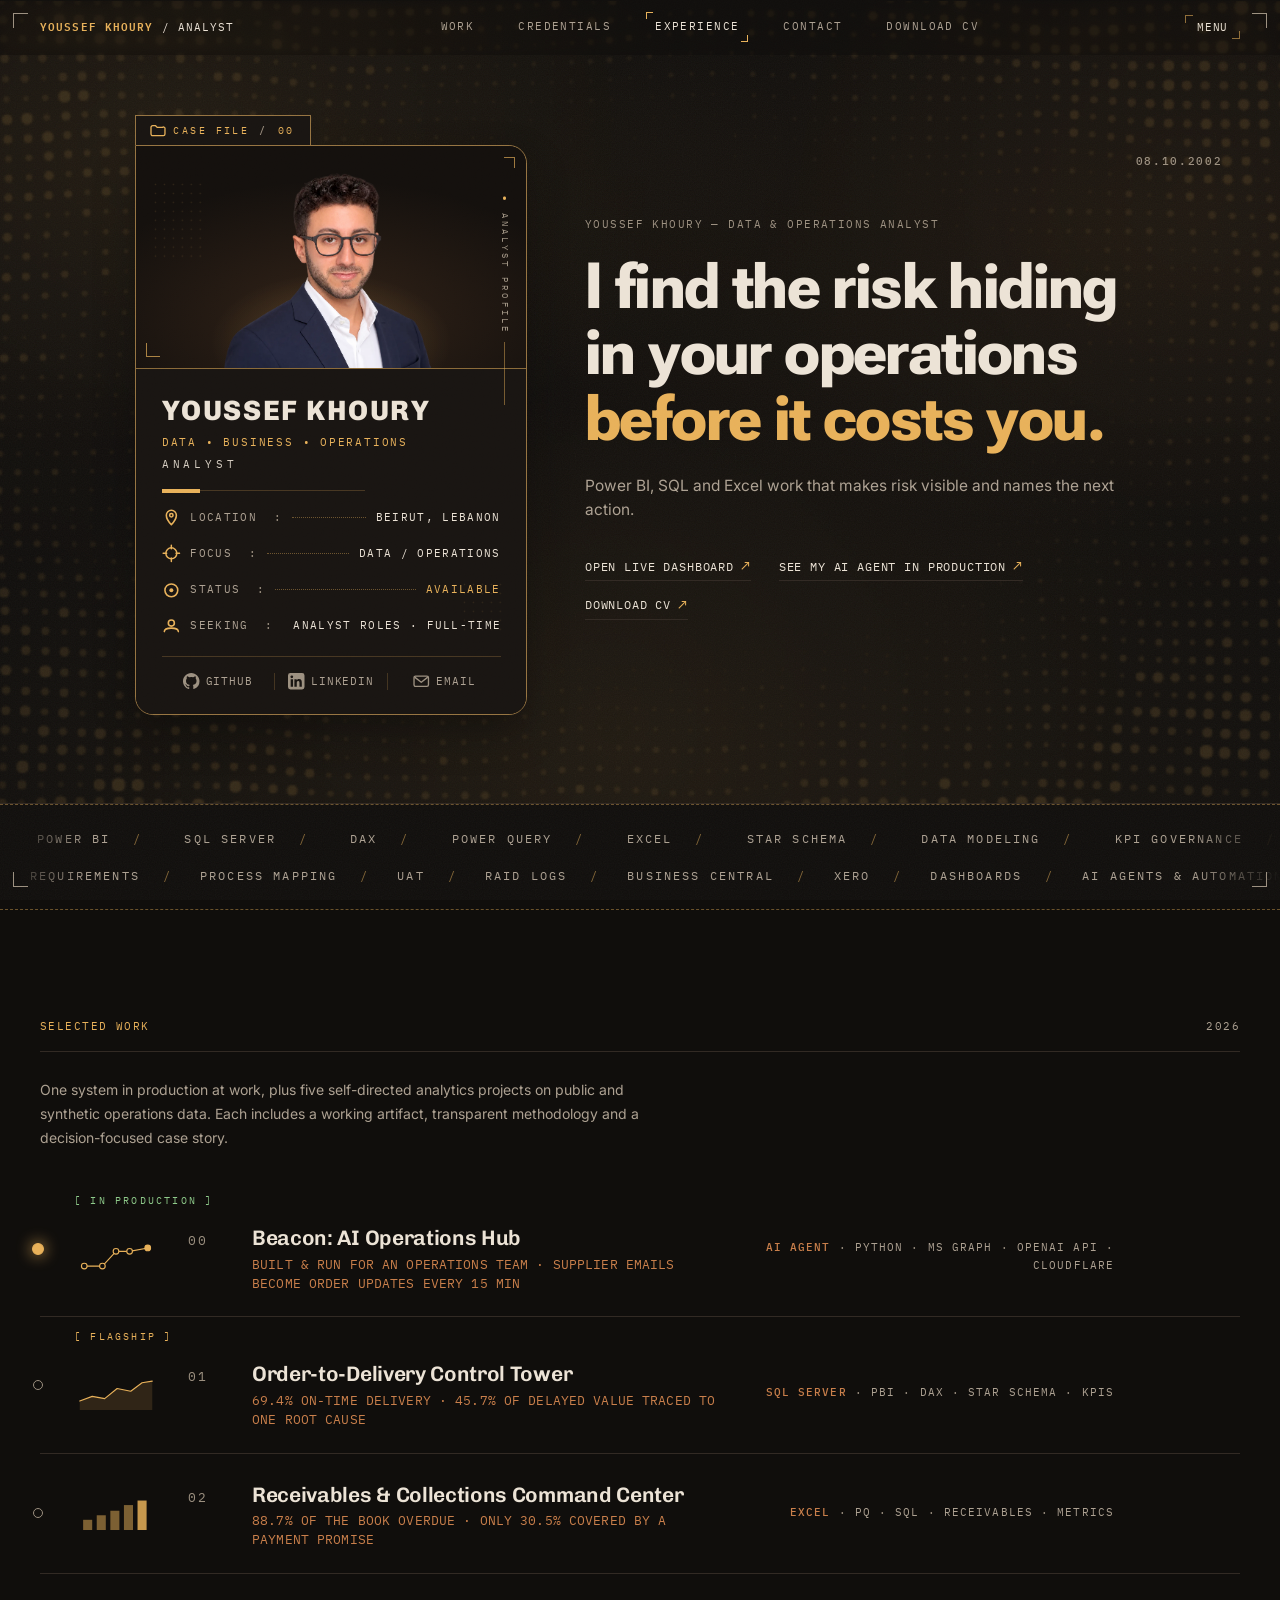
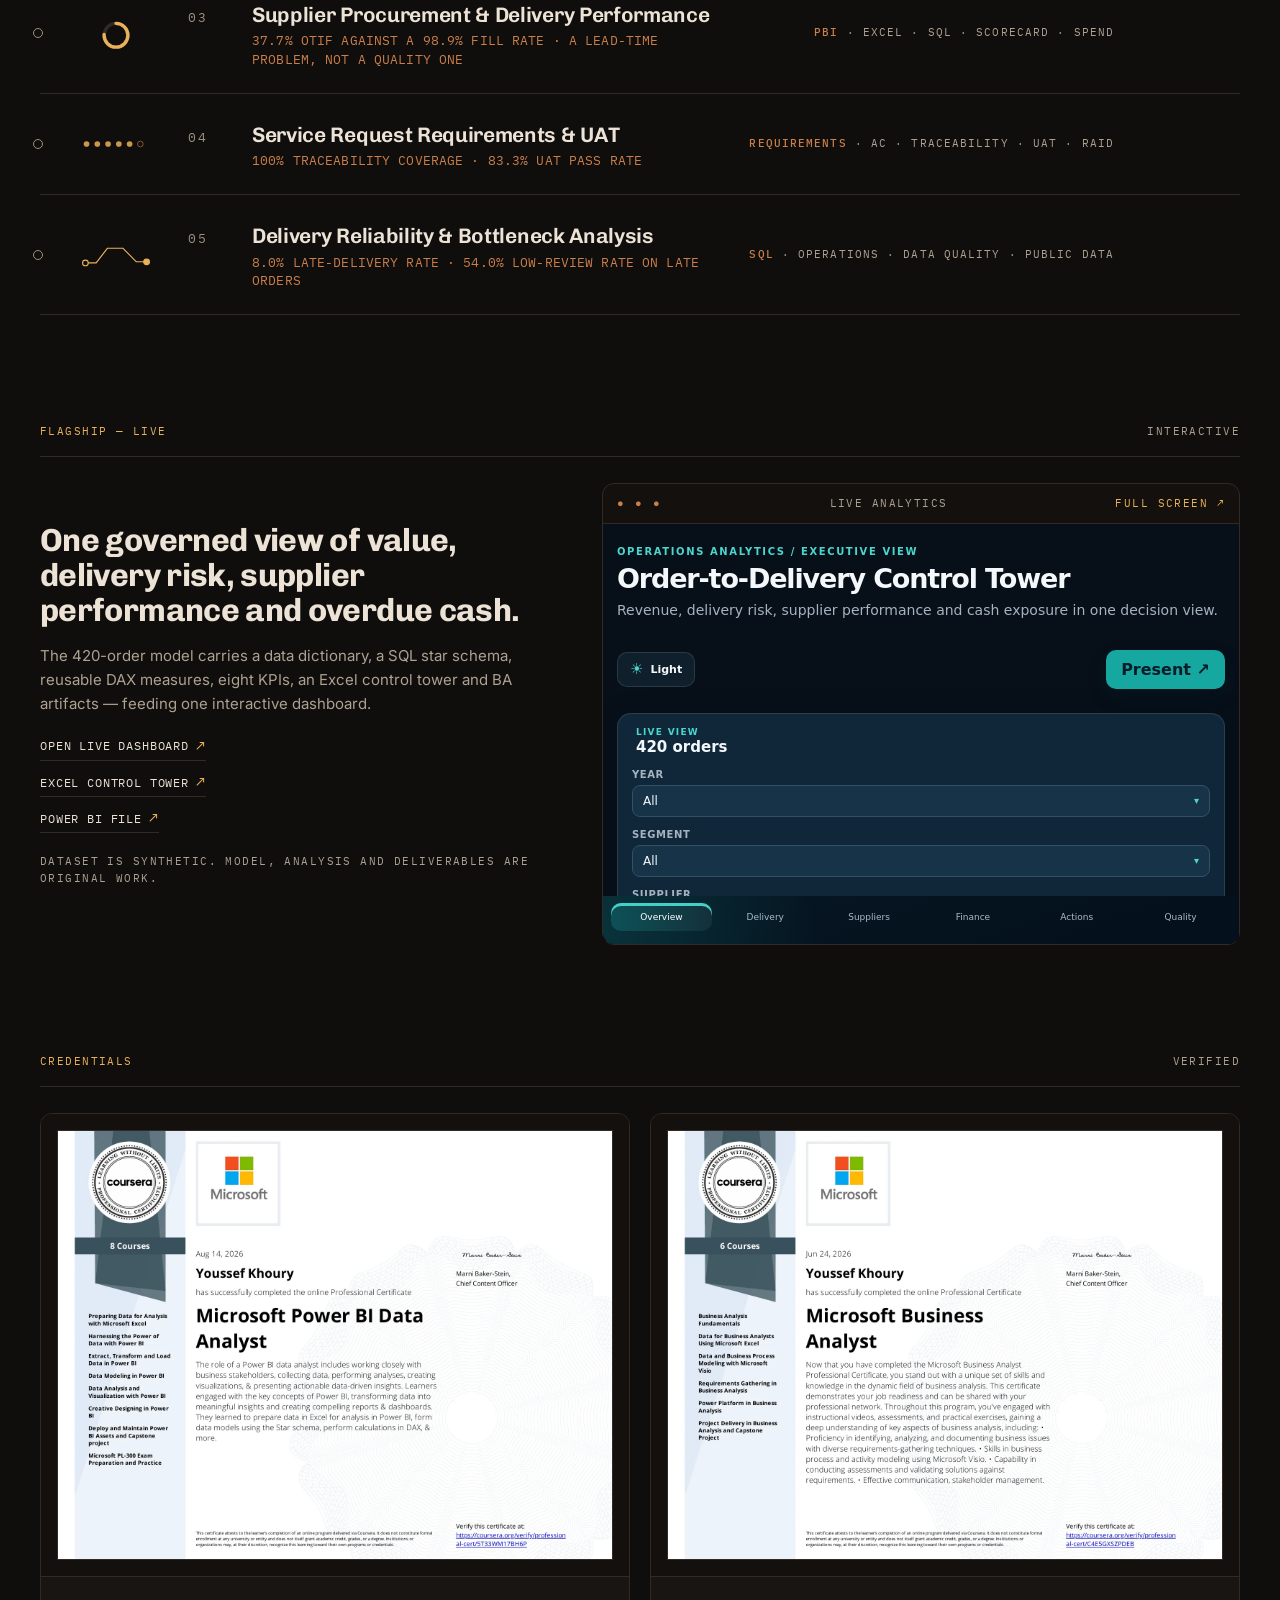
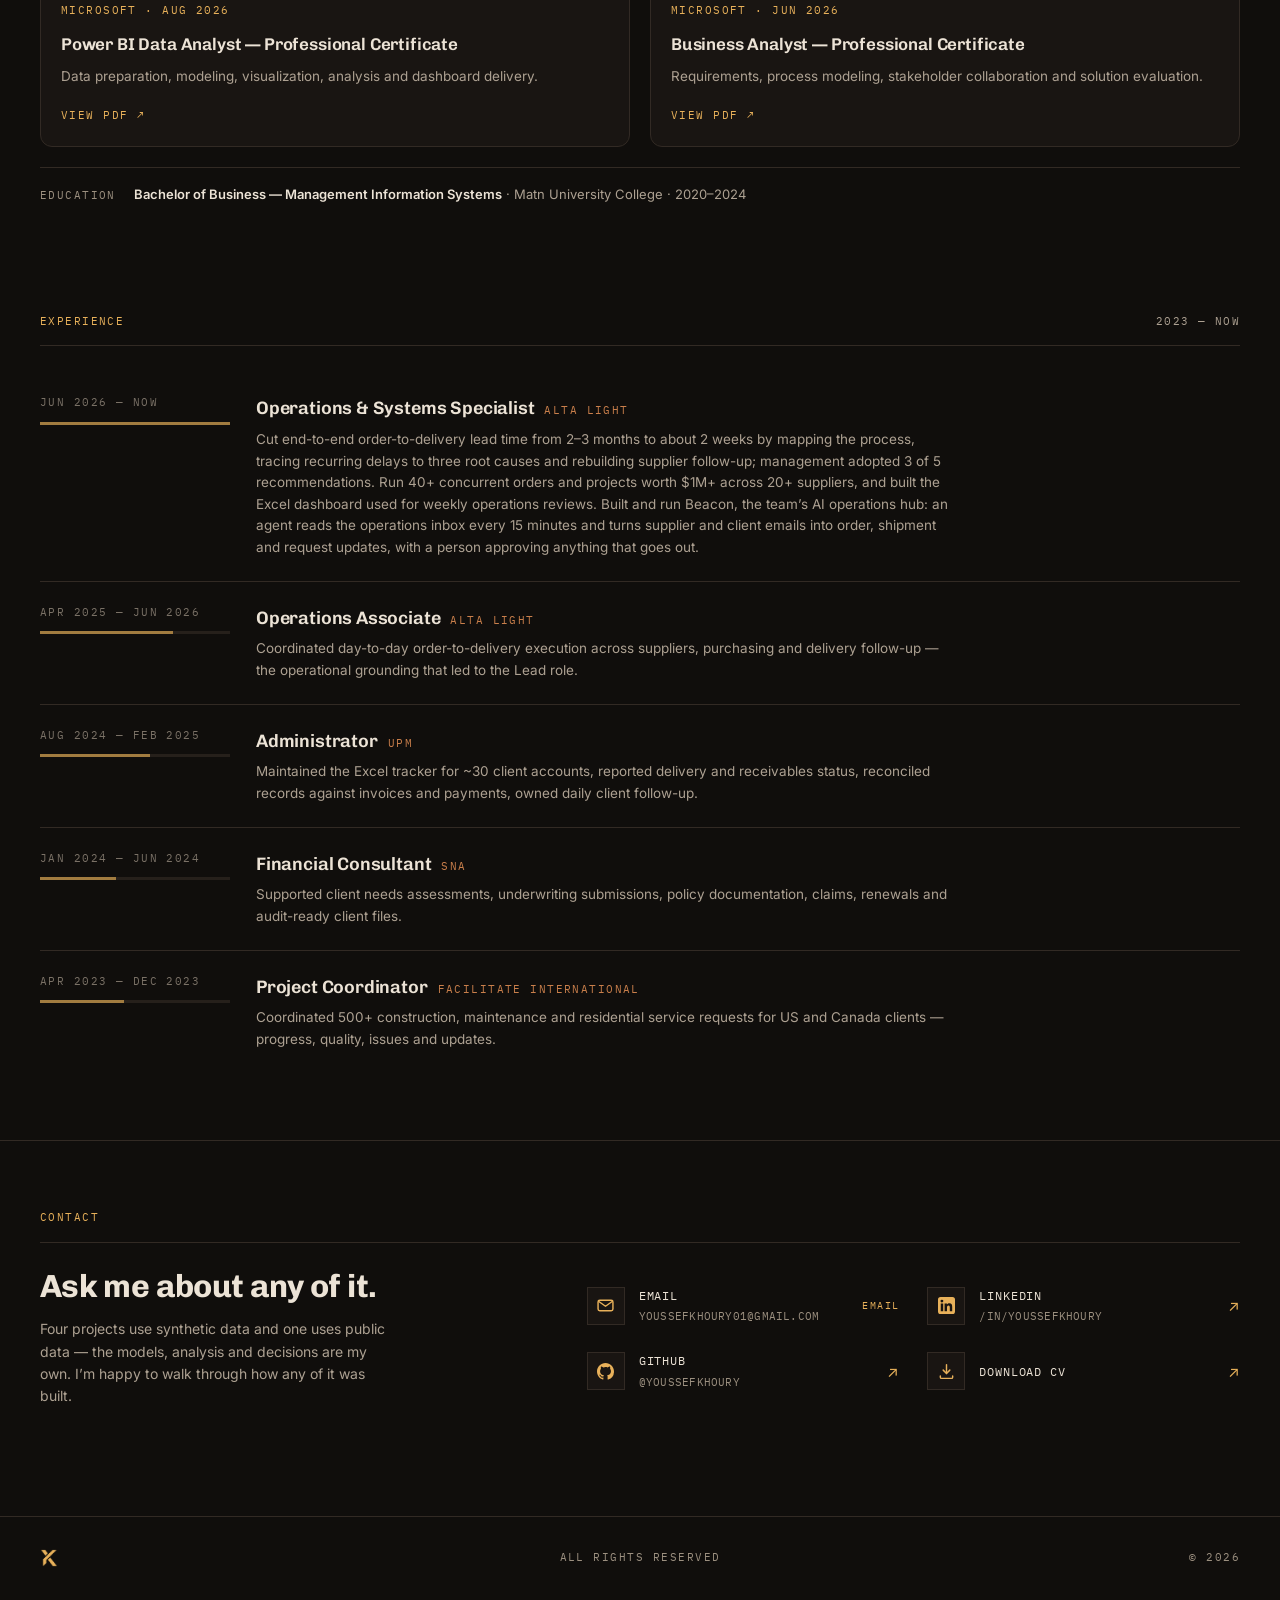
==== index.html @ 2f5b751f "Beacon: delivery sheets, stock, new guardrails and tested-on-real-mail result" ====
<!doctype html>
<html lang="en">
  <head>
    <meta charset="UTF-8" />
    <meta name="viewport" content="width=device-width, initial-scale=1.0" />
    <meta name="theme-color" content="#100E0C" />
    <meta name="author" content="Youssef Khoury" />
    <meta name="description" content="Youssef Khoury — Data, Business & Operations Analyst. I find the risk hiding in your operations before it costs you: Power BI, SQL and Excel work that makes risk visible and names the next action." />
    <meta property="og:title" content="Youssef Khoury — Data, Business & Operations Analyst" />
    <meta property="og:description" content="I find the risk hiding in your operations before it costs you — Power BI, SQL and Excel work that makes risk visible and names the next action." />
    <meta property="og:type" content="website" />
    <meta property="og:url" content="https://youssefkhoury.me/" />
    <meta property="og:image" content="https://youssefkhoury.me/assets/og-v2.png" />
    <meta name="twitter:card" content="summary_large_image" />
    <meta name="twitter:title" content="Youssef Khoury — Data, Business & Operations Analyst" />
    <meta name="twitter:description" content="I find the risk hiding in your operations before it costs you — Power BI, SQL and Excel work that makes risk visible." />
    <meta name="twitter:image" content="https://youssefkhoury.me/assets/og-v2.png" />
    <link rel="canonical" href="https://youssefkhoury.me/" />
    <link rel="icon" type="image/png" sizes="32x32" href="assets/favicon-32.png?v=3" />
    <link rel="apple-touch-icon" href="assets/apple-touch-icon.png?v=3" />
    <title>Youssef Khoury</title>
    <link rel="preconnect" href="https://fonts.googleapis.com" />
    <link rel="preconnect" href="https://fonts.gstatic.com" crossorigin />
    <link rel="stylesheet" href="https://fonts.googleapis.com/css2?family=Chivo:wght@400..900&family=IBM+Plex+Mono:wght@400;500;600&family=Inter:wght@400;500&family=Roboto+Flex:wdth,wght@60..150,100..900&display=swap" />
    <link rel="stylesheet" href="styles.css?v=20260924b1" />
    <script src="script.js?v=20260924v6" defer></script>
    <script defer src="https://cloud.umami.is/script.js" data-website-id="98d1a2bc-2c8e-4650-aa3e-07665e87773f"></script>
    <script type="application/ld+json">
      {"@context":"https://schema.org","@type":"Person","name":"Youssef Khoury","jobTitle":"Data, Business and Operations Analyst","email":"mailto:youssefkhoury01@gmail.com","alumniOf":{"@type":"CollegeOrUniversity","name":"Matn University College"},"sameAs":["https://github.com/YoussefKhoury","https://www.linkedin.com/in/youssefkhoury/"]}
    </script>
  </head>
  <body>
    <a class="skip-link" href="#work">Skip to content</a>
    <div class="scroll-progress" aria-hidden="true"></div>
    <div class="grain" aria-hidden="true"></div>
    <span class="frame tl" aria-hidden="true"></span><span class="frame tr" aria-hidden="true"></span>
    <span class="frame bl" aria-hidden="true"></span><span class="frame br" aria-hidden="true"></span>

    <header class="topbar" data-header>
      <div class="shell">
        <a class="id mono" href="#home"><b>Youssef Khoury</b> / Analyst</a>
        <nav class="mono topnav">
          <a href="#work">Work</a><a href="#credentials">Credentials</a><a href="#experience">Experience</a>
          <a href="#contact">Contact</a><a href="downloads/Youssef-Khoury-CV.pdf" download>Download CV</a>
        </nav>
        <button class="index-btn mono" type="button" aria-expanded="false" aria-controls="overlay">
          <span>Menu</span>
        </button>
      </div>
    </header>

    <nav class="secnav mono" aria-label="Jump to section" aria-hidden="true">
      <a href="#work">Work</a>
      <a href="#flagship">Flagship</a>
      <a href="#credentials">Credentials</a>
      <a href="#experience">Experience</a>
      <a href="#contact">Contact</a>
    </nav>

    <div class="overlay" id="overlay" role="dialog" aria-modal="true" aria-label="Site menu" aria-hidden="true">
      <div class="ov-inner">
        <nav class="ov-nav">
          <a href="#home"><i class="mono">00</i><span>Home</span></a>
          <a href="#work"><i class="mono">01</i><span>Selected work</span></a>
          <a href="#flagship"><i class="mono">02</i><span>Flagship</span></a>
          <a href="#credentials"><i class="mono">03</i><span>Credentials</span></a>
          <a href="#experience"><i class="mono">04</i><span>Experience</span></a>
          <a href="#contact"><i class="mono">05</i><span>Contact</span></a>
          <a href="downloads/Youssef-Khoury-CV.pdf" download><i class="mono">06</i><span>Download CV &#8599;</span></a>
        </nav>
        <div class="ov-side mono">
          <div><span>Location</span><b>Beirut, Lebanon</b></div>
          <div><span>Time zone</span><b>Asia/Beirut &#183; GMT+3</b></div>
          <div><span>Local time</span><b data-clock>--:--:--</b></div>
          <div><span>Status</span><b>Open to analyst roles &middot; Full-time</b></div>
          <div class="ov-social">
            <a href="https://github.com/YoussefKhoury" target="_blank" rel="noreferrer"><span class="ar">&#8599;</span>GitHub</a>
            <a href="https://www.linkedin.com/in/youssefkhoury/" target="_blank" rel="noreferrer"><span class="ar">&#8599;</span>LinkedIn</a>
            <a href="mailto:youssefkhoury01@gmail.com" data-copy-email><span class="ar">&#8599;</span>Email</a>
          </div>
          <p class="ov-stamp">V2.0 &#8212; 2026.08</p>
        </div>
      </div>
    </div>

    <main>
        <section class="hero" id="home">
          <canvas id="herofog" aria-hidden="true"></canvas>
          <span class="birthdate" aria-hidden="true">08.10.2002</span>
          <div class="shell hero-grid">
          <aside class="idcard reveal">
            <span class="dsr-frame" aria-hidden="true"></span>
            <span class="dsr-tab mono" aria-hidden="true">
              <svg viewBox="0 0 16 12" width="16" height="12" fill="none" stroke="currentColor" stroke-width="1.3" stroke-linejoin="round">
                <path d="M1 2.6A1.6 1.6 0 0 1 2.6 1h3l1.6 1.7h5.2A1.6 1.6 0 0 1 15 4.3v5.1A1.6 1.6 0 0 1 13.4 11H2.6A1.6 1.6 0 0 1 1 9.4z" />
              </svg>
              <span class="dsr-tab-copy">Case&nbsp;file&nbsp;<b>/</b>&nbsp;00</span>
            </span>
            <span class="dsr-side mono" aria-hidden="true">Analyst Profile</span>
            <div class="casecard">
              <span class="dsr-dots dsr-dots-a" aria-hidden="true"></span>
              <span class="dsr-dots dsr-dots-b" aria-hidden="true"></span>
              <span class="dsr-seam" aria-hidden="true"></span>

              <div class="dsr-photo">
                <img src="assets/youssef-khoury-portrait.webp" width="1240" height="1283"
                  alt="Youssef Khoury" fetchpriority="high" draggable="false" />
              </div>

              <div class="dsr-body">
                <p class="dsr-name">Youssef Khoury</p>
                <p class="dsr-role mono">Data &bull; Business &bull; Operations</p>
                <p class="dsr-role2 mono">Analyst</p>

                <span class="dsr-rule" aria-hidden="true"></span>

                <dl class="dsr-meta mono">
                  <div>
                    <span class="dsr-ic" aria-hidden="true">
                      <svg viewBox="0 0 16 16" fill="none" stroke="currentColor" stroke-width="1.35" stroke-linecap="round" stroke-linejoin="round"><path d="M8 14.2s4.3-4.25 4.3-8A4.3 4.3 0 1 0 3.7 6.2c0 3.75 4.3 8 4.3 8Z"/><circle cx="8" cy="6.2" r="1.45"/></svg>
                    </span>
                    <dt>Location</dt>
                    <span class="dsr-led" aria-hidden="true"></span>
                    <dd>Beirut, Lebanon</dd>
                  </div>
                  <div>
                    <span class="dsr-ic" aria-hidden="true">
                      <svg viewBox="0 0 16 16" fill="none" stroke="currentColor" stroke-width="1.25" stroke-linecap="round"><circle cx="8" cy="8" r="4.7"/><path d="M8 1v3M8 12v3M1 8h3M12 8h3"/></svg>
                    </span>
                    <dt>Focus</dt>
                    <span class="dsr-led" aria-hidden="true"></span>
                    <dd>Data / Operations</dd>
                  </div>
                  <div>
                    <span class="dsr-ic" aria-hidden="true">
                      <svg viewBox="0 0 16 16" fill="none" stroke="currentColor" stroke-width="1.35"><circle cx="8" cy="8" r="5.5"/><circle cx="8" cy="8" r="1.7" fill="currentColor" stroke="none"/></svg>
                    </span>
                    <dt>Status</dt>
                    <span class="dsr-led" aria-hidden="true"></span>
                    <dd class="ok">Available</dd>
                  </div>
                  <div>
                    <span class="dsr-ic" aria-hidden="true">
                      <svg viewBox="0 0 16 16" fill="none" stroke="currentColor" stroke-width="1.35" stroke-linecap="round" stroke-linejoin="round"><path d="M2 12.5c0-1.9 2.7-3 6-3s6 1.1 6 3"/><circle cx="8" cy="5.2" r="2.6"/></svg>
                    </span>
                    <dt>Seeking</dt>
                    <span class="dsr-led" aria-hidden="true"></span>
                    <dd>Analyst roles &middot; Full-time</dd>
                  </div>
                </dl>

                <div class="dsr-links mono">
                  <a href="https://github.com/YoussefKhoury" target="_blank" rel="noreferrer">
                    <svg viewBox="0 0 16 16" width="12" height="12" fill="currentColor" aria-hidden="true"><path d="M8 0C3.58 0 0 3.58 0 8c0 3.54 2.29 6.53 5.47 7.59.4.07.55-.17.55-.38 0-.19-.01-.82-.01-1.49-2.01.37-2.53-.49-2.69-.94-.09-.23-.48-.94-.82-1.13-.28-.15-.68-.53-.01-.54.63-.01 1.08.58 1.23.82.72 1.21 1.87.87 2.33.66.07-.52.28-.87.51-1.07-1.78-.2-3.64-.89-3.64-3.95 0-.87.31-1.59.82-2.15-.08-.2-.36-1.02.08-2.13 0 0 .67-.21 2.2.82a7.6 7.6 0 0 1 4 0c1.53-1.03 2.2-.82 2.2-.82.44 1.11.16 1.93.08 2.13.51.56.82 1.27.82 2.15 0 3.07-1.87 3.75-3.65 3.95.29.25.54.73.54 1.48 0 1.07-.01 1.93-.01 2.2 0 .21.15.46.55.38A8.01 8.01 0 0 0 16 8c0-4.42-3.58-8-8-8z" /></svg>
                    <span>GitHub</span>
                  </a>
                  <a href="https://www.linkedin.com/in/youssefkhoury/" target="_blank" rel="noreferrer">
                    <svg viewBox="0 0 16 16" width="12" height="12" fill="currentColor" aria-hidden="true"><path d="M13.6 0H2.4A2.4 2.4 0 0 0 0 2.4v11.2A2.4 2.4 0 0 0 2.4 16h11.2a2.4 2.4 0 0 0 2.4-2.4V2.4A2.4 2.4 0 0 0 13.6 0zM4.9 13.4H2.6V6h2.3zM3.7 5A1.34 1.34 0 1 1 3.7 2.32 1.34 1.34 0 0 1 3.7 5zm9.7 8.4h-2.3V9.8c0-.86-.02-1.97-1.2-1.97-1.2 0-1.39.94-1.39 1.91v3.66H6.2V6h2.21v1.01h.03c.31-.58 1.06-1.2 2.18-1.2 2.33 0 2.76 1.54 2.76 3.54z" /></svg>
                    <span>LinkedIn</span>
                  </a>
                  <a href="mailto:youssefkhoury01@gmail.com" data-copy-email>
                    <svg viewBox="0 0 16 16" width="12" height="12" fill="none" stroke="currentColor" stroke-width="1.3" stroke-linejoin="round" aria-hidden="true"><rect x="1" y="3" width="14" height="10" rx="1.5" /><path d="M1.6 4 8 9l6.4-5" /></svg>
                    <span>Email</span>
                  </a>
                </div>
              </div>
            </div>
          </aside>
          <div class="hero-copy">
            <span class="hero-avatar reveal">
              <img src="assets/youssef-khoury-portrait.webp" width="1240" height="1283"
                alt="Youssef Khoury" draggable="false" />
            </span>
            <p class="mono eyebrow reveal">Youssef Khoury &#8212; Data &amp; Operations Analyst</p>
            <h1 class="reveal">I find the risk hiding in your operations <em>before it costs you.</em></h1>
            <p class="lead reveal">
              Power BI, SQL and Excel work that makes risk visible and names the next action.
            </p>
            <div class="actions reveal">
              <a href="dashboard/"><span class="ar">&#8599;</span>Open live dashboard</a>
              <a href="beacon/"><span class="ar">&#8599;</span>See my AI agent in production</a>
              <a href="downloads/Youssef-Khoury-CV.pdf" download><span class="ar">&#8599;</span>Download CV</a>
            </div>
            <p class="stackline mono reveal">Power BI · SQL Server · Excel · Power Query · DAX · Business Central · Xero</p>
          </div>
        </div>
      </section>

      <section class="skillstrip" aria-label="Tools and methods I work with">
        <div class="marquee">
          <ul class="mq-track" aria-hidden="true">
            <li>Power BI</li><li>SQL Server</li><li>DAX</li><li>Power Query</li>
            <li>Excel</li><li>Star schema</li><li>Data modeling</li><li>KPI governance</li>
          </ul>
          <ul class="mq-track" aria-hidden="true">
            <li>Power BI</li><li>SQL Server</li><li>DAX</li><li>Power Query</li>
            <li>Excel</li><li>Star schema</li><li>Data modeling</li><li>KPI governance</li>
          </ul>
        </div>
        <div class="marquee rev">
          <ul class="mq-track" aria-hidden="true">
            <li>Requirements</li><li>Process mapping</li><li>UAT</li><li>RAID logs</li>
            <li>Business Central</li><li>Xero</li><li>Dashboards</li><li>AI agents &amp; automation</li>
          </ul>
          <ul class="mq-track" aria-hidden="true">
            <li>Requirements</li><li>Process mapping</li><li>UAT</li><li>RAID logs</li>
            <li>Business Central</li><li>Xero</li><li>Dashboards</li><li>AI agents &amp; automation</li>
          </ul>
        </div>
        <p class="sr-only">Power BI, SQL Server, DAX, Power Query, Excel, star schema and data modeling, KPI governance, requirements, process mapping, UAT, RAID logs, Business Central, Xero, dashboards, and AI agents and automation.</p>
      </section>

      <section class="section" id="work">
        <div class="shell">
          <div class="work-rail" aria-hidden="true"><span></span></div>
          <div class="sec-head mono reveal"><h2 class="sk">Selected work</h2><span>2026</span></div>
          <p class="work-intro reveal">One system in production at work, plus five self-directed analytics projects on public
            and synthetic operations data. Each includes a working artifact, transparent methodology and a decision-focused case story.</p>

          <div class="cases">
          <div class="case-item live reveal">
            <button class="row" type="button" aria-expanded="false" aria-controls="case-00">
              <span class="node" aria-hidden="true"></span>
              <span class="spark route" aria-hidden="true">
                <svg viewBox="0 0 128 60"><polyline points="8,46 40,46 64,20 88,20 120,14"></polyline><circle cx="8" cy="46" r="5"></circle><circle cx="40" cy="46" r="5"></circle><circle cx="64" cy="20" r="5"></circle><circle cx="88" cy="20" r="5"></circle><circle class="destination" cx="120" cy="14" r="5"></circle></svg>
              </span>
              <span class="row-body">
                <span class="idx mono">00</span>
                <h3>Beacon: AI Operations Hub</h3>
                <span class="row-stat mono">Built &amp; run for an operations team &middot; supplier emails become order updates every 15 min</span>
                <span class="tags mono"><b class="t">AI agent</b><span class="t">Python</span><span class="t">MS Graph</span><span class="t">OpenAI API</span><span class="t">Cloudflare</span></span>
              </span>
              <span class="go" aria-hidden="true"><b>Open</b><span class="chev">+</span></span>
            </button>
            <div class="case" id="case-00" role="region" aria-label="Beacon AI operations hub — case detail">
              <div class="case-inner">
                <p class="case-dek">An AI mail agent, a team web app and a 400k+ code price search, running on real operations mail since September 2026.</p>
                <p class="outcome"><span class="mono">Output</span> order status, requests and follow-ups on one board, with a person approving anything that leaves the company.</p>
                <div class="case-tabs mono" role="tablist" aria-label="Beacon — case sections">
                  <button type="button" role="tab" id="c0t1" aria-controls="c0p1" aria-selected="true" class="ct-tab on">Situation</button>
                  <button type="button" role="tab" id="c0t2" aria-controls="c0p2" aria-selected="false" tabindex="-1" class="ct-tab">Built</button>
                  <button type="button" role="tab" id="c0t3" aria-controls="c0p3" aria-selected="false" tabindex="-1" class="ct-tab">Guardrails</button>
                </div>
                <div class="ct-panels">
                  <div class="ct-panel on" role="tabpanel" id="c0p1" aria-labelledby="c0t1">40+ live orders and 20+ suppliers, with status buried in email threads, prices in dozens of spreadsheets and follow-ups in people's heads.</div>
                  <div class="ct-panel" role="tabpanel" id="c0p2" aria-labelledby="c0t2">A Python agent reads the operations inbox every 15 minutes, a language model turns each email into structured updates, and a cloud API applies them to one team hub: requests, projects, a shipments board, stock, delivery sheets, price lookup and draft Xero invoices.</div>
                  <div class="ct-panel" role="tabpanel" id="c0p3" aria-labelledby="c0t3">It can't send email, never guesses prices or dates, and fills exact codes only. A second AI check must agree before an order update is saved, every change can be undone in one click, and anything that could reach a client waits for review.</div>
                </div>
                <p class="case-links mono">
                  <a href="beacon/"><span class="ar">&#8599;</span>Case study + interactive demo</a>
                </p>
              </div>
            </div>
          </div>
          <div class="case-item flagship reveal">
            <button class="row" type="button" aria-expanded="false" aria-controls="case-01">
              <span class="node" aria-hidden="true"></span>
              <span class="spark" aria-hidden="true">
                <svg viewBox="0 0 128 60"><polygon points="0,60 0,44 22,36 44,40 66,22 90,27 110,12 128,9 128,60"></polygon><polyline points="0,44 22,36 44,40 66,22 90,27 110,12 128,9"></polyline></svg>
              </span>
              <span class="row-body">
                <span class="idx mono">01</span>
                <h3>Order-to-Delivery Control Tower</h3>
                <span class="row-stat mono">69.4% on-time delivery &middot; 45.7% of delayed value traced to one root cause</span>
                <span class="tags mono"><b class="t">SQL Server</b><span class="t">PBI</span><span class="t">DAX</span><span class="t">Star schema</span><span class="t">KPIs</span></span>
              </span>
              <span class="go" aria-hidden="true"><b>Open</b><span class="chev">+</span></span>
            </button>
            <div class="case" id="case-01" role="region" aria-label="Order-to-Delivery Control Tower — case detail">
              <div class="case-inner">
                <p class="case-dek">420-order model, data dictionary, star schema, 8 governed KPIs and a live interactive dashboard.</p>
                <p class="outcome"><span class="mono">Output</span> delivery-risk, supplier and overdue-cash exposure in one weekly view — every figure traceable to source.</p>
                <div class="case-tabs mono" role="tablist" aria-label="Order-to-Delivery Control Tower — case sections">
                  <button type="button" role="tab" id="c1t1" aria-controls="c1p1" aria-selected="true" class="ct-tab on">Situation</button>
                  <button type="button" role="tab" id="c1t2" aria-controls="c1p2" aria-selected="false" tabindex="-1" class="ct-tab">Built</button>
                  <button type="button" role="tab" id="c1t3" aria-controls="c1p3" aria-selected="false" tabindex="-1" class="ct-tab">Showed</button>
                </div>
                <div class="ct-panels">
                  <div class="ct-panel on" role="tabpanel" id="c1p1" aria-labelledby="c1t1">420 orders across projects, suppliers, delivery milestones, invoices and payments — with no single view of where delivery or cash was at risk.</div>
                  <div class="ct-panel" role="tabpanel" id="c1p2" aria-labelledby="c1t2">A star schema and data dictionary, 8 governed KPIs, an Excel control tower, a Power BI report, and an interactive web dashboard with a transparent Urgent / High / Watch action queue.</div>
                  <div class="ct-panel" role="tabpanel" id="c1p3" aria-labelledby="c1t3">On-time delivery of 69.4%. Supplier lead time drove 45.7% of delayed order value ($1.24m) — the largest single root cause. $1.29m of receivables were overdue. 25 delayed orders had no recorded blocker, surfaced as a data-quality exception rather than a guess.</div>
                </div>
                <p class="case-links mono">
                  <a href="downloads/Order-to-Delivery-Control-Tower-Case-Study.pdf" target="_blank" rel="noreferrer"><span class="ar">&#8599;</span>Case study PDF</a>
                  <a href="downloads/Order-to-Delivery-Control-Tower.xlsx"><span class="ar">&#8599;</span>Excel workbook</a>
                  <a href="https://youssefkhoury.me/dashboard/" target="_blank" rel="noreferrer"><span class="ar">&#8599;</span>Live dashboard</a>
                </p>
              </div>
            </div>
          </div>

          <div class="case-item reveal">
            <button class="row" type="button" aria-expanded="false" aria-controls="case-02">
              <span class="node" aria-hidden="true"></span>
              <span class="spark bars" aria-hidden="true">
                <svg viewBox="0 0 128 60"><rect x="6" y="42" width="16" height="18"></rect><rect x="30" y="34" width="16" height="26"></rect><rect x="54" y="26" width="16" height="34"></rect><rect x="78" y="16" width="16" height="44"></rect><rect x="102" y="8" width="16" height="52"></rect></svg>
              </span>
              <span class="row-body">
                <span class="idx mono">02</span>
                <h3>Receivables &amp; Collections Command Center</h3>
                <span class="row-stat mono">88.7% of the book overdue &middot; only 30.5% covered by a payment promise</span>
                <span class="tags mono"><b class="t">Excel</b><span class="t">PQ</span><span class="t">SQL</span><span class="t">Receivables</span><span class="t">Metrics</span></span>
              </span>
              <span class="go" aria-hidden="true"><b>Open</b><span class="chev">+</span></span>
            </button>
            <div class="case" id="case-02" role="region" aria-label="Receivables &amp; Collections Command Center — case detail">
              <div class="case-inner">
                <p class="case-dek">360 invoices turned into aging, a DSO proxy, promise coverage and a cash-priority queue.</p>
                <p class="outcome"><span class="mono">Output</span> a ranked list of which invoices to chase first, by expected cash and customer risk.</p>
                <div class="case-tabs mono" role="tablist" aria-label="Receivables &amp; Collections Command Center — case sections">
                  <button type="button" role="tab" id="c2t1" aria-controls="c2p1" aria-selected="true" class="ct-tab on">Situation</button>
                  <button type="button" role="tab" id="c2t2" aria-controls="c2p2" aria-selected="false" tabindex="-1" class="ct-tab">Built</button>
                  <button type="button" role="tab" id="c2t3" aria-controls="c2p3" aria-selected="false" tabindex="-1" class="ct-tab">Showed</button>
                </div>
                <div class="ct-panels">
                  <div class="ct-panel on" role="tabpanel" id="c2p1" aria-labelledby="c2t1">360 invoices across 48 customers, with collections chasing by invoice age rather than by recoverable cash.</div>
                  <div class="ct-panel" role="tabpanel" id="c2p2" aria-labelledby="c2t2">A formula-driven Excel command center — aging, overdue exposure, a DSO proxy, promise coverage and a cash-priority queue — plus a customer risk summary, a governed metric dictionary and reusable SQL.</div>
                  <div class="ct-panel" role="tabpanel" id="c2p3" aria-labelledby="c2t3">88.7% of the $949k receivables book was already overdue, and $322k of that sat in the 90+ day bucket. Against a 55.7-day DSO proxy, open payment promises covered only 30.5% of overdue exposure — most of the cash at risk had no committed date behind it. Disputes, broken promises and aging risk are scored separately so the queue chases expected cash, not invoice age.</div>
                </div>
                <p class="case-links mono">
                  <a href="downloads/Youssef-Khoury-Receivables-Collections-Case-Study.pdf" target="_blank" rel="noreferrer"><span class="ar">&#8599;</span>Case study PDF</a>
                  <a href="downloads/Youssef-Khoury-Receivables-Collections-Command-Center.xlsx"><span class="ar">&#8599;</span>Excel workbook</a>
                </p>
              </div>
            </div>
          </div>

          <div class="case-item reveal">
            <button class="row" type="button" aria-expanded="false" aria-controls="case-03">
              <span class="node" aria-hidden="true"></span>
              <span class="spark gauge" aria-hidden="true">
                <svg viewBox="0 0 128 60"><circle class="track" cx="64" cy="34" r="21"></circle><circle class="val" cx="64" cy="34" r="21" pathLength="100"></circle></svg>
              </span>
              <span class="row-body">
                <span class="idx mono">03</span>
                <h3>Supplier Procurement &amp; Delivery Performance</h3>
                <span class="row-stat mono">37.7% OTIF against a 98.9% fill rate &middot; a lead-time problem, not a quality one</span>
                <span class="tags mono"><b class="t">PBI</b><span class="t">Excel</span><span class="t">SQL</span><span class="t">Scorecard</span><span class="t">Spend</span></span>
              </span>
              <span class="go" aria-hidden="true"><b>Open</b><span class="chev">+</span></span>
            </button>
            <div class="case" id="case-03" role="region" aria-label="Supplier Procurement &amp; Delivery Performance — case detail">
              <div class="case-inner">
                <p class="case-dek">300 purchase orders scored for spend, OTIF, fill rate, price variance, defects and supplier risk.</p>
                <p class="outcome"><span class="mono">Output</span> every supplier sorted into a risk tier, with the drivers behind each score.</p>
                <div class="case-tabs mono" role="tablist" aria-label="Supplier Procurement &amp; Delivery Performance — case sections">
                  <button type="button" role="tab" id="c3t1" aria-controls="c3p1" aria-selected="true" class="ct-tab on">Situation</button>
                  <button type="button" role="tab" id="c3t2" aria-controls="c3p2" aria-selected="false" tabindex="-1" class="ct-tab">Built</button>
                  <button type="button" role="tab" id="c3t3" aria-controls="c3p3" aria-selected="false" tabindex="-1" class="ct-tab">Showed</button>
                </div>
                <div class="ct-panels">
                  <div class="ct-panel on" role="tabpanel" id="c3p1" aria-labelledby="c3t1">300 purchase orders across 20 suppliers, with supplier reviews argued from anecdotes rather than evidence.</div>
                  <div class="ct-panel" role="tabpanel" id="c3p2" aria-labelledby="c3t2">A scorecard rating spend, OTIF, fill rate, delay, price variance and defects. Price, delivery and quality stay separate before combining into a transparent risk score. Plus a category-spend view and reusable SQL.</div>
                  <div class="ct-panel" role="tabpanel" id="c3p3" aria-labelledby="c3t3">OTIF ran at 37.7% while fill rate held at 98.9% and defects at 0.64% — suppliers were shipping the right goods, an average of 4.0 days late. Four suppliers carrying $1.94m of the $9.61m spend scored 0% OTIF. Naming that as a lead-time problem, not a quality one, points corrective action at schedules instead of blanket pressure.</div>
                </div>
                <p class="case-links mono">
                  <a href="downloads/Youssef-Khoury-Supplier-Procurement-Case-Study.pdf" target="_blank" rel="noreferrer"><span class="ar">&#8599;</span>Case study PDF</a>
                  <a href="downloads/Youssef-Khoury-Supplier-Procurement-Performance.xlsx"><span class="ar">&#8599;</span>Excel workbook</a>
                </p>
              </div>
            </div>
          </div>

          <div class="case-item reveal">
            <button class="row" type="button" aria-expanded="false" aria-controls="case-04">
              <span class="node" aria-hidden="true"></span>
              <span class="spark dots" aria-hidden="true">
                <svg viewBox="0 0 128 60"><circle cx="12" cy="30" r="5"></circle><circle cx="31" cy="30" r="5"></circle><circle cx="50" cy="30" r="5"></circle><circle cx="69" cy="30" r="5"></circle><circle cx="88" cy="30" r="5"></circle><circle class="hollow" cx="107" cy="30" r="5"></circle></svg>
              </span>
              <span class="row-body">
                <span class="idx mono">04</span>
                <h3>Service Request Requirements &amp; UAT</h3>
                <span class="row-stat mono">100% traceability coverage &middot; 83.3% UAT pass rate</span>
                <span class="tags mono"><b class="t">Requirements</b><span class="t">AC</span><span class="t">Traceability</span><span class="t">UAT</span><span class="t">RAID</span></span>
              </span>
              <span class="go" aria-hidden="true"><b>Open</b><span class="chev">+</span></span>
            </button>
            <div class="case" id="case-04" role="region" aria-label="Service Request Requirements &amp; UAT — case detail">
              <div class="case-inner">
                <p class="case-dek">24 requirements with acceptance criteria, traceability, 30 UAT cases and readiness reporting.</p>
                <p class="outcome"><span class="mono">Output</span> every requirement traced to a test, and a go-live call that keeps failures and open items visible.</p>
                <div class="case-tabs mono" role="tablist" aria-label="Service Request Requirements &amp; UAT — case sections">
                  <button type="button" role="tab" id="c4t1" aria-controls="c4p1" aria-selected="true" class="ct-tab on">Situation</button>
                  <button type="button" role="tab" id="c4t2" aria-controls="c4p2" aria-selected="false" tabindex="-1" class="ct-tab">Built</button>
                  <button type="button" role="tab" id="c4t3" aria-controls="c4p3" aria-selected="false" tabindex="-1" class="ct-tab">Showed</button>
                </div>
                <div class="ct-panels">
                  <div class="ct-panel on" role="tabpanel" id="c4p1" aria-labelledby="c4t1">Service requests arriving with inconsistent fields, unclear ownership and unreliable SLA handling.</div>
                  <div class="ct-panel" role="tabpanel" id="c4p2" aria-labelledby="c4t2">24 requirements with testable acceptance criteria, a requirements traceability matrix, 30 UAT cases with pass / fail / blocked evidence, a RAID log and a go-live readiness summary — all linked in one Excel workbook.</div>
                  <div class="ct-panel" role="tabpanel" id="c4p3" aria-labelledby="c4t3">120 service requests analysed into 24 requirements, 20 of them approved at the readiness review. Traceability coverage reached 100% — every requirement tied to a test case — with an 83.3% UAT pass rate (25 pass, 3 fail, 2 blocked) and 8 open high-priority items carried into the go-live decision rather than quietly closed.</div>
                </div>
                <p class="case-links mono">
                  <a href="downloads/Youssef-Khoury-Service-Request-UAT-Case-Study.pdf" target="_blank" rel="noreferrer"><span class="ar">&#8599;</span>Case study PDF</a>
                  <a href="downloads/Youssef-Khoury-Service-Request-Requirements-UAT.xlsx"><span class="ar">&#8599;</span>Excel workbook</a>
                </p>
              </div>
            </div>
          </div>

          <div class="case-item reveal">
            <button class="row" type="button" aria-expanded="false" aria-controls="case-05">
              <span class="node" aria-hidden="true"></span>
              <span class="spark route" aria-hidden="true">
                <svg viewBox="0 0 128 60"><polyline points="10,44 29,44 49,18 76,18 100,42 118,42"></polyline><circle class="origin" cx="10" cy="44" r="5"></circle><circle class="destination" cx="118" cy="42" r="5"></circle></svg>
              </span>
              <span class="row-body">
                <span class="idx mono">05</span>
                <h3>Delivery Reliability &amp; Bottleneck Analysis</h3>
                <span class="row-stat mono">8.0% late-delivery rate &middot; 54.0% low-review rate on late orders</span>
                <span class="tags mono"><b class="t">SQL</b><span class="t">Operations</span><span class="t">Data quality</span><span class="t">Public data</span></span>
              </span>
              <span class="go" aria-hidden="true"><b>Open</b><span class="chev">+</span></span>
            </button>
            <div class="case" id="case-05" role="region" aria-label="Delivery Reliability and Bottleneck Analysis case detail">
              <div class="case-inner">
                <p class="case-dek">94,480 marketplace orders analyzed across seller handoff, route, region, product category and customer-review outcomes.</p>
                <p class="outcome"><span class="mono">Output</span> an interactive dashboard that separates early-warning signals from unresolved causes and turns the evidence into three operational actions.</p>
                <div class="case-tabs mono" role="tablist" aria-label="Delivery Reliability and Bottleneck Analysis case sections">
                  <button type="button" role="tab" id="c5t1" aria-controls="c5p1" aria-selected="true" class="ct-tab on">Situation</button>
                  <button type="button" role="tab" id="c5t2" aria-controls="c5p2" aria-selected="false" tabindex="-1" class="ct-tab">Built</button>
                  <button type="button" role="tab" id="c5t3" aria-controls="c5p3" aria-selected="false" tabindex="-1" class="ct-tab">Showed</button>
                </div>
                <div class="ct-panels">
                  <div class="ct-panel on" role="tabpanel" id="c5p1" aria-labelledby="c5t1">108,449 public e-commerce item records with delivery outcomes, but no decision-ready view of which sellers, routes, regions or categories concentrated late-order risk.</div>
                  <div class="ct-panel" role="tabpanel" id="c5p2" aria-labelledby="c5t2">An order-level analytical model that prevents multi-item double counting, isolates single-seller orders for fair attribution, ranks excess late-order volume against the network baseline and preserves explicit data-quality checks.</div>
                  <div class="ct-panel" role="tabpanel" id="c5p3" aria-labelledby="c5t3">7,543 orders arrived late. Handoff after seven days flagged a 22.8% late rate versus 5.0% within two days, but did not explain the monthly spikes; March 2018 reached 21.1% late with a 2.4-day median handoff. Low reviews reached 54.0% for late orders versus 9.1% on time.</div>
                </div>
                <p class="case-links mono">
                  <a href="delivery-reliability/" target="_blank" rel="noreferrer"><span class="ar">&#8599;</span>Interactive dashboard</a>
                  <a href="https://github.com/YoussefKhoury/Youssef-Khoury-Portfolio/tree/main/projects/05-delivery-reliability-bottleneck-analysis" target="_blank" rel="noreferrer"><span class="ar">&#8599;</span>Method and data</a>
                  <a href="https://www.kaggle.com/datasets/olistbr/brazilian-ecommerce" target="_blank" rel="noreferrer"><span class="ar">&#8599;</span>Public dataset</a>
                </p>
              </div>
            </div>
          </div>
          </div>
        </div>
      </section>

      <div class="dossier open" id="dossier">
        <h2 class="dossier-label mono">Dossier index</h2>
        <div class="dossier-body" id="dossier-body">

      <section class="section flagship collapsible" id="flagship">
        <div class="shell">
          <div class="sec-head mono reveal"><span data-file="01">Flagship — live</span><span>Interactive</span></div>
          <ul class="sec-metrics mono" aria-hidden="true">
            <li style="--i:0"><span>420 orders</span></li>
            <li style="--i:1"><span>$9.33M value</span></li>
            <li style="--i:2"><span>69.4% on time</span></li>
            <li style="--i:3"><span>8 KPIs</span></li>
          </ul>
          <div class="sec-body" data-log="flagship.live">
          <div class="flag-grid">
            <div class="flag-copy reveal">
              <h2>One governed view of value, delivery risk, supplier performance and overdue cash.</h2>
              <p>The 420-order model carries a data dictionary, a SQL star schema, reusable DAX
                measures, eight KPIs, an Excel control tower and BA artifacts — feeding one
                interactive dashboard.</p>
              <div class="actions">
                <a href="dashboard/" target="_blank" rel="noreferrer"><span class="ar">&#8599;</span>Open live dashboard</a>
                <a href="downloads/Order-to-Delivery-Control-Tower.xlsx" download><span class="ar">&#8599;</span>Excel control tower</a>
                <a href="downloads/Order-to-Delivery-Control-Tower.pbix" download><span class="ar">&#8599;</span>Power BI file</a>
              </div>
              <p class="fineprint mono">Dataset is synthetic. Model, analysis and deliverables are original work.</p>
            </div>
            <div class="dashboard-window reveal is-gated">
              <div class="window-bar mono"><span>&#9679; &#9679; &#9679;</span><span>LIVE ANALYTICS</span><a href="dashboard/" target="_blank" rel="noreferrer">Full screen &#8599;</a></div>
              <div class="dash-stage">
                <div class="dash-skeleton" aria-hidden="true">
                  <div class="sk-kpis"><span></span><span></span><span></span><span></span></div>
                  <div class="sk-chart"></div>
                  <div class="sk-split"><span></span><span></span></div>
                </div>
                <iframe data-src="dashboard/?theme=dark&v=7" title="Interactive Order-to-Delivery Control Tower dashboard" loading="lazy" referrerpolicy="strict-origin-when-cross-origin" allowfullscreen></iframe>
              </div>
            </div>
          </div>
          </div>
        </div>
      </section>

      <section class="section collapsible" id="credentials">
        <div class="shell">
          <div class="sec-head mono reveal"><h2 class="sk" data-file="02">Credentials</h2><span>Verified</span></div>
          <ul class="sec-metrics mono" aria-hidden="true">
            <li style="--i:0"><span>MIS</span></li>
            <li style="--i:1"><span>SQL</span></li>
            <li style="--i:2"><span>Power BI</span></li>
            <li style="--i:3"><span>Power Query</span></li>
          </ul>
          <div class="sec-body" data-log="credentials.verified">
          <div class="cred-grid">
            <a class="cert reveal" href="downloads/Youssef-Khoury-Microsoft-Power-BI-Data-Analyst-Certificate.pdf" target="_blank" rel="noreferrer">
              <div class="cert-img"><img src="assets/certificate-power-bi.webp" width="1540" height="1190" alt="Microsoft Power BI Data Analyst Professional Certificate" loading="lazy" decoding="async" /></div>
              <div class="cert-copy">
                <span class="mono">Microsoft · Aug 2026</span>
                <h3>Power BI Data Analyst — Professional Certificate</h3>
                <p>Data preparation, modeling, visualization, analysis and dashboard delivery.</p>
                <span class="go mono">View PDF &#8599;</span>
              </div>
            </a>
            <a class="cert reveal" href="downloads/Youssef-Khoury-Microsoft-Business-Analyst-Certificate.pdf" target="_blank" rel="noreferrer">
              <div class="cert-img"><img src="assets/certificate-business-analysis.webp" width="1540" height="1190" alt="Microsoft Business Analyst Professional Certificate" loading="lazy" decoding="async" /></div>
              <div class="cert-copy">
                <span class="mono">Microsoft · Jun 2026</span>
                <h3>Business Analyst — Professional Certificate</h3>
                <p>Requirements, process modeling, stakeholder collaboration and solution evaluation.</p>
                <span class="go mono">View PDF &#8599;</span>
              </div>
            </a>
          </div>
          <div class="edu mono reveal"><span>Education</span><p><b>Bachelor of Business — Management Information Systems</b> · Matn University College · 2020&ndash;2024</p></div>
          </div>
        </div>
      </section>

      <section class="section collapsible" id="experience">
        <div class="shell">
          <div class="sec-head mono reveal"><h2 class="sk" data-file="03">Experience</h2><span>2023 &mdash; Now</span></div>

          <div class="sec-body" data-log="experience.log">
          <div class="xrow reveal">
            <div class="xr-when"><time class="mono">Jun 2026 — Now</time><span class="bar" style="--fill:100%"></span></div>
            <div class="xr-body">
              <h3>Operations &amp; Systems Specialist <span class="co mono">Alta Light</span></h3>
              <p>Cut end-to-end order-to-delivery lead time from 2&ndash;3 months to about 2 weeks by mapping
                the process, tracing recurring delays to three root causes and rebuilding supplier
                follow-up; management adopted 3 of 5 recommendations. Run 40+ concurrent orders and
                projects worth $1M+ across 20+ suppliers, and built the Excel dashboard used for weekly
                operations reviews. Built and run <a href="beacon/">Beacon</a>, the team&rsquo;s AI operations
                hub: an agent reads the operations inbox every 15 minutes and turns supplier and client emails
                into order, shipment and request updates, with a person approving anything that goes out.</p>
            </div>
          </div>

          <div class="xrow reveal">
            <div class="xr-when"><time class="mono">Apr 2025 — Jun 2026</time><span class="bar" style="--fill:70%"></span></div>
            <div class="xr-body">
              <h3>Operations Associate <span class="co mono">Alta Light</span></h3>
              <p>Coordinated day-to-day order-to-delivery execution across suppliers, purchasing and
                delivery follow-up — the operational grounding that led to the Lead role.</p>
            </div>
          </div>

          <div class="xrow reveal">
            <div class="xr-when"><time class="mono">Aug 2024 — Feb 2025</time><span class="bar" style="--fill:58%"></span></div>
            <div class="xr-body">
              <h3>Administrator <span class="co mono">UPM</span></h3>
              <p>Maintained the Excel tracker for ~30 client accounts, reported delivery and receivables
                status, reconciled records against invoices and payments, owned daily client follow-up.</p>
            </div>
          </div>

          <div class="xrow reveal">
            <div class="xr-when"><time class="mono">Jan 2024 — Jun 2024</time><span class="bar" style="--fill:40%"></span></div>
            <div class="xr-body">
              <h3>Financial Consultant <span class="co mono">SNA</span></h3>
              <p>Supported client needs assessments, underwriting submissions, policy documentation,
                claims, renewals and audit-ready client files.</p>
            </div>
          </div>

          <div class="xrow reveal">
            <div class="xr-when"><time class="mono">Apr 2023 — Dec 2023</time><span class="bar" style="--fill:44%"></span></div>
            <div class="xr-body">
              <h3>Project Coordinator <span class="co mono">Facilitate International</span></h3>
              <p>Coordinated 500+ construction, maintenance and residential service requests for US and
                Canada clients — progress, quality, issues and updates.</p>
            </div>
          </div>
          </div>
        </div>
      </section>

        </div>
        <button class="drawer-front mono" type="button" aria-controls="dossier-body" disabled>
          <span>Case file&nbsp;<b>/</b>&nbsp;03 files</span>
          <span class="df-shut"><span class="ar">&#8593;</span>File all back</span>
        </button>
      </div>

      <div class="section-divider" aria-hidden="true"></div>

      <section class="section contact" id="contact">
        <div class="shell reveal">
          <div class="sec-head mono reveal"><span>Contact</span></div>
          <div class="contact-clean">
            <div class="contact-head">
              <h2 class="type-heading"><span class="type-out">Ask me about any of it.</span><span class="type-cursor" aria-hidden="true"></span></h2>
              <p class="contact-sub">Four projects use synthetic data and one uses public data &#8212; the models, analysis and decisions are my own. I&rsquo;m happy to walk through how any of it was built.</p>
            </div>

            <div class="channels contact-reveal">
              <a class="ch" href="mailto:youssefkhoury01@gmail.com" data-copy-email aria-label="Email Youssef">
                <span class="ch-ic" aria-hidden="true">
                  <svg viewBox="0 0 16 16" fill="none" stroke="currentColor" stroke-width="1.35" stroke-linecap="round" stroke-linejoin="round">
                    <rect x="1" y="3" width="14" height="10" rx="1.6" />
                    <path d="m1.7 4.2 6.3 4.5 6.3-4.5" />
                  </svg>
                </span>
                <span class="ch-body">
                  <span class="ch-k mono">Email</span>
                  <span class="ch-v mono">youssefkhoury01@gmail.com</span>
                </span>
                <span class="ch-go mono" aria-hidden="true">Email</span>
              </a>

              <a class="ch" href="https://www.linkedin.com/in/youssefkhoury/" target="_blank" rel="noreferrer" aria-label="LinkedIn profile">
                <span class="ch-ic" aria-hidden="true">
                  <svg viewBox="0 0 16 16" fill="currentColor">
                    <path d="M13.6 0H2.4A2.4 2.4 0 0 0 0 2.4v11.2A2.4 2.4 0 0 0 2.4 16h11.2a2.4 2.4 0 0 0 2.4-2.4V2.4A2.4 2.4 0 0 0 13.6 0zM4.9 13.4H2.6V6.2h2.3v7.2zM3.7 5.2a1.34 1.34 0 1 1 0-2.68 1.34 1.34 0 0 1 0 2.68zm9.7 8.2h-2.3V9.9c0-.87-.02-2-1.22-2-1.22 0-1.4.95-1.4 1.93v3.57H6.2V6.2h2.2v.98h.03c.31-.58 1.06-1.2 2.18-1.2 2.33 0 2.76 1.53 2.76 3.53v3.89z" />
                  </svg>
                </span>
                <span class="ch-body">
                  <span class="ch-k mono">LinkedIn</span>
                  <span class="ch-v mono">/in/youssefkhoury</span>
                </span>
                <span class="ch-go" aria-hidden="true">&#8599;</span>
              </a>

              <a class="ch" href="https://github.com/YoussefKhoury" target="_blank" rel="noreferrer" aria-label="GitHub profile">
                <span class="ch-ic" aria-hidden="true">
                  <svg viewBox="0 0 16 16" fill="currentColor">
                    <path d="M8 0C3.58 0 0 3.58 0 8c0 3.54 2.29 6.53 5.47 7.59.4.07.55-.17.55-.38 0-.19-.01-.82-.01-1.49-2.01.37-2.53-.49-2.69-.94-.09-.23-.48-.94-.82-1.13-.28-.15-.68-.52-.01-.53.63-.01 1.08.58 1.23.82.72 1.21 1.87.87 2.33.66.07-.52.28-.87.51-1.07-1.78-.2-3.64-.89-3.64-3.95 0-.87.31-1.59.82-2.15-.08-.2-.36-1.02.08-2.12 0 0 .67-.21 2.2.82a7.42 7.42 0 0 1 2-.27c.68 0 1.36.09 2 .27 1.53-1.04 2.2-.82 2.2-.82.44 1.1.16 1.92.08 2.12.51.56.82 1.27.82 2.15 0 3.07-1.87 3.75-3.65 3.95.29.25.54.73.54 1.48 0 1.07-.01 1.93-.01 2.2 0 .21.15.46.55.38A8.01 8.01 0 0 0 16 8c0-4.42-3.58-8-8-8z" />
                  </svg>
                </span>
                <span class="ch-body">
                  <span class="ch-k mono">GitHub</span>
                  <span class="ch-v mono">@YoussefKhoury</span>
                </span>
                <span class="ch-go" aria-hidden="true">&#8599;</span>
              </a>

              <a class="ch" href="downloads/Youssef-Khoury-CV.pdf" download aria-label="Download CV">
                <span class="ch-ic" aria-hidden="true">
                  <svg viewBox="0 0 16 16" fill="none" stroke="currentColor" stroke-width="1.35" stroke-linecap="round" stroke-linejoin="round">
                    <path d="M8 1.6v8.2" />
                    <path d="M4.9 6.7 8 9.8l3.1-3.1" />
                    <path d="M2.2 12.2v1.1a1.2 1.2 0 0 0 1.2 1.2h9.2a1.2 1.2 0 0 0 1.2-1.2v-1.1" />
                  </svg>
                </span>
                <span class="ch-body">
                  <span class="ch-k mono">Download CV</span>
                </span>
                <span class="ch-go" aria-hidden="true">&#8599;</span>
              </a>
            </div>
          </div>
        </div>
      </section>
    </main>

    <footer>
      <div class="shell foot-inner">
        <span class="fmark" aria-hidden="true"></span>
        <span class="foot-rights mono">All rights reserved</span>
        <span class="foot-year mono">&copy; 2026</span>
      </div>
      <button class="to-top mono" type="button" aria-label="Back to top">
        <span aria-hidden="true">&#8593;</span><span class="tt-label">Top</span>
      </button>
    </footer>

    <div class="toast mono" role="status" aria-live="polite">Email copied</div>
  </body>
</html>
---- styles.css ----
/* ============================================================
   Youssef Khoury — Analyst portfolio v2
   Single dark theme: warm charcoal + amber, terminal chrome
   ============================================================ */

:root {
  --bg: #100E0C;
  --surface: #191512;
  --surface-2: #14100D;
  --line: #322A24;
  --ink: #ECE3D6;
  --muted: #ADA192;
  --faint: #9C9080;
  --accent: #E8B15A;
  --accent-2: #C97F4B;

  --mono: "IBM Plex Mono", ui-monospace, SFMono-Regular, Menlo, monospace;
  --display: "Chivo", "Inter", system-ui, sans-serif;
  --body: "Inter", system-ui, -apple-system, "Segoe UI", sans-serif;

  --shell: min(100% - 48px, 1200px);
  --ease: cubic-bezier(.22, .61, .36, 1);
}

* { box-sizing: border-box; }

/* no scrollbar-gutter: on overlay-scrollbar browsers (Chrome/Brave/Edge on
   Win11, all of macOS) "stable both-edges" reserves phantom gutters on BOTH
   sides that never get painted — that was the black strip clipping the hero
   fog at the far left/right. Overlay scrollbars don't shift layout, so the
   gutter bought nothing. */
html { scroll-behavior: smooth; overflow-x: clip; }

/* desktop scrollbar — Chromium browsers such as Brave */
@media (min-width: 900px) {
  html { scrollbar-color: var(--accent) var(--surface-2); scrollbar-width: thin; }
  html::-webkit-scrollbar { width: 12px; }
  html::-webkit-scrollbar-track { background: var(--surface-2); border-left: 1px solid var(--line); }
  html::-webkit-scrollbar-thumb {
    background: var(--accent); border: 3px solid var(--surface-2);
    border-radius: 999px;
  }
  html::-webkit-scrollbar-thumb:hover { background: #F4C56D; }
}

body {
  margin: 0;
  max-width: 100%;
  background: var(--bg);
  color: var(--ink);
  font-family: var(--body);
  font-size: 15px;
  line-height: 1.6;
  -webkit-font-smoothing: antialiased;
  overflow-x: clip;
}

@media (prefers-reduced-motion: no-preference) {
  body { animation: page-enter .32s ease-out both; }
}
@keyframes page-enter {
  from { opacity: 0; }
  to { opacity: 1; }
}

img { max-width: 100%; display: block; }
a { color: inherit; text-decoration: none; }

.sr-only {
  position: absolute; width: 1px; height: 1px; padding: 0; margin: -1px;
  overflow: hidden; clip: rect(0 0 0 0); white-space: nowrap; border: 0;
}
.skip-link {
  position: fixed; z-index: 999; top: 10px; left: 10px; padding: 9px 14px;
  background: var(--accent); color: #1a1204; border-radius: 6px;
  font-family: var(--mono); font-size: 12px; transform: translateY(-160%);
}
.skip-link:focus { transform: none; }

:focus-visible { outline: 2px solid var(--accent); outline-offset: 3px; }

.shell { width: var(--shell); margin-inline: auto; }

.mono {
  font-family: var(--mono);
  font-size: 11px;
  letter-spacing: 0.13em;
  text-transform: uppercase;
}

/* ---------- decorative layers ---------- */
.grain {
  position: fixed; inset: 0; z-index: 200; pointer-events: none;
  opacity: 0.05; mix-blend-mode: overlay;
  background-image: url("data:image/svg+xml,%3Csvg xmlns='http://www.w3.org/2000/svg' width='160' height='160'%3E%3Cfilter id='n'%3E%3CfeTurbulence type='fractalNoise' baseFrequency='0.85' numOctaves='2' stitchTiles='stitch'/%3E%3C/filter%3E%3Crect width='100%25' height='100%25' filter='url(%23n)'/%3E%3C/svg%3E");
}
.frame {
  position: fixed; z-index: 150; width: 15px; height: 15px;
  border: 1px solid var(--faint); pointer-events: none;
}
.frame.tl { top: 13px; left: 13px; border-right: 0; border-bottom: 0; }
.frame.tr { top: 13px; right: 13px; border-left: 0; border-bottom: 0; }
.frame.bl { bottom: 13px; left: 13px; border-right: 0; border-top: 0; }
.frame.br { bottom: 13px; right: 13px; border-left: 0; border-top: 0; }

.scroll-progress {
  position: fixed; top: 0; left: 0; z-index: 130;
  width: 0; height: 2px; background: var(--accent);
  box-shadow: 0 0 8px color-mix(in srgb, var(--accent) 60%, transparent);
  will-change: width;
}

/* ---------- top bar ---------- */
.topbar {
  position: sticky; top: 0; z-index: 100;
  /* mostly see-through at rest so the hero fog drifts behind the nav */
  background: color-mix(in srgb, var(--bg) 55%, transparent);
  backdrop-filter: blur(6px);
  border-bottom: 1px solid transparent;
  transition: border-color .25s ease, background .25s ease;
}
/* once past the hero, go opaque again for legibility over real content */
.topbar.scrolled {
  border-color: var(--line);
  background: var(--bg);
}
.topbar .shell { display: flex; align-items: center; justify-content: space-between; height: 54px; }
.topbar .id { color: var(--ink); font-size: 11px; letter-spacing: 0.1em; }
.topbar .id b { color: var(--accent); font-weight: 600; }
.topbar .topnav { position: relative; display: flex; gap: 26px; }
.topbar .topnav a {
  position: relative; color: var(--muted); padding: 6px 9px;
  transition: color .2s ease;
}
.topbar .topnav a:hover, .topbar .topnav a.active { color: var(--ink); }
/* corner brackets — only on the hovered / active link */
.topbar .topnav a::before, .topbar .topnav a::after {
  content: ""; position: absolute; width: 6px; height: 6px;
  border: 1px solid var(--accent); opacity: 0; transition: opacity .2s ease;
}
.topbar .topnav a::before { top: 0; left: 0; border-right: 0; border-bottom: 0; }
.topbar .topnav a::after { bottom: 0; right: 0; border-left: 0; border-top: 0; }
.topbar .topnav a:hover::before, .topbar .topnav a:hover::after,
.topbar .topnav a.active::before, .topbar .topnav a.active::after { opacity: 1; }

.index-btn {
  position: relative;
  display: inline-flex; align-items: center; padding: 5px 12px;
  background: transparent; border: 0; border-radius: 0;
  color: var(--ink); font-size: 11px; letter-spacing: 0.06em;
  cursor: pointer; transition: color .2s ease;
}
/* corner brackets instead of a box: top-left + bottom-right */
.index-btn::before, .index-btn::after {
  content: ""; position: absolute; width: 7px; height: 7px;
  border: 1px solid color-mix(in srgb, var(--accent) 58%, transparent);
  transition: border-color .2s ease;
}
.index-btn::before { top: 0; left: 0; border-right: 0; border-bottom: 0; }
.index-btn::after { bottom: 0; right: 0; border-left: 0; border-top: 0; }
.index-btn:hover,
.index-btn[aria-expanded="true"] { color: var(--accent); }
.index-btn:hover::before, .index-btn:hover::after,
.index-btn[aria-expanded="true"]::before,
.index-btn[aria-expanded="true"]::after { border-color: var(--accent); }

/* ---------- mobile section strip (shown only < 720px, after the hero) ---------- */
.secnav { display: none; }

/* ---------- full-screen index overlay (game-menu style) ---------- */
.overlay {
  position: fixed; inset: 0; z-index: 300;
  background: var(--bg);
  backdrop-filter: none;
  opacity: 0; visibility: hidden;
  overflow-y: auto; -webkit-overflow-scrolling: touch; overscroll-behavior: contain;
  transform: translateY(-10px); transform-origin: top center;
  transition: opacity .34s var(--ease), transform .34s var(--ease), visibility .34s;
  scrollbar-width: thin;
  scrollbar-color: var(--accent-2) var(--surface-2);
}
.overlay::-webkit-scrollbar { width: 10px; }
.overlay::-webkit-scrollbar-track { background: var(--surface-2); }
.overlay::-webkit-scrollbar-thumb { background: var(--accent-2); border: 2px solid var(--surface-2); }
.overlay::-webkit-scrollbar-thumb:hover { background: var(--accent); }
.overlay.open { opacity: 1; visibility: visible; transform: translateY(0); }
html.menu-open .topbar {
  /* sticky stops tracking the viewport once the scroll container is locked with
     overflow:hidden (mobile Safari/Chrome), so Close scrolls away with the page.
     Pin it instead and backfill the 55px it leaves in flow, so nothing shifts. */
  position: fixed; top: 0; left: 0; right: 0;
  z-index: 400;
  background: color-mix(in srgb, var(--bg) 92%, transparent);
  border-color: var(--line);
}
html.menu-open body { padding-top: 55px; }
/* one exit at a time: the menu owns the screen, back-to-top waits */
html.menu-open .to-top { opacity: 0; transform: translateY(14px); pointer-events: none; }
/* lock the page scrollbar while the menu is open — one scroll area, not two.
   scrollbar-gutter: stable both-edges keeps the gutter reserved, so nothing reflows */
html.menu-open { overflow-x: clip; overflow-y: scroll; }
html.menu-open body { overflow: hidden; }
.ov-inner {
  width: var(--shell); margin-inline: auto; min-height: 100%;
  display: grid; grid-template-columns: 1fr 300px; gap: 48px; align-content: center;
  padding-block: 80px;
}

.ov-nav { display: flex; flex-direction: column; }
.ov-nav a, .ov-side { font-family: var(--body); }
.ov-nav a {
  position: relative;
  display: flex; align-items: baseline; gap: 18px;
  padding: 14px 12px; border-bottom: 1px solid var(--line);
  font-family: var(--display); font-weight: 600; font-size: clamp(26px, 4.4vw, 44px);
  letter-spacing: -0.02em; color: var(--ink);
  opacity: 0; transform: translateX(-14px);
  transition: opacity .3s var(--ease), transform .3s var(--ease), color .2s ease, background .25s ease;
}
.ov-nav a i { font-size: 13px; font-style: normal; color: var(--faint); font-weight: 400; }
.ov-nav a:hover, .ov-nav a:focus-visible {
  color: var(--accent); transform: translateX(8px);
  background: linear-gradient(90deg, color-mix(in srgb, var(--accent) 7%, transparent), transparent 76%);
  transition-delay: 0s;
}
/* corner-lock: brackets snap inward onto the hovered / focused entry */
.ov-nav a::before, .ov-nav a::after {
  content: ""; position: absolute; width: 16px; height: 16px;
  border: 1.5px solid var(--accent); opacity: 0; pointer-events: none;
  transition: opacity .2s ease, transform .28s var(--ease);
}
.ov-nav a::before { top: 8px; left: 0; border-right: 0; border-bottom: 0; transform: translate(-10px, -10px); }
.ov-nav a::after { bottom: 8px; right: 0; border-left: 0; border-top: 0; transform: translate(10px, 10px); }
.ov-nav a:hover::before, .ov-nav a:hover::after,
.ov-nav a:focus-visible::before, .ov-nav a:focus-visible::after { opacity: 1; transform: translate(0, 0); }
.overlay.open .ov-nav a { opacity: 1; transform: none; }
.overlay.open .ov-nav a:nth-child(1) { transition-delay: .08s; }
.overlay.open .ov-nav a:nth-child(2) { transition-delay: .12s; }
.overlay.open .ov-nav a:nth-child(3) { transition-delay: .16s; }
.overlay.open .ov-nav a:nth-child(4) { transition-delay: .20s; }
.overlay.open .ov-nav a:nth-child(5) { transition-delay: .24s; }
.overlay.open .ov-nav a:nth-child(6) { transition-delay: .28s; }
.overlay.open .ov-nav a:nth-child(7) { transition-delay: .32s; }
.overlay.open .ov-nav a:hover,
.overlay.open .ov-nav a:focus-visible { transition-delay: 0s; }

.ov-side { display: flex; flex-direction: column; gap: 16px; align-self: center; color: var(--muted); opacity: 0; transition: opacity .4s ease .3s; }
.overlay.open .ov-side { opacity: 1; }
.ov-side > div { display: flex; flex-direction: column; gap: 4px; }
.ov-side span { font-size: 11px; letter-spacing: 0.16em; color: var(--faint); }
.ov-side b { font-size: 12px; font-weight: 500; color: var(--ink); font-variant-numeric: tabular-nums; }
.ov-social { flex-direction: column !important; gap: 6px !important; margin-top: 6px; }
.ov-social a { display: flex; gap: 8px; font-size: 12px; letter-spacing: 0.06em; color: var(--muted); }
.ov-social a .ar { color: var(--accent); }
.ov-social a:hover { color: var(--ink); }
.ov-stamp { font-size: 11px; letter-spacing: 0.14em; color: var(--faint); margin: 8px 0 0; }

/* ---------- reveal (only hidden once JS confirms it can un-hide them) ---------- */
.js .reveal { opacity: 0; transform: translateY(20px); transition: opacity 1s var(--ease), transform 1s var(--ease); }
.js .reveal.visible { opacity: 1; transform: none; }

/* section-aware scroll reveal: headings wipe in as you reach them */

/* small amber section labels type-wipe left to right */
.js .sec-head.reveal .sk,
.js .sec-head.reveal > span:first-child {
  clip-path: inset(0 105% 0 -2px);
  transition: clip-path 1.1s var(--ease);
}
.js .sec-head.reveal.visible .sk,
.js .sec-head.reveal.visible > span:first-child { clip-path: inset(0 -2px 0 -2px); }
.js .sec-head.reveal > span:last-child { opacity: 0; transition: opacity .75s ease .48s; }
.js .sec-head.reveal.visible > span:last-child { opacity: 1; }

/* large display headings clip-wipe + rise */
.js .flag-copy.reveal h2 {
  clip-path: inset(0 100% 0 0); transform: translateY(14px);
  transition: clip-path 1.2s var(--ease), transform 1.2s var(--ease);
}
.js .flag-copy.reveal.visible h2 { clip-path: inset(0 0 0 0); transform: none; }

/* cascade the two credential cards instead of popping together */
.js .cred-grid .cert.reveal:nth-child(2) { transition-delay: .12s; }

/* ---------- hero ---------- */
/* pull the hero up under the sticky topbar so the drifting fog fills the
   top strip behind the nav; hero-grid padding compensates so nothing shifts */
.hero { position: relative; overflow: hidden; border-bottom: 1px solid var(--line); margin-top: -54px; }
@media (max-width: 700px) {
  .hero { min-height: calc(100svh - 190px); }
}
.hero canvas { position: absolute; inset: 0; width: 100%; height: 100%; display: block; pointer-events: none; }
/* atmospheric drifting fog — rendered low-res and softened so it reads as
   haze, not pixels; denser toward the hero's outer edges (see script.js) */
/* no CSS filter here: it forces a full-layer GPU pass every animation frame,
   which is what dropped desktop scroll below 60fps. The 2x buffer upscale
   already softens the dots. */
/* the canvas bleeds ~8% past every hero edge (clipped by .hero's
   overflow:hidden) so the drifting grid never exposes a black strip when the
   wave shoves the outer dots inward — the vignette is still measured against
   the visible box (fVW/fVH in script.js) so the visible edges stay full-bright */
.hero #herofog { opacity: .52; inset: auto; left: -8%; top: -8%; width: 116%; height: 116%; }
/* a faint fixed amber wash so the hero never reads as flat black */
.hero::before {
  content: ""; position: absolute; inset: 0; z-index: 0; pointer-events: none;
  background:
    radial-gradient(80% 60% at 15% 20%, rgba(232, 177, 90, .06), transparent 60%),
    radial-gradient(80% 60% at 85% 30%, rgba(224, 150, 70, .05), transparent 60%),
    radial-gradient(90% 70% at 50% 95%, rgba(232, 177, 90, .05), transparent 65%);
}
.hero-grid {
  position: relative; z-index: 1;
  display: grid; grid-template-columns: auto 1fr; gap: clamp(34px, 4.5vw, 60px); align-items: center;
  padding-top: calc(54px + clamp(40px, 6vw, 66px)); padding-bottom: clamp(52px, 9vw, 88px);
}
@media (min-width: 1200px) {
  .hero-grid {
    grid-template-columns: auto minmax(0, 560px);
    justify-content: center;
  }
}
/* the case-file card is desktop-only, so on a phone the portrait comes back
   here as a small medallion above the eyebrow */
.hero-avatar { display: none; }

.eyebrow { color: var(--faint); margin: 0 0 20px; }
h1 {
  font-family: "Roboto Flex", var(--display); font-weight: 700;
  font-size: clamp(34px, 5.6vw, 64px); line-height: 1.03; letter-spacing: -0.025em;
  text-wrap: balance; margin: 0 0 22px; max-width: 17ch;
}
h1 em { font-style: normal; color: var(--accent); }
/* pressure-type: per-letter spans that bulge toward the cursor (desktop, motion-safe) */
.hero-copy h1 { cursor: default; user-select: none; -webkit-user-select: none; }
h1 .tp-word { display: inline-block; white-space: nowrap; }
h1 .tp-ch {
  display: inline-block; will-change: font-variation-settings;
  font-variation-settings: "wght" 700, "wdth" 100;
}

/* birthdate stamp, upper-right of the hero — same pressure-type morph as the headline */
.birthdate {
  position: absolute; z-index: 2; top: 19%; right: clamp(14px, 4.5vw, 60px);
  font-family: var(--mono); font-weight: 500;
  font-size: 10.5px; letter-spacing: 0.16em; color: var(--faint);
  pointer-events: none; user-select: none; -webkit-user-select: none;
}
.birthdate .tp-word { display: inline-block; white-space: nowrap; }
.birthdate .tp-ch { display: inline-block; }
@media (max-width: 900px) { .birthdate { display: none; } }

.lead { color: var(--muted); max-width: 56ch; margin: 0 0 32px; font-size: 15.5px; }

.actions { display: flex; flex-wrap: wrap; gap: 14px 28px; }
.actions a, .actions button {
  font-family: var(--mono); font-size: 12px; letter-spacing: 0.07em; text-transform: uppercase;
  color: var(--ink); background: none; border: 0; border-bottom: 1px solid var(--line);
  padding: 0 0 4px; cursor: pointer; transition: border-color .2s ease;
}
.actions a:hover, .actions button:hover { border-color: var(--accent); }
.actions .ar { color: var(--accent); display: inline-block; }

/* larger arrow glyph; alignment (the hover-slide lives after the component rules below).
   line-height 1 clips the ↗ head on some faces, so give the glyph its own room. */
.idlinks a .ar, .ov-social a .ar, .actions .ar, .case-links a .ar {
  font-size: 15px; line-height: 1.25; align-self: center; overflow: visible;
}
.idlinks a, .ov-social a { align-items: center; }
.actions a, .actions button { display: inline-flex; align-items: center; gap: 7px; }
/* arrow trails the label, so every link's text starts at the same left edge */
.idlinks a .ar, .ov-social a .ar, .actions a .ar, .actions button .ar, .case-links a .ar {
  order: 9; margin: 0;
}

.stackline { display: none; }
.hero-copy .actions { margin-top: 34px; }

/* ---------- hero case-file card ----------
   one proportional system: every dimension below is in `em`, and the single
   font-size knob on .idcard scales the whole card as one unit. */
.idcard {
  position: relative;
  /* the two knobs that set the card's proportions: a bigger type scale keeps
     the copy legible, a shorter photo keeps the card the height of the text
     column beside it */
  --photo-h: 23em;
  --seam: calc(var(--photo-h) - 3.2em);
  width: 35em;
  margin-inline: auto;
  margin-top: 24px;
  font-size: clamp(8px, 0.36vw + 6.6px, 11.6px);
}
.casecard {
  position: relative; width: 100%; overflow: hidden;
  background: linear-gradient(180deg, var(--surface), var(--surface-2));
  border: 1px solid color-mix(in srgb, var(--accent) 55%, var(--line));
  border-radius: 0 1.6em 1.6em 1.6em;   /* square top-left so the tab's edges continue the card's as one line */
  box-shadow: 0 1.6em 3.6em rgba(0, 0, 0, .3);
}

/* one L-bracket only: a registration mark mirroring the photo's top-right
   corner mark (.dsr-photo::after) across the diagonal — same 1em inset, opposite
   (bottom-left) corner, opening up-right so the two read as a facing pair */
.dsr-frame { position: absolute; inset: 0; pointer-events: none; z-index: 6; }
.dsr-frame::before {
  content: ""; position: absolute; width: 1.15em; height: 1.15em;
  border: 0 solid var(--accent); opacity: .7;
  left: 1em; top: calc(var(--seam) - 2.15em);
  border-left-width: 1px; border-bottom-width: 1px;
}

/* folder tab — sealed flush onto the card's top edge: the tab's bottom sits
   exactly on the card's top border (no overlap, no gap), so the two borders
   meet in one clean line instead of a stray corner past the seam */
.dsr-tab {
  position: absolute; top: -2.95em; left: 0; z-index: 5;
  display: flex; align-items: center; gap: 0.7em;
  height: 2.95em; padding: 0 1.5em 0 1.35em;
  background: var(--surface);
  border: 1px solid color-mix(in srgb, var(--accent) 55%, var(--line));
  border-bottom: 0;
  border-radius: 0;                     /* square top: the file reads as sealed */
  font-size: 0.92em; letter-spacing: 0.24em; text-transform: uppercase;
  color: var(--accent); white-space: nowrap;
}
.dsr-tab b { color: var(--faint); font-weight: 500; margin: 0 0.15em; }
.dsr-tab svg { flex: none; width: 1.55em; height: 1.3em; color: var(--accent); }

/* vertical caption up the right edge */
.dsr-side {
  position: absolute; top: 5.5em; right: 1.7em; z-index: 4;
  writing-mode: vertical-rl; text-orientation: mixed;
  display: flex; align-items: center; gap: 0.9em;
  font-size: 0.8em; letter-spacing: 0.34em; text-transform: uppercase; color: var(--faint);
}
.dsr-side::before { content: "\2022"; color: var(--accent); font-size: 1.6em; line-height: 1; }
.dsr-side::after {
  content: ""; width: 1px; height: 7em;
  background: color-mix(in srgb, var(--accent) 45%, transparent);
}

/* understated gold dot texture */
.dsr-dots {
  position: absolute; z-index: 3; pointer-events: none;
  background-image: radial-gradient(color-mix(in srgb, var(--accent) 40%, transparent) 0.6px, transparent 1.1px);
  background-size: 0.8em 0.8em;
}
.dsr-dots-a { top: 3em; left: 1.3em; width: 4.6em; height: 7em; opacity: .32; }
.dsr-dots-b { right: 1.9em; bottom: 7em; width: 4em; height: 5em; opacity: .28; }

/* portrait — fills the frame, warm glow behind the subject */
.dsr-photo {
  position: relative; height: var(--photo-h); overflow: hidden;
  border-radius: 0 1.5em 0 0; background: var(--surface-2);
}
.dsr-photo::before {
  content: ""; position: absolute; inset: 0; z-index: 0;
  background:
    radial-gradient(44% 38% at 50% 76%, color-mix(in srgb, var(--accent) 26%, transparent), transparent 70%),
    radial-gradient(82% 66% at 50% 66%, color-mix(in srgb, var(--accent-2) 16%, transparent), transparent 80%);
}
.dsr-photo img {
  /* anchored to the bottom, so shrinking the width is what opens headroom at
     the top — at 65% the hair was clipped flush against the card's border */
  position: absolute; z-index: 1; bottom: 0; left: 50%;
  width: 58%; height: auto; transform: translateX(-50%);
  object-fit: contain; object-position: 50% 100%;
  filter: contrast(1.03) saturate(1.02);
  pointer-events: none; user-select: none; -webkit-user-drag: none;
}
.dsr-photo::after {
  content: ""; position: absolute; z-index: 2; right: 1em; top: 1em;
  width: 0.9em; height: 0.9em;
  border-right: 1px solid var(--accent); border-top: 1px solid var(--accent); opacity: .65;
}

/* level seam across the panel's top edge */
.dsr-seam {
  position: absolute; z-index: 4; left: 0; top: var(--seam); width: 100%; height: 0;
  border-top: 1.5px solid color-mix(in srgb, var(--accent) 55%, transparent);
  pointer-events: none;
}

/* information panel — flat top edge picks up the seam */
.dsr-body {
  position: relative; z-index: 2;
  margin-top: -3.2em; padding: 2.6em 2.3em 2.1em;
  clip-path: polygon(0 0, 100% 0, 100% 100%, 0 100%);
  background: var(--surface);
}
.dsr-name {
  font-family: var(--display); font-weight: 800; font-size: 2.5em; line-height: 1;
  letter-spacing: 0.055em; text-transform: uppercase; color: var(--ink);
  margin: 0; max-width: none; white-space: nowrap;
}
.dsr-role  { color: var(--accent); font-size: 1em; letter-spacing: 0.16em; text-transform: uppercase; margin: 0.8em 0 0; }
.dsr-role2 { color: var(--ink); font-size: 1em; letter-spacing: 0.34em; text-transform: uppercase; margin: 0.32em 0 0; opacity: .9; }

.dsr-rule {
  display: block; position: relative; width: 60%; height: 1px; margin: 1.5em 0 1.5em;
  background: color-mix(in srgb, var(--accent) 22%, transparent);
}
.dsr-rule::before {
  content: ""; position: absolute; left: 0; top: -1.5px; width: 3.4em; height: 4px; background: var(--accent);
}

/* metadata — icon · label · leader · value */
.dsr-meta { display: grid; gap: 1.6em; margin: 0.2em 0 0; }
.dsr-meta > div {
  display: flex; align-items: center; gap: 0.9em;
  font-size: 1em; letter-spacing: 0.12em; text-transform: uppercase;
}
.dsr-ic { flex: none; display: inline-flex; align-items: center; justify-content: center; width: 1.7em; height: 1.7em; color: var(--accent); line-height: 1; }
.dsr-ic svg { display: block; width: 100%; height: 100%; }
.dsr-meta dt { flex: none; color: var(--muted); margin: 0; }
.dsr-meta dt::after { content: "\00a0\00a0:"; color: var(--faint); }
.dsr-led { flex: 1; height: 0; border-bottom: 1px dotted color-mix(in srgb, var(--accent) 40%, transparent); }
.dsr-meta dd { flex: none; color: var(--ink); margin: 0; }
.dsr-meta dd.ok { color: var(--accent); }

/* footer links — icon · label · arrow, evenly split */
.dsr-links {
  display: flex; align-items: stretch; margin: 1.9em 0 0; padding: 1.4em 0 0;
  border-top: 1px solid color-mix(in srgb, var(--accent) 22%, transparent);
}
.dsr-links a {
  flex: 1; display: inline-flex; align-items: center; justify-content: center; gap: 0.55em;
  font-size: 1em; letter-spacing: 0.08em; text-transform: uppercase; color: var(--muted);
  transition: color .2s ease;
}
.dsr-links a + a { border-left: 1px solid color-mix(in srgb, var(--accent) 20%, transparent); }
.dsr-links a:hover { color: var(--ink); }
.dsr-links svg { flex: none; width: 1.5em; height: 1.5em; color: var(--faint); transition: color .2s ease; }
.dsr-links a:hover svg { color: var(--accent); }

/* ---------- skills marquee ---------- */
.skillstrip {
  border-block: 1px dashed color-mix(in srgb, var(--accent) 42%, transparent);
  padding: 20px 0;
  display: grid; gap: 10px;
  overflow: hidden;
}
.marquee {
  display: flex; overflow: hidden;
  -webkit-mask-image: linear-gradient(90deg, transparent, #000 7%, #000 93%, transparent);
          mask-image: linear-gradient(90deg, transparent, #000 7%, #000 93%, transparent);
}
.mq-track {
  flex: 0 0 auto; min-width: 100%;
  display: flex; justify-content: space-around; align-items: center;
  margin: 0; padding: 0; list-style: none;
  animation: mq-scroll 44s linear infinite;
}
.marquee.rev .mq-track { animation-direction: reverse; animation-duration: 54s; }
.marquee:hover .mq-track { animation-play-state: paused; }
.mq-track li {
  position: relative; white-space: nowrap; padding: 4px 30px;
  font-family: var(--mono); font-size: 12px; letter-spacing: 0.18em;
  text-transform: uppercase; color: var(--muted);
  transition: color .25s ease;
}
.mq-track li::after {
  content: "/"; position: absolute; right: -2px;
  color: color-mix(in srgb, var(--accent) 55%, transparent);
}
.marquee:hover .mq-track li:hover { color: var(--accent); }
@keyframes mq-scroll { to { transform: translateX(-100%); } }

/* ---------- sections ---------- */
.section { padding-block: clamp(66px, 10vw, 108px); }
/* consecutive sections stack two large paddings — tighten the seam both sides */
.section + .section { padding-top: clamp(34px, 5vw, 54px); }
.section:has(+ .section) { padding-bottom: clamp(34px, 5vw, 54px); }
/* the dossier wraps flagship/credentials/experience, so the two rules above
   can't see across it and that one seam kept both full paddings — halve it too */
.section:has(+ .dossier) { padding-bottom: clamp(34px, 5vw, 54px); }
.dossier-body > .section:first-child { padding-top: clamp(34px, 5vw, 54px); }
.sec-head {
  position: relative;
  display: flex; justify-content: space-between; align-items: baseline;
  color: var(--muted); padding-bottom: 16px; margin-bottom: 26px;
}
.sec-head::after {
  content: ""; position: absolute; left: 0; bottom: 0; width: 100%; height: 1px;
  background: var(--line); transform: scaleX(1); transform-origin: left;
  transition: transform .6s var(--ease);
}
/* draw the divider in with the reveal, but only when JS can also un-hide it */
.js .sec-head.reveal:not(.visible)::after { transform: scaleX(0); }
.sec-head span:first-child { color: var(--accent); }
/* phone-only chrome: the metric row and the drawer front */
.sec-metrics { display: none; }
.drawer-front { display: none; }
.dossier-label { display: none; }
/* section label doubles as the a11y/SEO heading — keep it visually a label */
.sec-head h2.sk {
  font: inherit; margin: 0; color: var(--accent); font-weight: 400;
  letter-spacing: inherit; text-transform: inherit;
}

h2 {
  font-family: var(--display); font-weight: 700;
  font-size: clamp(23px, 3.1vw, 32px); line-height: 1.1; letter-spacing: -0.02em;
  text-wrap: balance; margin: 0 0 16px; max-width: 26ch;
}

/* ---------- work rows ---------- */
#work { --case-rise: 52px; --case-tilt: 7deg; }
#work .shell { position: relative; }

/* scroll rail down the left of the list; fill tracks progress through the section */
.work-rail {
  position: absolute; left: -2px; top: 128px; bottom: 56px; width: 2px;
  background: none; pointer-events: none;
}
.work-rail span {
  position: absolute; left: 0; top: 0; width: 2px; height: var(--rail, 0%);
  background: var(--accent);
  box-shadow: 0 0 12px color-mix(in srgb, var(--accent) 55%, transparent);
  transition: height .12s linear;
}

.work-intro {
  color: var(--muted); font-size: 14px; line-height: 1.7;
  max-width: 70ch; margin: 2px 0 32px;
}

.case-item { position: relative; max-width: 1080px; border-bottom: 1px solid var(--line); }

/* scroll-scrubbed entrance: each case tilts up out of depth and settles as it
   scrolls into view. Native scroll-timeline only — GPU-composited, no JS. Browsers
   without it (Firefox / older Safari) keep the IntersectionObserver .reveal fade. */
@supports (animation-timeline: view()) {
  @media (prefers-reduced-motion: no-preference) {
    .js #work .shell { perspective: 1200px; }
    .js #work .case-item.reveal { opacity: 1; transform: none; transition: none; }
    .js #work .case-item {
      transform-origin: 50% 100%;
      animation: caseScrub linear both;
      animation-timeline: view();
      animation-range: entry 4% cover 22%;
    }
  }
}
@keyframes caseScrub {
  from { opacity: 0; transform: translateY(var(--case-rise)) rotateX(var(--case-tilt)) scale(.985); }
  to   { opacity: 1; transform: none; }
}

/* flagship case — marked only by the label, not a permanent highlight */
.case-item.flagship::before {
  content: "[ flagship ]";
  position: absolute; top: 18px; left: 54px; z-index: 2;
  font-family: var(--mono); font-size: 10px; letter-spacing: 0.22em;
  text-transform: uppercase; color: var(--accent);
}
.case-item.flagship .row { padding-top: 60px; }
.case-item.live::before {
  content: "[ in production ]";
  position: absolute; top: 18px; left: 54px; z-index: 2;
  font-family: var(--mono); font-size: 10px; letter-spacing: 0.22em;
  text-transform: uppercase; color: #8FCB8B;
}
.case-item.live .row { padding-top: 60px; }
.result {
  margin: 0 0 20px; font-size: 12px; line-height: 1.6;
  letter-spacing: 0.02em; color: var(--muted); max-width: 74ch;
}
.result b { color: var(--accent); font-weight: 600; }

.row {
  position: relative; width: 100%;
  display: grid; grid-template-columns: 168px 1fr 178px; column-gap: 40px; align-items: center;
  padding: 46px 6px 46px 54px;
  font: inherit; color: inherit; text-align: left;
  background: none; border: 0; cursor: pointer; -webkit-appearance: none; appearance: none;
  transition: background .3s var(--ease);
}
/* hover: a faded amber wash, no frame — fades out to the right */
.row:hover {
  background: linear-gradient(90deg,
    color-mix(in srgb, var(--accent) 7%, transparent),
    color-mix(in srgb, var(--accent) 2%, transparent) 60%,
    transparent);
}

/* expandable case detail */
.js .case { overflow: hidden; height: 0; transition: height .38s var(--ease); }
.case-inner { padding: 0 6px 44px 262px; }
.js .case-inner { opacity: 0; transition: opacity .3s ease; }
.js .case.open > .case-inner { opacity: 1; }
/* case detail: one section at a time behind bracket tabs — the panel used to
   stack Situation / Built / Showed as three paragraphs, which nobody read */
.case-tabs { display: none; }
.js .case-tabs {
  display: flex; flex-wrap: wrap; gap: 26px;
  margin: 0 0 20px; padding-bottom: 12px; border-bottom: 1px solid var(--line);
}
.ct-tab {
  position: relative; padding: 0; background: none; border: 0; cursor: pointer;
  font: inherit; font-size: 11px; letter-spacing: 0.16em; text-transform: uppercase;
  color: var(--faint); transition: color .22s ease;
}
.ct-tab::before,
.ct-tab::after { content: ""; opacity: 0; transition: opacity .22s ease; }
.ct-tab::before { content: "[ "; }
.ct-tab::after { content: " ]"; }
.ct-tab:hover { color: var(--ink); }
.ct-tab.on { color: var(--accent); }
.ct-tab.on::before, .ct-tab.on::after { opacity: 1; }
/* the seam under the active tab */
.ct-tab.on { box-shadow: 0 13px 0 -12px var(--accent); }

.ct-panels { margin: 0 0 22px; max-width: 74ch; }
.ct-panel { margin: 0; color: var(--muted); font-size: 14px; line-height: 1.7; }
/* stack every panel in one grid cell so the container is sized by the tallest
   one — switching tabs then never reflows the case height */
.js .ct-panel { display: none; }
.js .ct-panel.on { display: block; }
/* no-JS: panels stack and read as plain paragraphs */
.ct-panel + .ct-panel { margin-top: 14px; }
.js .ct-panel + .ct-panel { margin-top: 0; }
.case-links { display: flex; flex-wrap: wrap; gap: 22px; font-size: 12px; }
.case-links a { color: var(--accent); display: inline-flex; align-items: center; gap: 7px; border-bottom: 1px solid transparent; padding-bottom: 2px; }
.row .chev {
  display: inline-block; width: 1em; text-align: center;
  font-size: 16px; line-height: 1; color: var(--accent);
  transition: transform .3s var(--ease);
}
.row[aria-expanded="true"] .chev { transform: rotate(45deg); }
.row[aria-expanded="true"] .go { opacity: 1; transform: none; }
.row[aria-expanded="true"] h3 { color: var(--accent); }

/* node on the rail — lights amber when this row is the one you're reading */
.row .node {
  position: absolute; left: -7px; top: 50%; width: 10px; height: 10px; margin-top: -5px;
  border-radius: 50%; background: var(--bg); border: 1.5px solid var(--faint); pointer-events: none;
  transition: border-color .3s ease, background .3s ease, box-shadow .3s ease, transform .3s var(--ease);
}
.row.rail-lit .node {
  border-color: var(--accent); background: var(--accent);
  box-shadow: 0 0 12px var(--accent); transform: scale(1.2);
}
.row.is-active .idx { color: var(--accent); }

.row .idx { color: var(--faint); display: block; margin-bottom: 14px; font-size: 13px; transition: color .3s ease; }
.row h3 {
  font-family: var(--display); font-weight: 600;
  font-size: clamp(20px, 2.6vw, 27px); letter-spacing: -0.015em; margin: 0 0 14px;
  transition: color .2s ease;
}
.row:hover h3 { color: var(--accent); }
/* the headline result, visible before the accordion opens — a recruiter
   scanning collapsed rows should still see the number that matters */
.row .row-stat {
  display: block; font-size: 12.5px; letter-spacing: 0.01em; line-height: 1.5;
  color: var(--accent-2); margin-bottom: 12px; max-width: 60ch;
}
.row .tags {
  font-size: 11px; letter-spacing: 0.1em; color: var(--muted); display: block; margin-bottom: 12px;
}
.row .tags b { color: var(--accent-2); font-weight: 500; }
/* separators live on the tag, not in the markup, so hiding a tag on a phone
   takes its dot with it */
.row .tags .t + .t::before { content: " · "; color: var(--faint); }
.case-dek {
  color: var(--muted); font-size: 13.5px; line-height: 1.65; margin: 0 0 16px; max-width: 74ch;
}
.case-inner .outcome {
  color: var(--ink); font-size: 13px; line-height: 1.6; margin: 0 0 22px; max-width: 74ch;
  padding-left: 12px; border-left: 2px solid var(--accent);
}
.case-inner .outcome .mono {
  color: var(--accent); font-size: 10px; letter-spacing: 0.16em; margin-right: 8px;
}

/* per-row staggered entrance */
.js .row.reveal h3 { opacity: 0; transform: translateY(18px); transition: opacity .5s var(--ease), transform .5s var(--ease); }
.js .row.reveal.visible h3 { opacity: 1; transform: none; }
.js .row.reveal .idx,
.js .row.reveal .tags,
.js .row.reveal .tags {
  opacity: 0; transform: translateY(8px);
  transition: opacity .45s var(--ease), transform .45s var(--ease);
}
.js .row.reveal .tags { transition-delay: .08s; }
.js .row.reveal.visible .idx,
.js .row.reveal.visible .tags { opacity: 1; transform: none; }

.row .go {
  justify-self: start; align-self: center;
  display: inline-flex; align-items: center; gap: 8px; white-space: nowrap;
  min-height: 28px; padding-left: 14px; border-left: 1px solid var(--line);
  color: var(--accent); font-size: 14px;
  opacity: 0; transform: translateX(-6px);
  transition: opacity .24s ease, transform .28s var(--ease);
}
.row:hover .go, .row:focus-visible .go { opacity: 1; transform: none; }
.row .go b {
  font-family: var(--mono); font-size: 11px; font-weight: 500;
  letter-spacing: 0.12em; text-transform: uppercase;
}
.row .go .ar { display: inline-block; }

.spark {
  display: block; width: 156px; height: 82px; color: var(--accent);
  transform-origin: left center;
  transition: transform .3s var(--ease), color .25s ease;
}
.row:hover .spark { transform: scale(1.05); color: #f3c274; }
.spark svg { width: 100%; height: 100%; overflow: visible; }
.spark polygon { fill: color-mix(in srgb, var(--accent) 15%, transparent); }
.spark polyline {
  fill: none; stroke: currentColor; stroke-width: 2; stroke-linejoin: round; stroke-linecap: round;
  stroke-dasharray: 320; stroke-dashoffset: 320; transition: stroke-dashoffset 1.1s var(--ease) .1s;
}
.reveal.visible .spark polyline { stroke-dashoffset: 0; }
.spark.route circle { fill: var(--bg); stroke: currentColor; stroke-width: 2; }
.spark.route circle.destination { fill: currentColor; }
.spark.bars rect {
  fill: currentColor; opacity: .5; transform-origin: bottom; transform: scaleY(0);
  transition: transform .5s var(--ease); transition-delay: .1s;
}
.spark.bars rect:nth-child(2) { transition-delay: .16s; }
.spark.bars rect:nth-child(3) { transition-delay: .22s; }
.spark.bars rect:nth-child(4) { transition-delay: .28s; }
.spark.bars rect:nth-child(5) { transition-delay: .34s; opacity: .85; }
.reveal.visible .spark.bars rect { transform: scaleY(1); }
.spark.gauge svg { overflow: visible; }
.spark.gauge circle { fill: none; stroke-width: 6; stroke-linecap: round; transform: rotate(-90deg); transform-origin: 64px 34px; }
.spark.gauge circle.track { stroke: var(--line); }
.spark.gauge circle.val {
  stroke: currentColor; stroke-dasharray: 76 100; stroke-dashoffset: 100;
  transition: stroke-dashoffset .9s var(--ease) .15s;
}
.reveal.visible .spark.gauge circle.val { stroke-dashoffset: 0; }
.spark.dots circle { fill: currentColor; opacity: .85; }
.spark.dots circle.hollow { fill: none; stroke: currentColor; stroke-width: 1.6; opacity: .5; }

/* desktop: Selected work as a 2×2 grid (01 02 / 03 04). Cards are set apart
   by whitespace, not rules. Each case opens inside its own cell so the detail
   appears right where it was clicked. Mobile keeps the single stack. */
@media (min-width: 900px) {
  .cases .case-item { max-width: none; }
  .cases .row {
    grid-template-columns: 92px minmax(0, 1fr) 94px;
    column-gap: 22px; align-items: center;
    padding: 24px 10px 24px 34px;
  }
  .cases .case-item.flagship .row { padding-top: 40px; }
  .cases .case-item.flagship::before { left: 34px; top: 12px; }
  .cases .case-item.live .row { padding-top: 40px; }
  .cases .case-item.live::before { left: 34px; top: 12px; }
  .cases .spark { width: 84px; height: 34px; }
  .cases .row-body {
    display: grid; align-items: baseline;
    grid-template-columns: 40px minmax(0, 1fr) minmax(0, 40%);
    column-gap: 24px;
  }
  .cases .row .idx { grid-column: 1; grid-row: 1 / span 2; margin: 0; }
  .cases .row h3 { grid-column: 2; grid-row: 1; margin: 0; font-size: clamp(17px, 1.65vw, 21px); }
  .cases .row .row-stat { grid-column: 2; grid-row: 2; margin: 0; }
  .cases .row .tags { grid-column: 3; grid-row: 1 / span 2; align-self: center; margin: 0; justify-self: end; text-align: right; }
  .cases .case-inner { padding: 2px 10px 34px 224px; }
  .cases .case dl > div { grid-template-columns: 116px 1fr; gap: 16px; }
}

/* ---------- flagship ---------- */
.flag-grid { display: grid; grid-template-columns: .9fr 1.1fr; gap: 40px; align-items: start; margin-top: 8px; }

@media (min-width: 721px) {
  /* Align the flagship narrative with the live panel content without shrinking the panel. */
  .flag-copy { padding-top: 40px; }
}

.flag-copy p { color: var(--muted); }
.flag-copy .actions { margin-top: 20px; flex-direction: column; align-items: flex-start; gap: 12px; }
.fineprint { color: var(--faint); font-size: 11px; margin-top: 20px; line-height: 1.6; }

.dashboard-window {
  border: 1px solid var(--line); border-radius: 12px; overflow: hidden;
  background: var(--surface-2); min-height: 460px; display: flex; flex-direction: column;
}
.window-bar {
  display: flex; align-items: center; justify-content: space-between; gap: 12px;
  padding: 11px 14px; border-bottom: 1px solid var(--line); color: var(--muted); font-size: 11px;
}
.window-bar span:first-child { color: var(--accent-2); letter-spacing: .2em; }
.window-bar a { color: var(--accent); }

.dash-stage { position: relative; flex: 1; display: flex; min-height: 420px; }
.dash-stage iframe {
  flex: 1; width: 100%; border: 0; background: var(--surface-2);
  opacity: 1; transition: opacity .4s ease, filter .4s ease;
}
.is-gated .dash-stage iframe { opacity: 0; }

/* blurred skeleton teaser shown until the visitor opts in */
.dash-skeleton {
  position: absolute; inset: 0; z-index: 1; padding: 26px;
  display: flex; flex-direction: column; gap: 18px;
  background: var(--surface-2);
  filter: blur(7px); opacity: .9;
  transition: opacity .35s ease;
}
.dash-skeleton > * , .dash-skeleton span { border-radius: 8px; background: linear-gradient(120deg, var(--surface), var(--line) 60%, var(--surface)); }
.dash-skeleton .sk-kpis { display: grid; grid-template-columns: repeat(4, 1fr); gap: 14px; background: none; }
.dash-skeleton .sk-kpis span { height: 74px; }
.dash-skeleton .sk-kpis span:nth-child(2) { background: linear-gradient(120deg, color-mix(in srgb, var(--accent) 22%, var(--surface)), var(--line)); }
.dash-skeleton .sk-chart { flex: 1; min-height: 150px; }
.dash-skeleton .sk-split { display: grid; grid-template-columns: 1.4fr 1fr; gap: 14px; background: none; }
.dash-skeleton .sk-split span { height: 96px; }
.dashboard-window:not(.is-gated) .dash-skeleton { opacity: 0; pointer-events: none; }

/* the opt-in gate */
.dash-gate {
  position: absolute; inset: 0; z-index: 2;
  display: flex; flex-direction: column; align-items: center; justify-content: center; gap: 12px;
  background: color-mix(in srgb, var(--bg) 45%, transparent);
  border: 0; cursor: pointer; color: var(--ink);
  font-family: var(--mono); text-transform: uppercase;
  transition: opacity .3s ease;
}
.dash-gate .play {
  width: 60px; height: 60px; border-radius: 50%;
  border: 1.5px solid var(--accent); color: var(--accent);
  display: grid; place-items: center;
  transition: transform .25s var(--ease), background .25s ease;
}
.dash-gate:hover .play, .dash-gate:focus-visible .play {
  transform: scale(1.08); background: color-mix(in srgb, var(--accent) 14%, transparent);
}
.dash-gate .gate-label { font-size: 12px; letter-spacing: 0.16em; }
.dashboard-window:not(.is-gated) .dash-gate { opacity: 0; pointer-events: none; visibility: hidden; }

/* ---------- credentials ---------- */
.cred-grid { display: grid; grid-template-columns: 1fr 1fr; gap: 20px; margin-top: 10px; }
.cert {
  display: flex; flex-direction: column; border: 1px solid var(--line); border-radius: 12px;
  overflow: hidden; background: var(--surface); transition: border-color .25s ease, transform .25s ease;
}
.cert:hover { border-color: color-mix(in srgb, var(--accent) 45%, var(--line)); transform: translateY(-3px); }
.cert-img { padding: 16px; background: var(--surface-2); border-bottom: 1px solid var(--line); }
.cert-img img { display: block; width: 100%; height: auto; border: 1px solid var(--line); }
.cert-copy { padding: 20px; }
.cert-copy > span { color: var(--accent); font-size: 11px; letter-spacing: .13em; }
.cert-copy h3 {
  font-family: var(--display); font-weight: 600; font-size: 17px; letter-spacing: -0.01em;
  margin: 10px 0 8px;
}
.cert-copy p { color: var(--muted); font-size: 13.5px; margin: 0 0 14px; }
.cert-copy .go { color: var(--accent); font-size: 11px; }
.edu {
  display: flex; gap: 18px; align-items: baseline; margin-top: 20px;
  padding: 16px 0 0; border-top: 1px solid var(--line); color: var(--muted); font-size: 11px;
}
.edu span { color: var(--faint); flex-shrink: 0; }
.edu p { margin: 0; text-transform: none; letter-spacing: 0; font-size: 13px; font-family: var(--body); }
.edu p b { color: var(--ink); font-weight: 600; }

/* ---------- experience ---------- */
.xrow {
  --row-delay: 0ms;
  position: relative;
  display: grid; grid-template-columns: 190px 1fr; gap: 26px;
  padding: 22px 0; border-bottom: 1px solid var(--line);
  transition: background .25s ease, transform .3s var(--ease);
}
.js .xrow.reveal {
  opacity: 0;
  transform: translateY(20px);
  transition: opacity .72s var(--ease) var(--row-delay), transform .72s var(--ease) var(--row-delay), background .28s var(--ease);
}
.js .xrow.reveal.visible { opacity: 1; transform: none; }
.js .xrow.reveal:nth-child(2) { --row-delay: 90ms; }
.js .xrow.reveal:nth-child(3) { --row-delay: 180ms; }
.js .xrow.reveal:nth-child(4) { --row-delay: 270ms; }
.js .xrow.reveal:nth-child(5) { --row-delay: 360ms; }
.xrow:hover,
.xrow:focus-within {
  background: linear-gradient(90deg, color-mix(in srgb, var(--accent) 3%, transparent), transparent 76%);
  border-bottom-color: color-mix(in srgb, var(--accent) 12%, var(--line));
}
.js .xrow.reveal.visible:hover,
.js .xrow.reveal.visible:focus-within { transform: translateX(8px); }
.xr-when { opacity: .68; transition: opacity .3s var(--ease); }
.xrow:hover .xr-when, .xrow:focus-within .xr-when { opacity: 1; }
.xrow:hover .xr-body h3, .xrow:focus-within .xr-body h3 { color: var(--accent); }
/* the last row's rule has nothing under it but the section's own edge */
.xrow:last-child { border-bottom: 0; }
.xr-when time { display: block; color: var(--muted); font-size: 11px; margin-bottom: 10px; }
.xr-when .bar { display: block; height: 3px; background: var(--line); position: relative; }
.xr-when .bar::after {
  content: ""; position: absolute; inset: 0 auto 0 0; width: var(--fill, 0%);
  background: var(--accent); transition: width .9s var(--ease) .1s;
}
.reveal .xr-when .bar::after { width: 0; }
.reveal.visible .xr-when .bar::after { width: var(--fill, 0%); }
.xr-body h3 {
  font-family: var(--display); font-weight: 600; font-size: 18px; letter-spacing: -0.01em;
  margin: 0 0 6px; display: flex; flex-wrap: wrap; gap: 10px; align-items: baseline;
}
.xr-body h3 .co { color: var(--accent-2); font-size: 11px; font-weight: 400; }
.xr-body p { color: var(--muted); font-size: 13.5px; margin: 0; max-width: 58ch; }

@media (min-width: 721px) {
  .xr-body p { max-width: 78ch; }
}

/* ---------- experience -> contact divider ---------- */
.section-divider { border-top: 1px solid var(--line); }

/* ---------- contact ---------- */
#contact { padding-top: clamp(52px, 6vw, 68px); padding-bottom: clamp(52px, 7vw, 78px); }
#experience { padding-bottom: clamp(52px, 6vw, 68px); }
@media (min-width: 721px) {
  #contact { padding-bottom: clamp(82px, 9vw, 108px); }
}
/* closing block: headline left, the four routes out as borderless rows beside it */
.contact-clean {
  display: grid; grid-template-columns: minmax(260px, 0.85fr) minmax(420px, 1.15fr);
  gap: clamp(28px, 5vw, 64px); align-items: center; margin-top: 24px;
}
.contact-clean h2 { margin: 0; }
.contact-head { display: flex; flex-direction: column; gap: 14px; }
.contact-sub { margin: 0; color: var(--muted); font-size: 14px; max-width: 40ch; }

/* no borders here — the icon chip is the only frame, so the rows stay quiet */
.channels { display: grid; grid-template-columns: 1fr 1fr; gap: 18px 28px; }
.ch {
  display: flex; align-items: center; gap: 14px; width: 100%;
  padding: 4px 0; text-align: left; cursor: pointer;
  border: 0; background: none;
}
.ch-ic {
  flex: none; display: grid; place-items: center; width: 38px; height: 38px;
  color: var(--accent); border: 1px solid var(--line); background: var(--surface);
  transition: border-color .22s ease, background-color .22s ease;
}
.ch:hover .ch-ic { border-color: color-mix(in srgb, var(--accent) 55%, var(--line)); background: var(--surface-2); }
.ch-ic svg { width: 17px; height: 17px; display: block; }
.ch-body { display: flex; flex-direction: column; justify-content: center; gap: 3px; min-width: 0; }
.ch-k { color: var(--ink); font-size: 12px; letter-spacing: 0.07em; text-transform: uppercase; transition: color .22s ease; }
.ch:hover .ch-k { color: var(--accent); }
/* the handle is the proof the route is real — never let it wrap the row open */
.ch-v { color: var(--faint); font-size: 11px; letter-spacing: 0.02em; overflow: hidden; text-overflow: ellipsis; white-space: nowrap; }
.ch-go {
  margin-left: auto; flex: none; color: var(--accent); font-size: 15px; line-height: 1;
  transition: transform .28s var(--ease);
}
.ch-go.mono { font-size: 10px; letter-spacing: 0.14em; text-transform: uppercase; }
.ch:hover .ch-go:not(.mono) { transform: translate(2px, -2px); }

/* heading types itself out, then the CTAs/socials fade up after */
.type-cursor {
  display: inline-block; width: 0.55em; height: 1em; margin-left: 4px; vertical-align: -0.12em;
  background: var(--accent); animation: blink 1.1s steps(1, end) infinite;
}
@keyframes blink { 0%, 50% { opacity: 1; } 50.01%, 100% { opacity: 0; } }
/* rows land one after another once the heading has finished typing */
.js .contact-reveal .ch {
  opacity: 0; transform: translateY(10px);
  transition: opacity .45s ease, transform .45s var(--ease);
}
.js .contact-reveal.visible .ch { opacity: 1; transform: none; }
.js .contact-reveal.visible .ch:nth-child(2) { transition-delay: .08s; }
.js .contact-reveal.visible .ch:nth-child(3) { transition-delay: .16s; }
.js .contact-reveal.visible .ch:nth-child(4) { transition-delay: .24s; }
@media (prefers-reduced-motion: reduce) {
  .type-cursor { animation: none; }
  .js .contact-reveal .ch { transition: none; }
}

@media (max-width: 980px) {
  .contact-clean { grid-template-columns: 1fr; gap: 26px; align-items: start; }
}

/* on a phone the rows are dead weight: keep the four logos only, in one row
   under a centred heading, each a 56px tap target */
/* phone: three logo chips as the secondary row, CV promoted to a full-width
   amber slab so the block has one obvious action instead of four equal ones */
@media (max-width: 700px) {
  .contact.section { padding-block: clamp(80px, 16vw, 120px); }
  .contact-clean { text-align: center; gap: 28px; }
  .contact-head h2 { width: 100%; max-width: none; }
  .type-heading { position: relative; }
  .type-heading .type-cursor { position: absolute; margin-left: 4px; }
  .contact-sub { margin-inline: auto; font-size: 13px; }
  /* grid, not flex-wrap: lets the CV row size to its own text instead of
     stretching the full width, so its rule sits only under the label */
  .channels { display: grid; grid-template-columns: repeat(3, 54px); justify-content: center; gap: 14px; }
  .ch { width: 54px; height: 54px; padding: 0; display: grid; place-items: center; gap: 0; }
  .ch-body, .ch-go { display: none; }
  .ch-ic { width: 100%; height: 100%; border: 1px solid var(--line); background: var(--surface); }
  .ch-ic svg { width: 21px; height: 21px; }

  .channels .ch:last-child {
    grid-column: 1 / -1; justify-self: center; width: fit-content; height: auto; margin-top: 10px;
    display: flex; flex-direction: row; align-items: center; justify-content: center; gap: 9px;
    padding: 0 0 9px; background: none; color: var(--accent);
    border-bottom: 1px solid color-mix(in srgb, var(--accent) 45%, transparent);
  }
  .channels .ch:last-child .ch-ic { width: auto; height: auto; border: 0; background: none; color: inherit; }
  .channels .ch:last-child .ch-ic svg { width: 15px; height: 15px; }
  .channels .ch:last-child .ch-body { display: flex; }
  .channels .ch:last-child .ch-k { color: inherit; font-size: 12px; letter-spacing: 0.12em; }

}

/* ---------- footer ---------- */
footer { position: relative; border-top: 1px solid var(--line); padding: 32px 0 40px; }
.foot-inner {
  display: grid; grid-template-columns: 1fr auto 1fr; align-items: center; gap: 16px;
}
.foot-inner .fmark {
  width: 18px; height: 18px; justify-self: start;
  background: var(--accent);
  -webkit-mask: url("assets/logo-x.png") center / contain no-repeat;
  mask: url("assets/logo-x.png") center / contain no-repeat;
}
.foot-rights {
  justify-self: center; color: var(--faint);
  font-size: 10.5px; letter-spacing: 0.14em; text-transform: uppercase;
}
.foot-year {
  justify-self: end; color: var(--faint);
  font-size: 10.5px; letter-spacing: 0.14em;
}
@media (max-width: 720px) {
  footer { padding: 40px 0 40px; }
  .to-top { position: static; margin: 0 auto 24px; display: flex; width: max-content; }
  footer .foot-inner { margin-top: 0; }
}

/* arrow stays put; the label slides right on hover (defined late so it wins source order) */
.idlinks a, .ov-social a, .actions a, .actions button, .case-links a {
  transition: transform .28s var(--ease), color .2s ease, border-color .2s ease;
}
.idlinks a .ar, .ov-social a .ar, .actions .ar, .case-links a .ar { transition: transform .28s var(--ease); }
.idlinks a:hover, .ov-social a:hover,
.actions a:hover, .actions button:hover, .case-links a:hover { transform: translateX(5px); color: var(--accent); }
.case-links a:hover { border-color: var(--accent); }
.idlinks a:hover .ar, .ov-social a:hover .ar,
.actions a:hover .ar, .actions button:hover .ar, .case-links a:hover .ar { transform: translateX(4px); }

/* The ↗ marks a link. Buttons are not links, so they stay bare. */
.actions button .ar { display: none; }

.stamp {
  display: flex; align-items: center; gap: 9px;
  color: var(--faint); font-size: 11px; letter-spacing: 0.12em;
}
.stamp .fmark {
  width: 16px; height: 16px;
  background: var(--accent); opacity: 1;
  -webkit-mask: url("assets/logo-x.png") center / contain no-repeat;
  mask: url("assets/logo-x.png") center / contain no-repeat;
}

/* ---------- toast ---------- */
.toast {
  position: fixed; left: 50%; bottom: calc(26px + env(safe-area-inset-bottom, 0px));
  z-index: 500;
  transform: translate(-50%, calc(100% + 40px));
  opacity: 0; visibility: hidden;
  max-width: min(90vw, 420px); text-align: center;
  padding: 11px 18px; background: var(--accent); color: #1a1204; border-radius: 8px;
  font-size: 11px; letter-spacing: 0.1em; word-break: break-all;
  transition: transform .3s var(--ease), opacity .3s ease, visibility .3s;
}
.toast.show { transform: translate(-50%, 0); opacity: 1; visibility: visible; }

/* ---------- back-to-top ---------- */
.to-top {
  position: absolute; right: 24px; top: -20px; bottom: auto; z-index: 300;
  display: inline-flex; align-items: center; gap: 8px;
  padding: 9px 13px; background: color-mix(in srgb, var(--surface) 92%, transparent);
  border: 1px solid var(--line); border-radius: 999px; color: var(--muted);
  font-size: 11px; letter-spacing: 0.14em; text-transform: uppercase; cursor: pointer;
  backdrop-filter: blur(8px);
  opacity: 0; transform: translateY(14px); pointer-events: none;
  transition: opacity .3s var(--ease), transform .3s var(--ease), color .2s ease, border-color .2s ease;
}
.to-top.show { opacity: 1; transform: none; pointer-events: auto; }
.to-top:hover { color: var(--accent); border-color: var(--accent); }
.to-top span:first-child { color: var(--accent); font-size: 13px; line-height: 1; }

/* ============================================================
   Responsive
   ============================================================ */
@media (max-width: 960px) {
  .topbar .topnav { display: none; }
  .ov-inner { grid-template-columns: 1fr; gap: 22px; align-content: start; padding: 74px 0 26px; }
  .ov-nav a { padding: 9px 12px; }
  /* readout left, social links right, so the whole menu fits one screen
     instead of pushing the links below the fold */
  .ov-side {
    align-self: start;
    display: grid; grid-template-columns: 1fr auto;
    column-gap: 20px; row-gap: 12px; align-items: start;
  }
  .ov-side > div:not(.ov-social) { grid-column: 1; }
  .ov-social { grid-column: 2; grid-row: 1 / span 4; margin-top: 0; justify-self: end; }
  .ov-social a { justify-content: flex-end; }
  .ov-stamp { grid-column: 1 / -1; }
}

@media (max-width: 900px) {
  .hero-grid { grid-template-columns: 1fr; gap: 30px; padding-top: calc(54px + 22px); }
  /* case-file card is a desktop-only element */
  .idcard { display: none; }
  /* the name already sits in the topbar on mobile; drop the eyebrow repeat */
  .hero-copy .eyebrow { display: none; }
  .hero-avatar {
    display: block; position: relative; overflow: hidden;
    width: min(190px, 52vw); height: min(190px, 52vw); margin: 0 0 26px;
    border-radius: 50%;
    border: 1px solid color-mix(in srgb, var(--accent) 55%, var(--line));
    background:
      radial-gradient(60% 55% at 50% 62%, color-mix(in srgb, var(--accent) 26%, transparent), transparent 72%),
      var(--surface-2);
    box-shadow: 0 8px 20px rgba(0, 0, 0, .38);
  }
  /* the source is a head-to-waist cut-out: the face sits in its top third, the
     torso fills the rest. Zoom is independent of the circle's size (percent
     scales both axes together), so widening the circle alone would still crop
     tight on the face — pull the zoom back to 130% to bring more of the
     jacket and shoulders into frame with it. */
  .hero-avatar img {
    position: absolute; left: 50%; top: 1%;
    width: 130%; max-width: none; height: auto; transform: translateX(-50%);
    filter: contrast(1.03) saturate(1.02);
    pointer-events: none; user-select: none; -webkit-user-drag: none;
  }
  h1 { max-width: 20ch; }
  .flag-grid { grid-template-columns: 1fr; }
  .flag-copy .actions { flex-direction: row; flex-wrap: wrap; }
  .cred-grid { grid-template-columns: 1fr; }
}

@media (max-width: 720px) {
  :root { --shell: calc(100% - 28px); --dossier-breath: 92px; }
  /* Keep phone typography stable across browsers and leave anchor targets clear
     of the fixed navigation strip. */
  html { -webkit-text-size-adjust: 100%; scroll-padding-top: 98px; }
  #contact { padding-top: var(--dossier-breath); }

  /* finger-sized case tabs: padding grows the tap area, the matching negative
     margin keeps the row where it was and lands the active seam on the rule */
  .ct-tab { padding: 11px 0; margin: -11px 0; }
  .case-inner .outcome .mono { font-size: 11px; }

  /* let the heading use the full centred width and breathe a little smaller */
  h1 { font-size: clamp(27px, 8vw, 34px); max-width: none; }

  /* thumb targets: these are all 11–12px text links, so pad them out to a
     comfortable tap height without letting the padding change the layout */
  .idlinks a, .ov-social a, .case-links a, .actions a, .actions button {
    padding-block: 11px;
  }
  .idlinks { gap: 0; margin-top: 0; }
  .ov-social { gap: 0 !important; }
  .case-links { gap: 0 22px; }
  .actions { gap: 0 24px; }
  .topbar .id { padding-block: 12px; }

  /* A phone browser's bottom toolbar sits over the bottom of the layout
     viewport, so a toast anchored there is painted underneath it and never
     seen. Drop it in from the top instead, clear of the 54px topbar. */
  .toast {
    top: calc(64px + env(safe-area-inset-top, 0px)); bottom: auto;
    transform: translate(-50%, calc(-100% - 80px));
  }
  .toast.show { transform: translate(-50%, 0); }
  /* the phone hero is small enough that the dots sit right on the headline —
     keep the brighter wash for desktop only */
  .hero #herofog { opacity: .34; }
  .window-bar { align-items: center; }
  .window-bar a { display: flex; align-items: center; padding-left: 14px; min-height: 42px; }

  /* --- section strip: slides in under the header once past the hero --- */
  .secnav {
    display: flex; gap: 6px;
    position: sticky; top: 54px; z-index: 90;
    margin: 0; padding: 8px 14px;
    overflow-x: auto; scrollbar-width: none;
    background: var(--bg);
    border-bottom: 1px solid var(--line);
    transform: translateY(-115%); opacity: 0;
    transition: transform .32s var(--ease), opacity .32s var(--ease);
  }
  .secnav::-webkit-scrollbar { display: none; }
  .secnav.show { transform: none; opacity: 1; }
  .secnav a {
    flex: 0 0 auto; min-height: 44px; display: inline-flex; align-items: center; padding: 10px 13px;
    border: 1px solid var(--line); border-radius: 999px;
    font-size: 12px; color: var(--muted); white-space: nowrap;
    transition: color .2s ease, background .2s ease, border-color .2s ease;
  }
  .secnav a.active {
    color: #1a1204; background: var(--accent); border-color: var(--accent);
  }
  main section[id] { scroll-margin-top: 98px; }

  /* === the drawer: three folders whose files pull open === */
  .dossier {
    /* no bottom padding: the next section's own padding-top already matches the
       --tab-band headroom above the stack, so the drawer sits evenly spaced */
    padding: 0;
    /* scroll anchoring stays ON here: with it suppressed the browser had to
       anchor to #contact below the drawer, so opening a folder while another
       was open above scrolled the viewport down by the new folder's height.
       Letting nodes inside the drawer anchor keeps the tapped head put.
       "File all back" adds .filing for the length of the fold: while the
       stack is shrinking, anchoring would instead chase the viewport down. */
    /* same charcoal as the rest of the site; amber only on the accents */
    --kraft-hi: #121010; --kraft-lo: #0a0908;
    /* the first folder's tab needs its own height above a short gap under the
       label — a full section's breath here read as the section having ended */
    --folder-tab-h: 25px;
    --dossier-start-band: calc(36px + var(--folder-tab-h));
    /* clear space an index tab (~25px) drops into, plus room to breathe */
    --tab-band: 44px;
  }
  .dossier-label {
    display: block; width: calc(100% - 28px); max-width: none; margin: 0 auto; padding: 42px 0 20px;
    border-bottom: 1px solid var(--line);
    color: var(--accent); font: 600 10px/1 var(--mono);
    letter-spacing: 0.22em; text-align: left; text-transform: uppercase;
  }
  .dossier.filing { overflow-anchor: none; }
  .dossier + .section { padding-top: 34px; }
  .dossier + .section-divider { display: none; }
  /* the drawer hangs off the box above it, so that box drops its bottom padding */
  .section:has(+ .dossier) { padding-bottom: 0; }

  /* headroom for the first folder's index tab, so it clears the box above */
  .js .dossier-body { display: block; height: auto; padding-top: var(--dossier-start-band); }

  /* closed, the folders butt into one stack — adjacent 1px borders overlap into a
     single shared rule and each index tab rides on the front above it */
  .dossier-body > .section.collapsible {
    position: relative; margin: -1px 0 0; padding: 0;
  }
  .dossier-body > .section.collapsible:first-child { margin-top: 0; }
  /* a drawn-out file ends its card, so the folder below drops by one tab band
     rather than landing its tab on the open file */
  .dossier-body > .section.collapsible.open + .section.collapsible { margin-top: var(--tab-band); }
  /* #experience carries an id-level padding-bottom off the base sheet — null it
     here so the last folder butts flush against the drawer front */
  .dossier-body > #experience.section.collapsible { padding-bottom: 0; }

  /* .sec-head is the folder front — the whole bar is the tap target */
  .section.collapsible .sec-head {
    position: relative; display: flex; align-items: center; gap: 10px;
    margin: 0; padding: 10px 13px 9px; min-height: 38px;
    cursor: pointer; user-select: none; -webkit-tap-highlight-color: transparent;
    background: linear-gradient(180deg, var(--kraft-hi), var(--kraft-lo));
    border: 1px solid var(--line); border-radius: 0;
    box-shadow: inset 0 1px 0 rgba(255, 255, 255, .04);
    transition: border-color .35s var(--ease), background .35s var(--ease), box-shadow .4s var(--ease);
  }
  /* a front rounds its top only where a card starts: at the head of the stack, or
     under the gap an open file above it opened up */
  .dossier-body > .section.collapsible:first-child .sec-head,
  .dossier-body > .section.collapsible.open + .section.collapsible .sec-head {
    border-radius: 8px 8px 0 0;
  }
  .section.collapsible .sec-head::after { display: none; }
  /* the index tab riding above the front, one step further left each time */
  .section.collapsible .sec-head > :first-child {
    position: absolute; bottom: 100%; margin-bottom: -1px;
    display: inline-flex; align-items: center; gap: 7px; white-space: nowrap;
    padding: 4px 9px 5px;
    background: linear-gradient(180deg, #131010, #0a0808);
    border: 1px solid var(--line); border-bottom: 0; border-radius: 7px 7px 0 0;
    font-size: 10px; letter-spacing: 0.14em; text-transform: uppercase; color: var(--ink);
    transition: color .3s var(--ease), border-color .3s var(--ease);
  }
  .dossier-body > .section.collapsible:nth-child(1) .sec-head > :first-child { left: auto; right: 2%; }
  .dossier-body > .section.collapsible:nth-child(2) .sec-head > :first-child { left: 27%; }
  .dossier-body > .section.collapsible:nth-child(3) .sec-head > :first-child { left: 2%; }
  .section.collapsible .sec-head > :first-child::before {
    content: attr(data-file) "\00a0\00a0"; color: var(--accent);
  }
  /* no caption text on the front — just an open/close chevron */
  .section.collapsible .sec-head > :last-child {
    display: inline-flex; align-items: center; margin-left: auto;
    font-size: 0; letter-spacing: 0; color: var(--faint);
  }
  .section.collapsible .sec-head > :last-child::after {
    content: "\25B8"; font-size: 17px; color: var(--muted);
    display: inline-block; transition: transform .4s var(--ease), color .3s var(--ease);
  }
  .section.collapsible.open .sec-head {
    border-color: color-mix(in srgb, var(--accent) 30%, var(--line));
    background: linear-gradient(180deg, #16120c, #0c0a07);
    box-shadow: inset 0 1px 0 rgba(255, 255, 255, .05);
  }
  .section.collapsible.open .sec-head > :first-child {
    color: var(--ink); border-color: color-mix(in srgb, var(--accent) 30%, var(--line));
  }
  .section.collapsible.open .sec-head > :last-child::after {
    transform: rotate(90deg); color: var(--accent);
  }
  /* one-time hint that the fronts open: the top folder lifts and settles */
  .section.collapsible .sec-head.peek { animation: folderPeek 1s var(--ease); }
  @keyframes folderPeek {
    0%, 100% { transform: none; }
    30%, 55% { transform: translateY(-9px); }
  }

  /* the file inside the folder: hidden at rest, drawn out when pressed */
  .section.collapsible .sec-metrics {
    display: grid; grid-template-columns: repeat(4, 1fr);
    gap: 1px; padding: 1px; margin: -1px 0 0;
    list-style: none; cursor: pointer;
    background: var(--line);
    border: 1px solid color-mix(in srgb, var(--accent) 30%, var(--line));
    border-radius: 0; overflow: hidden;
  }
  .js .section.collapsible:not(.open) .sec-metrics { display: none; }
  .section.collapsible .sec-metrics li {
    position: relative; overflow: hidden;
    display: flex; align-items: center; justify-content: center;
    min-height: 44px; padding: 10px 4px; text-align: center;
    background: var(--file, #050403);
    font: 500 11px/1.25 var(--mono); letter-spacing: 0.04em; color: var(--ink);
    text-transform: uppercase;
  }
  /* classified-doc redaction bar: covers the cell until the file opens, then
     wipes off left-to-right (staggered) in step with the body expanding */
  .section.collapsible .sec-metrics li::before {
    content: ""; position: absolute; inset: 0; z-index: 1;
    background: #000;
    transform-origin: right;
    transition: transform .42s var(--ease) calc(var(--i, 0) * 70ms);
  }
  .section.collapsible.open .sec-metrics li::before { transform: scaleX(0); }

  /* padding rides the same curve as height: the box is border-box, so padding
     appearing all at once made the file pop open before it slid open */
  .js .section.collapsible .sec-body {
    position: relative; overflow: hidden; margin: 0;
    transition: height .38s var(--ease), padding .38s var(--ease);
  }
  .js .section.collapsible.open .sec-body {
    padding: 16px 13px 18px;
    background: #050403;
    border: 1px solid color-mix(in srgb, var(--accent) 30%, var(--line)); border-top: 0;
    border-radius: 0 0 8px 8px;
    box-shadow: 0 26px 46px -22px rgba(0, 0, 0, .92);
    animation: fileDraw .5s var(--ease);
  }
  /* experience has no metric strip to cap the file: it takes its own top edge and
     pulls up 1px so that edge sits on the folder front's border, not beside it */
  .js #experience.section.collapsible.open .sec-body {
    margin-top: -1px;
    border-top: 1px solid color-mix(in srgb, var(--accent) 30%, var(--line));
    border-radius: 0 0 8px 8px;
  }
  /* an amber light sweeps down the file as it draws open */
  .js .section.collapsible.open .sec-body::after {
    content: ""; position: absolute; left: 0; right: 0; top: 0; height: 42%;
    pointer-events: none;
    background: linear-gradient(180deg, color-mix(in srgb, var(--accent) 20%, transparent), transparent);
    animation: fileScan .62s var(--ease) forwards;
  }
  @keyframes fileDraw {
    from { opacity: .25; transform: translateY(-8px); }
    to   { opacity: 1; transform: translateY(0); }
  }
  @keyframes fileScan {
    0%   { transform: translateY(-100%); opacity: 0; }
    35%  { opacity: 1; }
    100% { transform: translateY(320%); opacity: 0; }
  }
  /* resting collapsed state is CSS-only, so a resize back to desktop always reveals */
  .js .section.collapsible:not(.open) .sec-body { height: 0; padding: 0; }

  /* the drawer front, butting directly under the last folder to close the stack.
     With files drawn out it becomes the control that files them all back in. */
  .drawer-front {
    position: relative; width: calc(100% - 28px); margin: 0 auto; height: 44px;
    display: flex; align-items: center; justify-content: center; gap: 12px;
    appearance: none; -webkit-appearance: none; cursor: pointer;
    -webkit-tap-highlight-color: transparent;
    background: linear-gradient(180deg,
      color-mix(in srgb, var(--accent) 92%, #fff),
      var(--accent));
    border: 1px solid color-mix(in srgb, var(--accent) 70%, #000); border-top: 0;
    border-radius: 0 0 8px 8px;
    box-shadow: 0 16px 26px -20px rgba(0, 0, 0, .7);
    font: 600 10.5px/1 var(--mono); letter-spacing: 0.22em; text-transform: uppercase;
    color: #0b0906;
  }
  .drawer-front b { color: #0b0906; font-weight: 700; }
  .drawer-front:disabled { cursor: default; }
  /* once a folder is open the bar's whole job is to file it back, so it swaps
     the "Case file / 03 files" label out for a single centred prompt */
  .df-shut { display: none; color: #0b0906; font-weight: 700; align-items: center; }
  .dossier:has(.section.collapsible.open) .drawer-front > span:first-child { display: none; }
  .dossier:has(.section.collapsible.open) .df-shut { display: inline-flex; }
  .df-shut .ar { color: #0b0906; margin-right: 5px; }
  /* the front knocks shut once the last file has slid back in */
  .drawer-front.shutting { animation: drawerShut .46s var(--ease); }
  @keyframes drawerShut {
    0%   { transform: translateY(0); }
    40%  { transform: translateY(5px); box-shadow: 0 -12px 20px -16px rgba(0, 0, 0, .9); }
    100% { transform: translateY(0); }
  }
  /* the closed stack is short, so landing on its top shows the whole drawer */
  .dossier { scroll-margin-top: 78px; }
  /* the last file drawn out ends the stack, so the front becomes its own bar */
  #dossier-body:has(> .section.collapsible:last-child.open) + .drawer-front {
    margin-top: var(--tab-band); border-radius: 8px;
  }

  /* contents fade up once the cells have finished filling */
  .js .section.collapsible .sec-body > * {
    opacity: 0; transform: translateY(14px);
    transition: opacity .3s var(--ease), transform .3s var(--ease);
  }
  .js .section.collapsible.open .sec-body > * { opacity: 1; transform: none; transition-delay: .24s; }
  .js .section.collapsible.open .sec-body > :nth-child(2) { transition-delay: .29s; }
  .js .section.collapsible.open .sec-body > :nth-child(3) { transition-delay: .34s; }
  .js .section.collapsible.open .sec-body > :nth-child(4) { transition-delay: .39s; }
  .js .section.collapsible.open .sec-body > :nth-child(5) { transition-delay: .44s; }

  /* --- fewer words on a phone: keep collapsed rows to title + tags --- */
  .hero-copy .stackline { display: none; }
  .flag-copy .fineprint { display: none; }
  /* Experience is behind a folder the visitor chose to open, so the roles read
     in full — a 3-line clamp was cutting them mid-sentence. */

  /* keep the live preview, just shorter — it only mounts once Flagship is opened */
  .dashboard-window { min-height: 0; }
  .dash-stage { min-height: 300px; }
  .dash-skeleton .sk-kpis { grid-template-columns: repeat(2, 1fr); }
  .dash-gate .play { width: 48px; height: 48px; }
  .dash-gate .play svg { width: 18px; height: 18px; }
  /* a blur filter inside the height-animating, overflow-hidden section body makes
     iOS Safari composite a layer it then fails to repaint (content renders half
     painted). Fake the softness with opacity instead — no filter, no layer. */
  .dash-skeleton { filter: none; opacity: .5; }

  /* calmer hero: centred, drop the 3-beat method list */
  .hero-copy { text-align: center; }
  .hero-copy .actions { justify-content: center; }
  .hero-copy .lead { margin-inline: auto; }
  .hero-avatar { margin-inline: auto; }

  .case-item { max-width: none; }
  #work .cases .case-item:last-child { border-bottom-color: transparent; }
  #work { --case-rise: 26px; --case-tilt: 0deg; }
  #work .sec-head { margin-bottom: 6px; }
  /* the index sits top-left and the +/× top-right on one line, with the title
     and a trimmed tag strip beneath — three lines a row instead of four */
  .row {
    max-width: none; grid-template-columns: 1fr auto; gap: 4px 14px;
    align-items: start; padding: 18px 2px 18px 22px;
    scroll-margin-top: 96px;
  }
  .row .row-body { grid-column: 1; }
  .row .go {
    grid-column: 2; grid-row: 1; align-self: start;
    opacity: 1; transform: none; margin-top: 0;
  }
  /* the glyph alone carries the affordance — the words cost a whole line */
  .row .go b { display: none; }
  .row .go .chev { font-size: 20px; }
  .row .idx { display: inline-block; margin: 0 0 4px; }
  .row h3 { margin: 0; }
  .row .tags { margin-top: 2px; line-height: 1.8; }
  /* three skills is what a phone can show without wrapping to a block of text */
  .row .tags .t:nth-child(n+4) { display: none; }
  .case-item.flagship::before { left: 22px; top: 2px; }
  .case-item.flagship .row { padding-top: 26px; }
  .case-item.live::before { left: 22px; top: 2px; }
  .case-item.live .row { padding-top: 26px; }
  .case-inner { padding-left: 22px; padding-right: 2px; }
  .case dl > div { grid-template-columns: 1fr; gap: 4px; }

  /* the rail stays — it is the section's spine and the only scroll feedback
     on a phone — but slimmed and moved inside the shell. The sparks go: they
     are decoration, and they cost real height. */
  .work-rail { left: 3px; width: 1px; }
  .work-rail span { width: 1px; }
  .row .node { left: 0; width: 7px; height: 7px; margin-top: -3.5px; border-width: 1px; }
  .row.rail-lit .node { box-shadow: 0 0 8px var(--accent); }
  .row .spark { display: none; }

  /* the final folder and its amber front read as one object when closed */
  .dossier-body > .section.collapsible:last-child:not(.open) .sec-head { border-bottom-color: transparent; }

  /* the fixed corner frames crowd content on small screens */
  .frame { display: none; }

  .xrow { grid-template-columns: 1fr; gap: 10px; }
  .xr-when { display: flex; align-items: center; gap: 12px; }
  .xr-when time { margin: 0; }
  .xr-when .bar { flex: 1; }

  .skillstrip { padding: 15px 0; gap: 8px; }
  .mq-track li { padding: 3px 17px; letter-spacing: 0.12em; font-size: 11px; }

}

@media (prefers-reduced-motion: reduce) {
  html { scroll-behavior: auto; }
  .js .reveal { opacity: 1; transform: none; transition: none; }
  .js .sec-head.reveal .sk, .js .sec-head.reveal > span,
  .js .flag-copy.reveal h2, .js .contact .shell.reveal h2 {
    clip-path: none; transform: none; opacity: 1; transition: none;
  }
  .secnav { transition: none; }
  .to-top { transition: opacity .15s ease; transform: none; }
  .mq-track { animation: none; flex-wrap: wrap; min-width: 0; justify-content: center; row-gap: 2px; }
  .marquee { -webkit-mask-image: none; mask-image: none; }
  .marquee > .mq-track:nth-child(2) { display: none; }
  .mq-track li:last-child::after { content: none; }
  .section.collapsible .sec-head,
  .section.collapsible .sec-head > :first-child,
  .section.collapsible .sec-head > :last-child::after { transition: none; }
  .section.collapsible .sec-body { transition: none; animation: none; }
  .section.collapsible .sec-body::after { animation: none; display: none; }
  .section.collapsible .sec-body > * { opacity: 1; transform: none; transition: none; }
  .section.collapsible .sec-metrics li { animation: none; }
  .drawer-front.shutting { animation: none; }
  .section.collapsible .sec-metrics li span { opacity: 1; transition: none; }
  .section.collapsible .sec-metrics li::before { transition: none; transform: scaleX(0); }
  .section.collapsible .sec-head > :last-child::after { transition: none; }
  .section.collapsible .sec-head:hover > :last-child::after { letter-spacing: 0.14em; }
  .section.collapsible .sec-head::after { animation: none; }
  .spark polyline, .spark.gauge circle.val { stroke-dashoffset: 0; transition: none; }
  .spark.bars rect { transform: scaleY(1); transition: none; }
  .xr-when .bar::after { transition: none; }
  .js .xrow.reveal, .js .xrow.reveal.visible { opacity: 1; transform: none; transition: none; }
  .js .xrow.reveal.visible:hover, .js .xrow.reveal.visible:focus-within { transform: none; }
  .ov-nav a::before, .ov-nav a::after { transition: opacity .15s ease; transform: none; }
  .row:hover { transition: none; }
  .row:hover .spark { transform: none; }
  .row .go { transition: opacity .15s ease; transform: none; }
  .sec-head::after { transition: none; transform: scaleX(1); }
  .js .row.reveal h3, .js .row.reveal .idx, .js .row.reveal .tags,
  .js .row.reveal .tags { opacity: 1; transform: none; transition: none; }
  .work-rail span, .row .node { transition: none; }
  .case, .case-inner, .row .chev { transition: none; }
  .js .ct-panel { transition: none; transform: none; }
  .ct-tab, .ct-tab::before, .ct-tab::after { transition: none; }
  .idlinks a:hover, .ov-social a:hover,
  .actions a:hover, .actions button:hover,
  .idlinks a:hover .ar, .ov-social a:hover .ar,
  .actions a:hover .ar, .actions button:hover .ar { transform: none; }
  html.booting .frame,
  html.booting .dsr-photo > img,
  html.booting .hero-copy > *,
  html.booting .idcard .dsr-body { animation: none !important; }
  .scroll-progress { box-shadow: none; }
  .overlay { transition: opacity .12s ease, visibility .12s; transform: none; }
  .overlay.open { transform: none; }
  .overlay .ov-nav a { transition: color .2s ease; }
  .overlay.open .ov-nav a { opacity: 1; transform: none; transition-delay: 0s; }
  .overlay .ov-side { transition: none; }
}
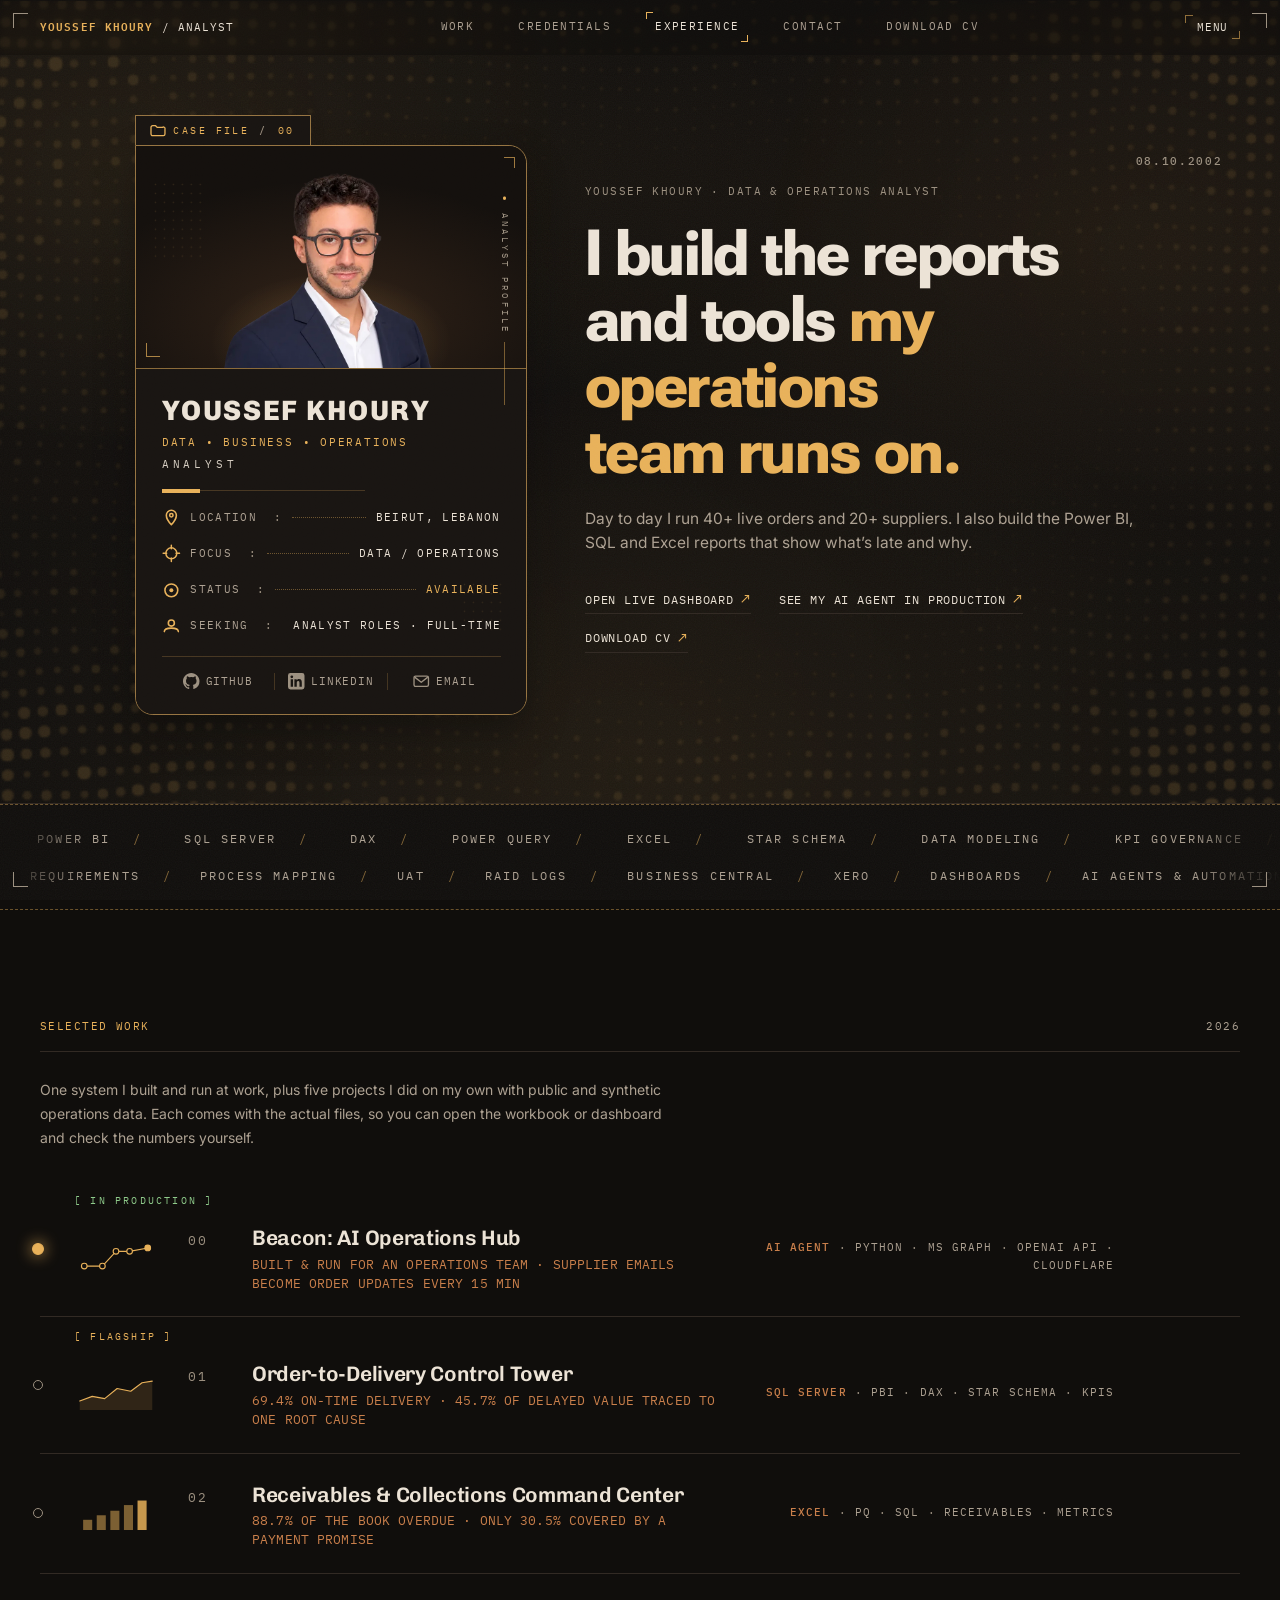
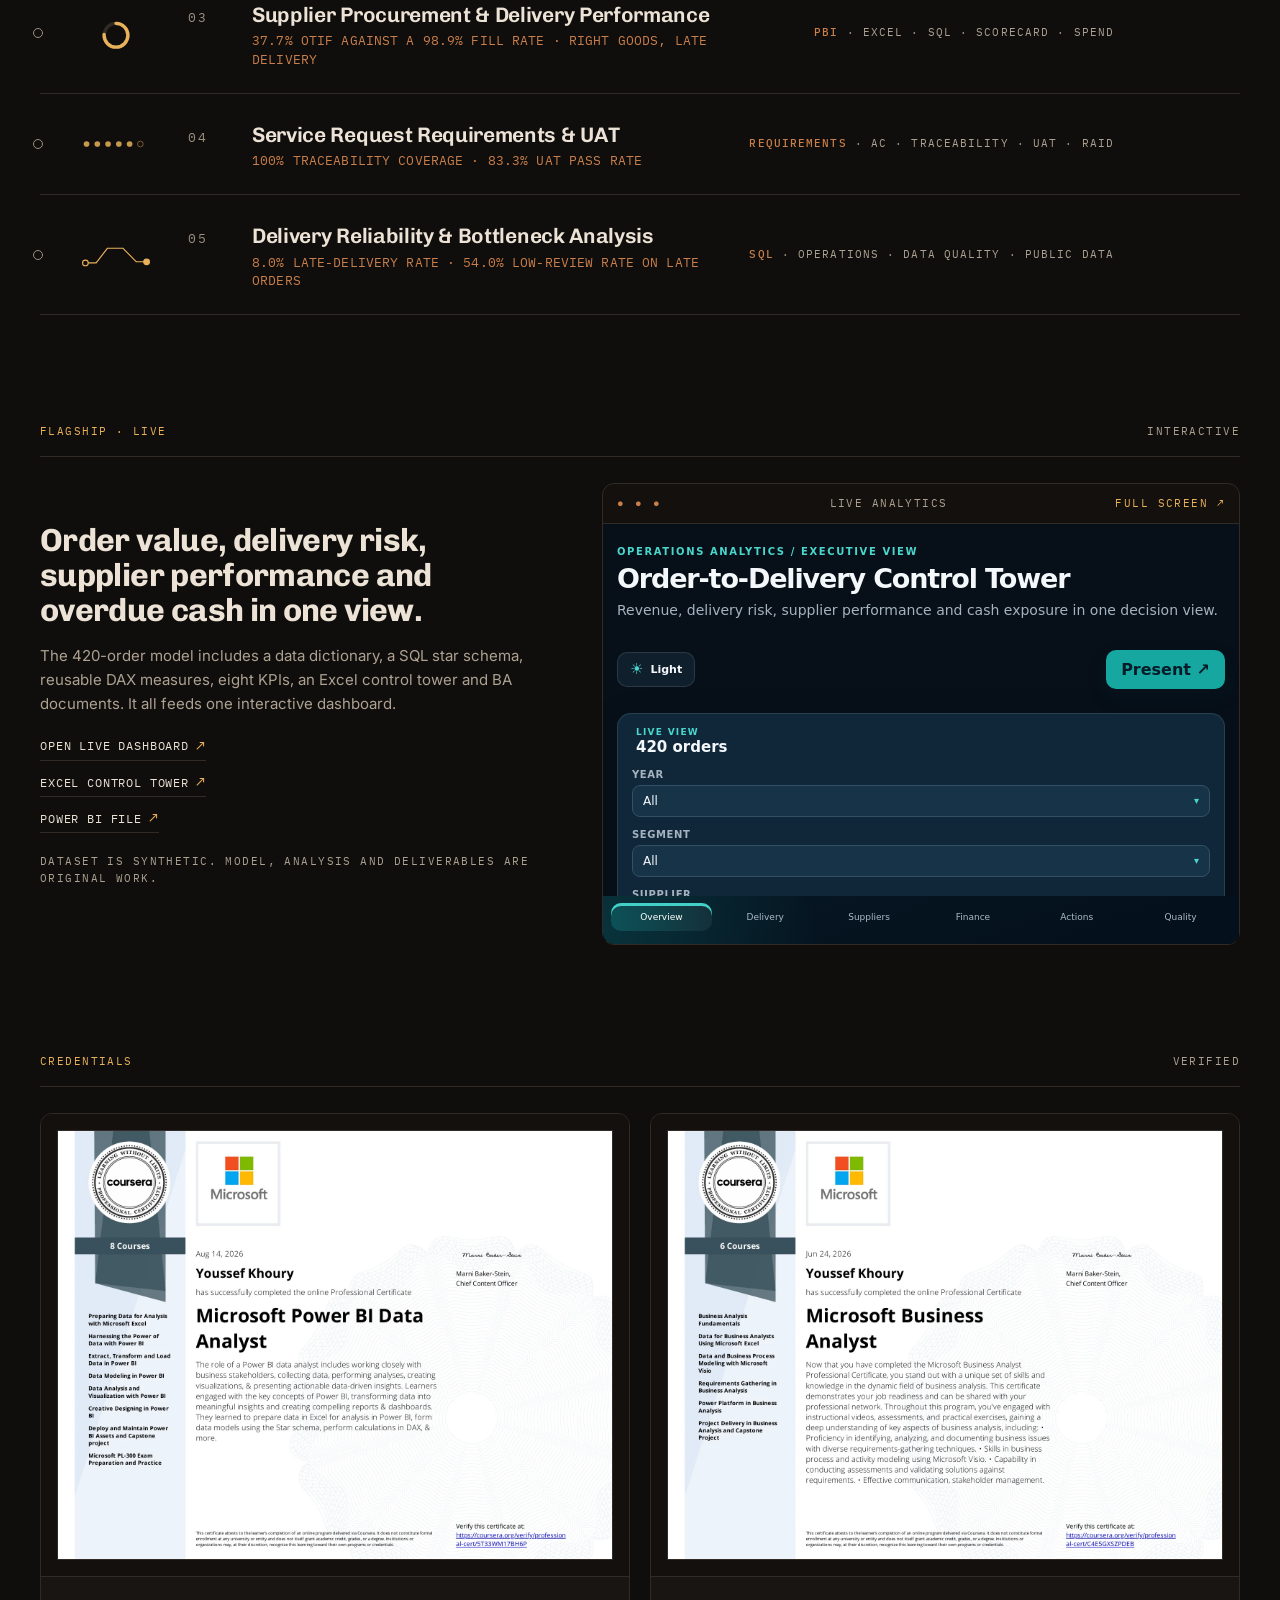
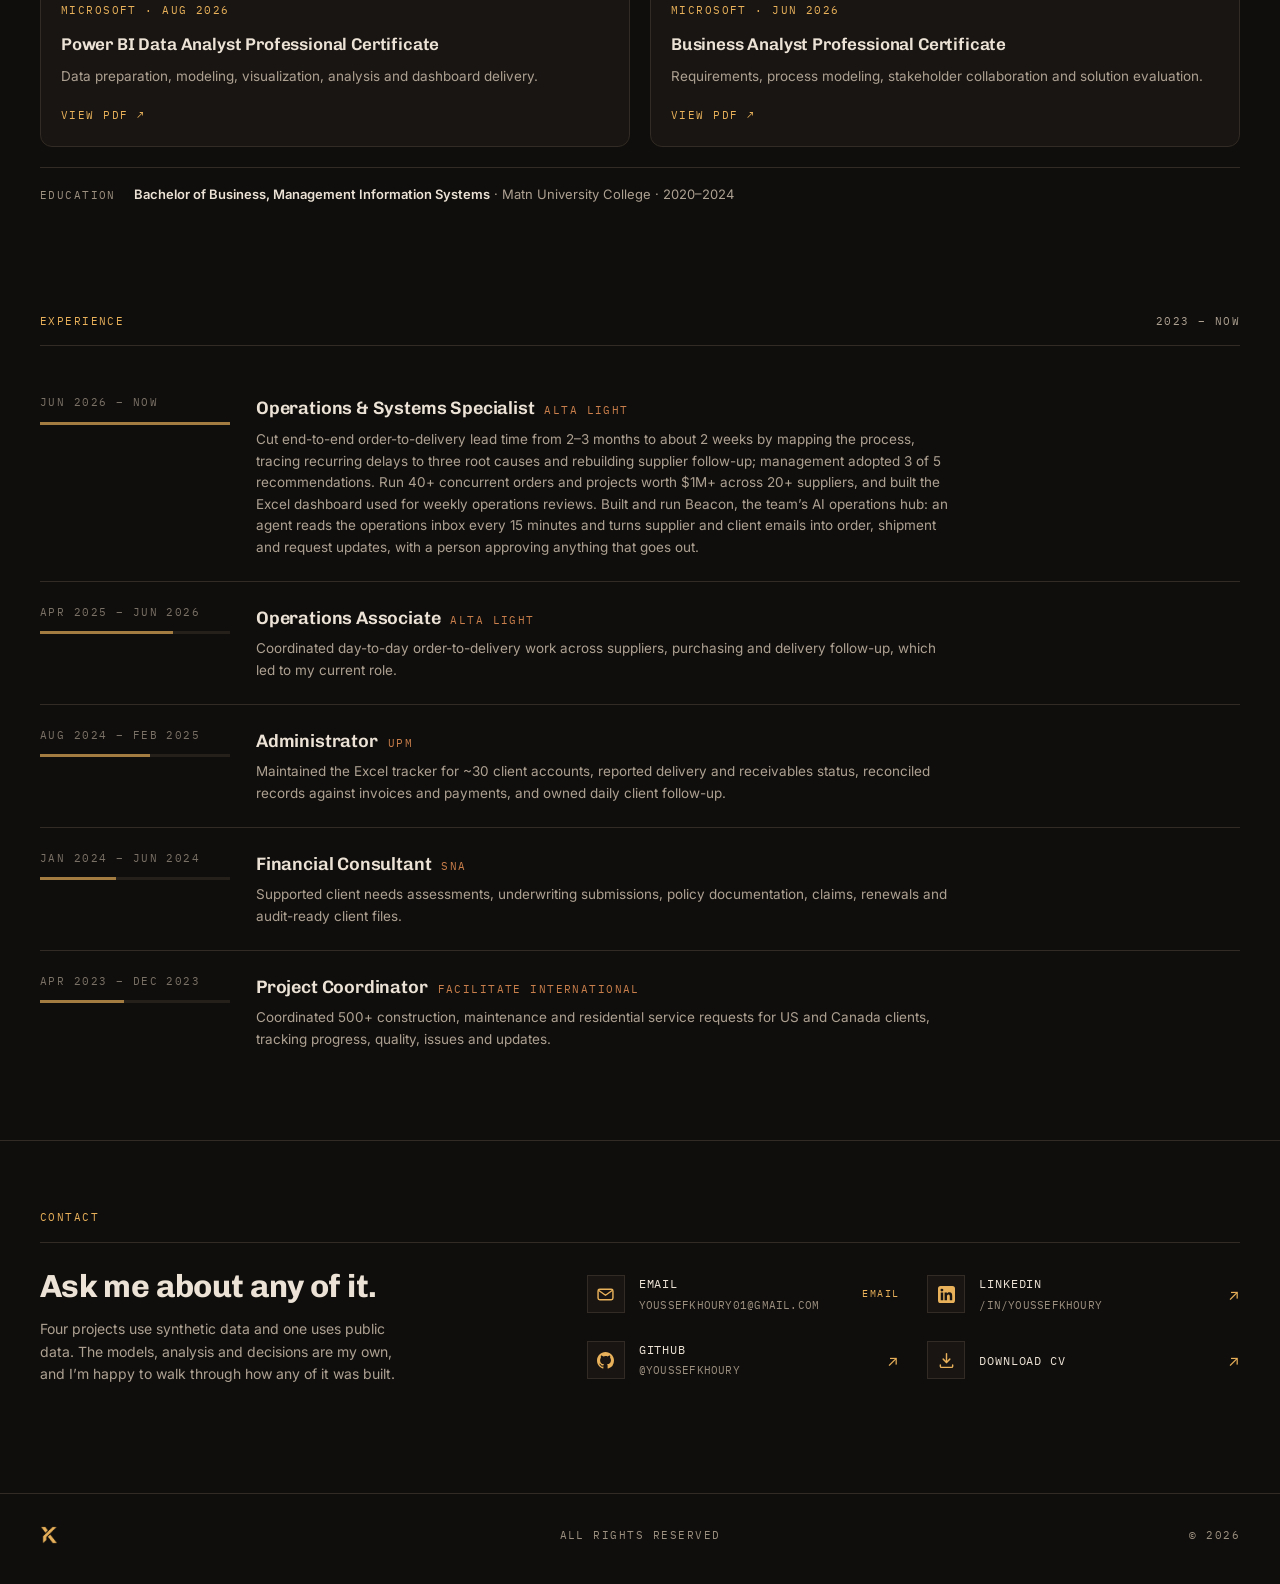
==== commit e4cfbdc6: "Site: plainer copy, new share image, search files, 404 page, lighter fonts and portrait" ====
--- a/index.html
+++ b/index.html
@@ -5,28 +5,33 @@
     <meta name="viewport" content="width=device-width, initial-scale=1.0" />
     <meta name="theme-color" content="#100E0C" />
     <meta name="author" content="Youssef Khoury" />
-    <meta name="description" content="Youssef Khoury — Data, Business & Operations Analyst. I find the risk hiding in your operations before it costs you: Power BI, SQL and Excel work that makes risk visible and names the next action." />
-    <meta property="og:title" content="Youssef Khoury — Data, Business & Operations Analyst" />
-    <meta property="og:description" content="I find the risk hiding in your operations before it costs you — Power BI, SQL and Excel work that makes risk visible and names the next action." />
+    <meta name="description" content="Youssef Khoury, operations and data analyst in Beirut. Power BI, SQL and Excel case studies, plus Beacon, the AI operations hub I built and run at work." />
+    <meta property="og:site_name" content="Youssef Khoury" />
+    <meta property="og:locale" content="en_US" />
+    <meta property="og:title" content="Youssef Khoury &#183; Data &amp; Operations Analyst" />
+    <meta property="og:description" content="Power BI, SQL and Excel case studies, plus Beacon, the AI operations hub I built and run at work." />
     <meta property="og:type" content="website" />
     <meta property="og:url" content="https://youssefkhoury.me/" />
-    <meta property="og:image" content="https://youssefkhoury.me/assets/og-v2.png" />
+    <meta property="og:image" content="https://youssefkhoury.me/assets/og-v3.jpg" />
+    <meta property="og:image:width" content="1200" />
+    <meta property="og:image:height" content="630" />
+    <meta property="og:image:alt" content="Youssef Khoury, Data and Operations Analyst" />
     <meta name="twitter:card" content="summary_large_image" />
-    <meta name="twitter:title" content="Youssef Khoury — Data, Business & Operations Analyst" />
-    <meta name="twitter:description" content="I find the risk hiding in your operations before it costs you — Power BI, SQL and Excel work that makes risk visible." />
-    <meta name="twitter:image" content="https://youssefkhoury.me/assets/og-v2.png" />
+    <meta name="twitter:title" content="Youssef Khoury &#183; Data &amp; Operations Analyst" />
+    <meta name="twitter:description" content="Power BI, SQL and Excel case studies, plus Beacon, the AI operations hub I built and run at work." />
+    <meta name="twitter:image" content="https://youssefkhoury.me/assets/og-v3.jpg" />
     <link rel="canonical" href="https://youssefkhoury.me/" />
     <link rel="icon" type="image/png" sizes="32x32" href="assets/favicon-32.png?v=3" />
     <link rel="apple-touch-icon" href="assets/apple-touch-icon.png?v=3" />
-    <title>Youssef Khoury</title>
+    <title>Youssef Khoury &#183; Data &amp; Operations Analyst</title>
     <link rel="preconnect" href="https://fonts.googleapis.com" />
     <link rel="preconnect" href="https://fonts.gstatic.com" crossorigin />
-    <link rel="stylesheet" href="https://fonts.googleapis.com/css2?family=Chivo:wght@400..900&family=IBM+Plex+Mono:wght@400;500;600&family=Inter:wght@400;500&family=Roboto+Flex:wdth,wght@60..150,100..900&display=swap" />
+    <link rel="stylesheet" href="https://fonts.googleapis.com/css2?family=Chivo:wght@400..900&family=IBM+Plex+Mono:wght@400;500;600&family=Inter:wght@400;500&family=Roboto+Flex:wght@700..900&display=swap" />
     <link rel="stylesheet" href="styles.css?v=20260924b1" />
-    <script src="script.js?v=20260924v6" defer></script>
+    <script src="script.js?v=20261008v7" defer></script>
     <script defer src="https://cloud.umami.is/script.js" data-website-id="98d1a2bc-2c8e-4650-aa3e-07665e87773f"></script>
     <script type="application/ld+json">
-      {"@context":"https://schema.org","@type":"Person","name":"Youssef Khoury","jobTitle":"Data, Business and Operations Analyst","email":"mailto:youssefkhoury01@gmail.com","alumniOf":{"@type":"CollegeOrUniversity","name":"Matn University College"},"sameAs":["https://github.com/YoussefKhoury","https://www.linkedin.com/in/youssefkhoury/"]}
+      {"@context":"https://schema.org","@type":"Person","name":"Youssef Khoury","jobTitle":"Operations & Systems Specialist","url":"https://youssefkhoury.me/","address":{"@type":"PostalAddress","addressLocality":"Beirut","addressCountry":"LB"},"knowsAbout":["Power BI","SQL","Excel","Power Query","DAX","Business Central","Xero","Business analysis","Operations"],"email":"mailto:youssefkhoury01@gmail.com","alumniOf":{"@type":"CollegeOrUniversity","name":"Matn University College"},"sameAs":["https://github.com/YoussefKhoury","https://www.linkedin.com/in/youssefkhoury/"]}
     </script>
   </head>
   <body>
@@ -49,7 +54,7 @@
       </div>
     </header>
 
-    <nav class="secnav mono" aria-label="Jump to section" aria-hidden="true">
+    <nav class="secnav mono" aria-label="Jump to section" aria-hidden="true" inert>
       <a href="#work">Work</a>
       <a href="#flagship">Flagship</a>
       <a href="#credentials">Credentials</a>
@@ -57,7 +62,7 @@
       <a href="#contact">Contact</a>
     </nav>
 
-    <div class="overlay" id="overlay" role="dialog" aria-modal="true" aria-label="Site menu" aria-hidden="true">
+    <div class="overlay" id="overlay" role="dialog" aria-modal="true" aria-label="Site menu" aria-hidden="true" inert>
       <div class="ov-inner">
         <nav class="ov-nav">
           <a href="#home"><i class="mono">00</i><span>Home</span></a>
@@ -103,7 +108,7 @@
               <span class="dsr-seam" aria-hidden="true"></span>
 
               <div class="dsr-photo">
-                <img src="assets/youssef-khoury-portrait.webp" width="1240" height="1283"
+                <img src="assets/youssef-khoury-portrait.webp" srcset="assets/youssef-khoury-portrait-640.webp 640w, assets/youssef-khoury-portrait.webp 1234w" sizes="(max-width: 900px) 190px, 560px" width="1240" height="1283"
                   alt="Youssef Khoury" fetchpriority="high" draggable="false" />
               </div>
 
@@ -168,13 +173,13 @@
           </aside>
           <div class="hero-copy">
             <span class="hero-avatar reveal">
-              <img src="assets/youssef-khoury-portrait.webp" width="1240" height="1283"
+              <img src="assets/youssef-khoury-portrait.webp" srcset="assets/youssef-khoury-portrait-640.webp 640w, assets/youssef-khoury-portrait.webp 1234w" sizes="(max-width: 900px) 190px, 560px" width="1240" height="1283"
                 alt="Youssef Khoury" draggable="false" />
             </span>
-            <p class="mono eyebrow reveal">Youssef Khoury &#8212; Data &amp; Operations Analyst</p>
-            <h1 class="reveal">I find the risk hiding in your operations <em>before it costs you.</em></h1>
+            <p class="mono eyebrow reveal">Youssef Khoury &#183; Data &amp; Operations Analyst</p>
+            <h1 class="reveal">I build the reports and tools <em>my operations team runs on.</em></h1>
             <p class="lead reveal">
-              Power BI, SQL and Excel work that makes risk visible and names the next action.
+              Day to day I run 40+ live orders and 20+ suppliers. I also build the Power BI, SQL and Excel reports that show what&rsquo;s late and why.
             </p>
             <div class="actions reveal">
               <a href="dashboard/"><span class="ar">&#8599;</span>Open live dashboard</a>
@@ -214,8 +219,8 @@
         <div class="shell">
           <div class="work-rail" aria-hidden="true"><span></span></div>
           <div class="sec-head mono reveal"><h2 class="sk">Selected work</h2><span>2026</span></div>
-          <p class="work-intro reveal">One system in production at work, plus five self-directed analytics projects on public
-            and synthetic operations data. Each includes a working artifact, transparent methodology and a decision-focused case story.</p>
+          <p class="work-intro reveal">One system I built and run at work, plus five projects I did on my own with public and
+            synthetic operations data. Each comes with the actual files, so you can open the workbook or dashboard and check the numbers yourself.</p>
 
           <div class="cases">
           <div class="case-item live reveal">
@@ -232,11 +237,11 @@
               </span>
               <span class="go" aria-hidden="true"><b>Open</b><span class="chev">+</span></span>
             </button>
-            <div class="case" id="case-00" role="region" aria-label="Beacon AI operations hub — case detail">
+            <div class="case" id="case-00" role="region" aria-label="Beacon AI operations hub case detail">
               <div class="case-inner">
                 <p class="case-dek">An AI mail agent, a team web app and a 400k+ code price search, running on real operations mail since September 2026.</p>
                 <p class="outcome"><span class="mono">Output</span> order status, requests and follow-ups on one board, with a person approving anything that leaves the company.</p>
-                <div class="case-tabs mono" role="tablist" aria-label="Beacon — case sections">
+                <div class="case-tabs mono" role="tablist" aria-label="Beacon case sections">
                   <button type="button" role="tab" id="c0t1" aria-controls="c0p1" aria-selected="true" class="ct-tab on">Situation</button>
                   <button type="button" role="tab" id="c0t2" aria-controls="c0p2" aria-selected="false" tabindex="-1" class="ct-tab">Built</button>
                   <button type="button" role="tab" id="c0t3" aria-controls="c0p3" aria-selected="false" tabindex="-1" class="ct-tab">Guardrails</button>
@@ -266,19 +271,19 @@
               </span>
               <span class="go" aria-hidden="true"><b>Open</b><span class="chev">+</span></span>
             </button>
-            <div class="case" id="case-01" role="region" aria-label="Order-to-Delivery Control Tower — case detail">
+            <div class="case" id="case-01" role="region" aria-label="Order-to-Delivery Control Tower case detail">
               <div class="case-inner">
-                <p class="case-dek">420-order model, data dictionary, star schema, 8 governed KPIs and a live interactive dashboard.</p>
-                <p class="outcome"><span class="mono">Output</span> delivery-risk, supplier and overdue-cash exposure in one weekly view — every figure traceable to source.</p>
-                <div class="case-tabs mono" role="tablist" aria-label="Order-to-Delivery Control Tower — case sections">
+                <p class="case-dek">420-order model with a data dictionary, star schema, 8 KPIs and a live dashboard.</p>
+                <p class="outcome"><span class="mono">Output</span> delivery risk, supplier performance and overdue cash in one weekly view, with every number traceable to its source.</p>
+                <div class="case-tabs mono" role="tablist" aria-label="Order-to-Delivery Control Tower case sections">
                   <button type="button" role="tab" id="c1t1" aria-controls="c1p1" aria-selected="true" class="ct-tab on">Situation</button>
                   <button type="button" role="tab" id="c1t2" aria-controls="c1p2" aria-selected="false" tabindex="-1" class="ct-tab">Built</button>
                   <button type="button" role="tab" id="c1t3" aria-controls="c1p3" aria-selected="false" tabindex="-1" class="ct-tab">Showed</button>
                 </div>
                 <div class="ct-panels">
-                  <div class="ct-panel on" role="tabpanel" id="c1p1" aria-labelledby="c1t1">420 orders across projects, suppliers, delivery milestones, invoices and payments — with no single view of where delivery or cash was at risk.</div>
-                  <div class="ct-panel" role="tabpanel" id="c1p2" aria-labelledby="c1t2">A star schema and data dictionary, 8 governed KPIs, an Excel control tower, a Power BI report, and an interactive web dashboard with a transparent Urgent / High / Watch action queue.</div>
-                  <div class="ct-panel" role="tabpanel" id="c1p3" aria-labelledby="c1t3">On-time delivery of 69.4%. Supplier lead time drove 45.7% of delayed order value ($1.24m) — the largest single root cause. $1.29m of receivables were overdue. 25 delayed orders had no recorded blocker, surfaced as a data-quality exception rather than a guess.</div>
+                  <div class="ct-panel on" role="tabpanel" id="c1p1" aria-labelledby="c1t1">420 orders across projects, suppliers, delivery milestones, invoices and payments, with no single view of where delivery or cash was at risk.</div>
+                  <div class="ct-panel" role="tabpanel" id="c1p2" aria-labelledby="c1t2">A star schema and data dictionary, 8 KPIs with written definitions, an Excel control tower, a Power BI report, and a web dashboard with an Urgent / High / Watch action queue.</div>
+                  <div class="ct-panel" role="tabpanel" id="c1p3" aria-labelledby="c1t3">On-time delivery was 69.4%. Supplier lead time drove 45.7% of delayed order value ($1.24m), the biggest single cause. $1.29m of receivables were overdue. 25 delayed orders had no recorded reason, so they&rsquo;re flagged as a data gap instead of guessed.</div>
                 </div>
                 <p class="case-links mono">
                   <a href="downloads/Order-to-Delivery-Control-Tower-Case-Study.pdf" target="_blank" rel="noreferrer"><span class="ar">&#8599;</span>Case study PDF</a>
@@ -303,19 +308,19 @@
               </span>
               <span class="go" aria-hidden="true"><b>Open</b><span class="chev">+</span></span>
             </button>
-            <div class="case" id="case-02" role="region" aria-label="Receivables &amp; Collections Command Center — case detail">
+            <div class="case" id="case-02" role="region" aria-label="Receivables &amp; Collections Command Center case detail">
               <div class="case-inner">
                 <p class="case-dek">360 invoices turned into aging, a DSO proxy, promise coverage and a cash-priority queue.</p>
                 <p class="outcome"><span class="mono">Output</span> a ranked list of which invoices to chase first, by expected cash and customer risk.</p>
-                <div class="case-tabs mono" role="tablist" aria-label="Receivables &amp; Collections Command Center — case sections">
+                <div class="case-tabs mono" role="tablist" aria-label="Receivables &amp; Collections Command Center case sections">
                   <button type="button" role="tab" id="c2t1" aria-controls="c2p1" aria-selected="true" class="ct-tab on">Situation</button>
                   <button type="button" role="tab" id="c2t2" aria-controls="c2p2" aria-selected="false" tabindex="-1" class="ct-tab">Built</button>
                   <button type="button" role="tab" id="c2t3" aria-controls="c2p3" aria-selected="false" tabindex="-1" class="ct-tab">Showed</button>
                 </div>
                 <div class="ct-panels">
-                  <div class="ct-panel on" role="tabpanel" id="c2p1" aria-labelledby="c2t1">360 invoices across 48 customers, with collections chasing by invoice age rather than by recoverable cash.</div>
-                  <div class="ct-panel" role="tabpanel" id="c2p2" aria-labelledby="c2t2">A formula-driven Excel command center — aging, overdue exposure, a DSO proxy, promise coverage and a cash-priority queue — plus a customer risk summary, a governed metric dictionary and reusable SQL.</div>
-                  <div class="ct-panel" role="tabpanel" id="c2p3" aria-labelledby="c2t3">88.7% of the $949k receivables book was already overdue, and $322k of that sat in the 90+ day bucket. Against a 55.7-day DSO proxy, open payment promises covered only 30.5% of overdue exposure — most of the cash at risk had no committed date behind it. Disputes, broken promises and aging risk are scored separately so the queue chases expected cash, not invoice age.</div>
+                  <div class="ct-panel on" role="tabpanel" id="c2p1" aria-labelledby="c2t1">360 invoices across 48 customers, where collections chased the oldest invoices first, whatever their size or chance of being paid.</div>
+                  <div class="ct-panel" role="tabpanel" id="c2p2" aria-labelledby="c2t2">A formula-driven Excel command center with aging, overdue exposure, a DSO proxy, promise coverage and a cash-priority queue. It also has a customer risk summary, a metric dictionary and reusable SQL.</div>
+                  <div class="ct-panel" role="tabpanel" id="c2p3" aria-labelledby="c2t3">88.7% of the $949k receivables book was already overdue, and $322k of that was 90+ days old. With a 55.7-day DSO proxy, open payment promises covered only 30.5% of overdue exposure, so most of the cash at risk had no agreed pay date. Disputes, broken promises and aging are scored separately, and the queue ranks invoices by the cash most likely to come in.</div>
                 </div>
                 <p class="case-links mono">
                   <a href="downloads/Youssef-Khoury-Receivables-Collections-Case-Study.pdf" target="_blank" rel="noreferrer"><span class="ar">&#8599;</span>Case study PDF</a>
@@ -334,24 +339,24 @@
               <span class="row-body">
                 <span class="idx mono">03</span>
                 <h3>Supplier Procurement &amp; Delivery Performance</h3>
-                <span class="row-stat mono">37.7% OTIF against a 98.9% fill rate &middot; a lead-time problem, not a quality one</span>
+                <span class="row-stat mono">37.7% OTIF against a 98.9% fill rate &middot; right goods, late delivery</span>
                 <span class="tags mono"><b class="t">PBI</b><span class="t">Excel</span><span class="t">SQL</span><span class="t">Scorecard</span><span class="t">Spend</span></span>
               </span>
               <span class="go" aria-hidden="true"><b>Open</b><span class="chev">+</span></span>
             </button>
-            <div class="case" id="case-03" role="region" aria-label="Supplier Procurement &amp; Delivery Performance — case detail">
+            <div class="case" id="case-03" role="region" aria-label="Supplier Procurement &amp; Delivery Performance case detail">
               <div class="case-inner">
                 <p class="case-dek">300 purchase orders scored for spend, OTIF, fill rate, price variance, defects and supplier risk.</p>
                 <p class="outcome"><span class="mono">Output</span> every supplier sorted into a risk tier, with the drivers behind each score.</p>
-                <div class="case-tabs mono" role="tablist" aria-label="Supplier Procurement &amp; Delivery Performance — case sections">
+                <div class="case-tabs mono" role="tablist" aria-label="Supplier Procurement &amp; Delivery Performance case sections">
                   <button type="button" role="tab" id="c3t1" aria-controls="c3p1" aria-selected="true" class="ct-tab on">Situation</button>
                   <button type="button" role="tab" id="c3t2" aria-controls="c3p2" aria-selected="false" tabindex="-1" class="ct-tab">Built</button>
                   <button type="button" role="tab" id="c3t3" aria-controls="c3p3" aria-selected="false" tabindex="-1" class="ct-tab">Showed</button>
                 </div>
                 <div class="ct-panels">
-                  <div class="ct-panel on" role="tabpanel" id="c3p1" aria-labelledby="c3t1">300 purchase orders across 20 suppliers, with supplier reviews argued from anecdotes rather than evidence.</div>
-                  <div class="ct-panel" role="tabpanel" id="c3p2" aria-labelledby="c3t2">A scorecard rating spend, OTIF, fill rate, delay, price variance and defects. Price, delivery and quality stay separate before combining into a transparent risk score. Plus a category-spend view and reusable SQL.</div>
-                  <div class="ct-panel" role="tabpanel" id="c3p3" aria-labelledby="c3t3">OTIF ran at 37.7% while fill rate held at 98.9% and defects at 0.64% — suppliers were shipping the right goods, an average of 4.0 days late. Four suppliers carrying $1.94m of the $9.61m spend scored 0% OTIF. Naming that as a lead-time problem, not a quality one, points corrective action at schedules instead of blanket pressure.</div>
+                  <div class="ct-panel on" role="tabpanel" id="c3p1" aria-labelledby="c3t1">300 purchase orders across 20 suppliers, where supplier reviews relied on anecdotes.</div>
+                  <div class="ct-panel" role="tabpanel" id="c3p2" aria-labelledby="c3t2">A scorecard rating spend, OTIF, fill rate, delay, price variance and defects. Price, delivery and quality are scored separately, then combined into one risk score with the working shown. Plus a category-spend view and reusable SQL.</div>
+                  <div class="ct-panel" role="tabpanel" id="c3p3" aria-labelledby="c3t3">OTIF ran at 37.7% while fill rate held at 98.9% and defects at 0.64%. Suppliers shipped the right goods, 4.0 days late on average. Four suppliers carrying $1.94m of the $9.61m spend scored 0% OTIF. The fix is lead times and schedules; quality was fine.</div>
                 </div>
                 <p class="case-links mono">
                   <a href="downloads/Youssef-Khoury-Supplier-Procurement-Case-Study.pdf" target="_blank" rel="noreferrer"><span class="ar">&#8599;</span>Case study PDF</a>
@@ -375,19 +380,19 @@
               </span>
               <span class="go" aria-hidden="true"><b>Open</b><span class="chev">+</span></span>
             </button>
-            <div class="case" id="case-04" role="region" aria-label="Service Request Requirements &amp; UAT — case detail">
+            <div class="case" id="case-04" role="region" aria-label="Service Request Requirements &amp; UAT case detail">
               <div class="case-inner">
                 <p class="case-dek">24 requirements with acceptance criteria, traceability, 30 UAT cases and readiness reporting.</p>
                 <p class="outcome"><span class="mono">Output</span> every requirement traced to a test, and a go-live call that keeps failures and open items visible.</p>
-                <div class="case-tabs mono" role="tablist" aria-label="Service Request Requirements &amp; UAT — case sections">
+                <div class="case-tabs mono" role="tablist" aria-label="Service Request Requirements &amp; UAT case sections">
                   <button type="button" role="tab" id="c4t1" aria-controls="c4p1" aria-selected="true" class="ct-tab on">Situation</button>
                   <button type="button" role="tab" id="c4t2" aria-controls="c4p2" aria-selected="false" tabindex="-1" class="ct-tab">Built</button>
                   <button type="button" role="tab" id="c4t3" aria-controls="c4p3" aria-selected="false" tabindex="-1" class="ct-tab">Showed</button>
                 </div>
                 <div class="ct-panels">
                   <div class="ct-panel on" role="tabpanel" id="c4p1" aria-labelledby="c4t1">Service requests arriving with inconsistent fields, unclear ownership and unreliable SLA handling.</div>
-                  <div class="ct-panel" role="tabpanel" id="c4p2" aria-labelledby="c4t2">24 requirements with testable acceptance criteria, a requirements traceability matrix, 30 UAT cases with pass / fail / blocked evidence, a RAID log and a go-live readiness summary — all linked in one Excel workbook.</div>
-                  <div class="ct-panel" role="tabpanel" id="c4p3" aria-labelledby="c4t3">120 service requests analysed into 24 requirements, 20 of them approved at the readiness review. Traceability coverage reached 100% — every requirement tied to a test case — with an 83.3% UAT pass rate (25 pass, 3 fail, 2 blocked) and 8 open high-priority items carried into the go-live decision rather than quietly closed.</div>
+                  <div class="ct-panel" role="tabpanel" id="c4p2" aria-labelledby="c4t2">24 requirements with testable acceptance criteria, a requirements traceability matrix, 30 UAT cases with pass / fail / blocked evidence, a RAID log and a go-live readiness summary, all linked in one Excel workbook.</div>
+                  <div class="ct-panel" role="tabpanel" id="c4p3" aria-labelledby="c4t3">120 service requests analysed into 24 requirements, 20 of them approved at the readiness review. Every requirement is tied to a test case (100% traceability), with an 83.3% UAT pass rate: 25 pass, 3 fail, 2 blocked. 8 open high-priority items went into the go-live decision instead of being quietly closed.</div>
                 </div>
                 <p class="case-links mono">
                   <a href="downloads/Youssef-Khoury-Service-Request-UAT-Case-Study.pdf" target="_blank" rel="noreferrer"><span class="ar">&#8599;</span>Case study PDF</a>
@@ -414,15 +419,15 @@
             <div class="case" id="case-05" role="region" aria-label="Delivery Reliability and Bottleneck Analysis case detail">
               <div class="case-inner">
                 <p class="case-dek">94,480 marketplace orders analyzed across seller handoff, route, region, product category and customer-review outcomes.</p>
-                <p class="outcome"><span class="mono">Output</span> an interactive dashboard that separates early-warning signals from unresolved causes and turns the evidence into three operational actions.</p>
+                <p class="outcome"><span class="mono">Output</span> an interactive dashboard of which sellers, routes, regions and categories drive late orders, with three practical actions.</p>
                 <div class="case-tabs mono" role="tablist" aria-label="Delivery Reliability and Bottleneck Analysis case sections">
                   <button type="button" role="tab" id="c5t1" aria-controls="c5p1" aria-selected="true" class="ct-tab on">Situation</button>
                   <button type="button" role="tab" id="c5t2" aria-controls="c5p2" aria-selected="false" tabindex="-1" class="ct-tab">Built</button>
                   <button type="button" role="tab" id="c5t3" aria-controls="c5p3" aria-selected="false" tabindex="-1" class="ct-tab">Showed</button>
                 </div>
                 <div class="ct-panels">
-                  <div class="ct-panel on" role="tabpanel" id="c5p1" aria-labelledby="c5t1">108,449 public e-commerce item records with delivery outcomes, but no decision-ready view of which sellers, routes, regions or categories concentrated late-order risk.</div>
-                  <div class="ct-panel" role="tabpanel" id="c5p2" aria-labelledby="c5t2">An order-level analytical model that prevents multi-item double counting, isolates single-seller orders for fair attribution, ranks excess late-order volume against the network baseline and preserves explicit data-quality checks.</div>
+                  <div class="ct-panel on" role="tabpanel" id="c5p1" aria-labelledby="c5t1">108,449 public e-commerce item records with delivery outcomes, but no clear view of which sellers, routes, regions or categories were behind the late orders.</div>
+                  <div class="ct-panel" role="tabpanel" id="c5p2" aria-labelledby="c5t2">An order-level model that avoids double counting multi-item orders, uses single-seller orders for fair attribution, ranks sellers and routes by late orders above the network average, and keeps data-quality checks in the open.</div>
                   <div class="ct-panel" role="tabpanel" id="c5p3" aria-labelledby="c5t3">7,543 orders arrived late. Handoff after seven days flagged a 22.8% late rate versus 5.0% within two days, but did not explain the monthly spikes; March 2018 reached 21.1% late with a 2.4-day median handoff. Low reviews reached 54.0% for late orders versus 9.1% on time.</div>
                 </div>
                 <p class="case-links mono">
@@ -443,7 +448,7 @@
 
       <section class="section flagship collapsible" id="flagship">
         <div class="shell">
-          <div class="sec-head mono reveal"><span data-file="01">Flagship — live</span><span>Interactive</span></div>
+          <div class="sec-head mono reveal"><span data-file="01">Flagship &#183; live</span><span>Interactive</span></div>
           <ul class="sec-metrics mono" aria-hidden="true">
             <li style="--i:0"><span>420 orders</span></li>
             <li style="--i:1"><span>$9.33M value</span></li>
@@ -453,9 +458,9 @@
           <div class="sec-body" data-log="flagship.live">
           <div class="flag-grid">
             <div class="flag-copy reveal">
-              <h2>One governed view of value, delivery risk, supplier performance and overdue cash.</h2>
-              <p>The 420-order model carries a data dictionary, a SQL star schema, reusable DAX
-                measures, eight KPIs, an Excel control tower and BA artifacts — feeding one
+              <h2>Order value, delivery risk, supplier performance and overdue cash in one view.</h2>
+              <p>The 420-order model includes a data dictionary, a SQL star schema, reusable DAX
+                measures, eight KPIs, an Excel control tower and BA documents. It all feeds one
                 interactive dashboard.</p>
               <div class="actions">
                 <a href="dashboard/" target="_blank" rel="noreferrer"><span class="ar">&#8599;</span>Open live dashboard</a>
@@ -495,7 +500,7 @@
               <div class="cert-img"><img src="assets/certificate-power-bi.webp" width="1540" height="1190" alt="Microsoft Power BI Data Analyst Professional Certificate" loading="lazy" decoding="async" /></div>
               <div class="cert-copy">
                 <span class="mono">Microsoft · Aug 2026</span>
-                <h3>Power BI Data Analyst — Professional Certificate</h3>
+                <h3>Power BI Data Analyst Professional Certificate</h3>
                 <p>Data preparation, modeling, visualization, analysis and dashboard delivery.</p>
                 <span class="go mono">View PDF &#8599;</span>
               </div>
@@ -504,24 +509,24 @@
               <div class="cert-img"><img src="assets/certificate-business-analysis.webp" width="1540" height="1190" alt="Microsoft Business Analyst Professional Certificate" loading="lazy" decoding="async" /></div>
               <div class="cert-copy">
                 <span class="mono">Microsoft · Jun 2026</span>
-                <h3>Business Analyst — Professional Certificate</h3>
+                <h3>Business Analyst Professional Certificate</h3>
                 <p>Requirements, process modeling, stakeholder collaboration and solution evaluation.</p>
                 <span class="go mono">View PDF &#8599;</span>
               </div>
             </a>
           </div>
-          <div class="edu mono reveal"><span>Education</span><p><b>Bachelor of Business — Management Information Systems</b> · Matn University College · 2020&ndash;2024</p></div>
+          <div class="edu mono reveal"><span>Education</span><p><b>Bachelor of Business, Management Information Systems</b> · Matn University College · 2020&ndash;2024</p></div>
           </div>
         </div>
       </section>
 
       <section class="section collapsible" id="experience">
         <div class="shell">
-          <div class="sec-head mono reveal"><h2 class="sk" data-file="03">Experience</h2><span>2023 &mdash; Now</span></div>
+          <div class="sec-head mono reveal"><h2 class="sk" data-file="03">Experience</h2><span>2023 &ndash; Now</span></div>
 
           <div class="sec-body" data-log="experience.log">
           <div class="xrow reveal">
-            <div class="xr-when"><time class="mono">Jun 2026 — Now</time><span class="bar" style="--fill:100%"></span></div>
+            <div class="xr-when"><time class="mono">Jun 2026 &ndash; Now</time><span class="bar" style="--fill:100%"></span></div>
             <div class="xr-body">
               <h3>Operations &amp; Systems Specialist <span class="co mono">Alta Light</span></h3>
               <p>Cut end-to-end order-to-delivery lead time from 2&ndash;3 months to about 2 weeks by mapping
@@ -535,25 +540,25 @@
           </div>
 
           <div class="xrow reveal">
-            <div class="xr-when"><time class="mono">Apr 2025 — Jun 2026</time><span class="bar" style="--fill:70%"></span></div>
+            <div class="xr-when"><time class="mono">Apr 2025 &ndash; Jun 2026</time><span class="bar" style="--fill:70%"></span></div>
             <div class="xr-body">
               <h3>Operations Associate <span class="co mono">Alta Light</span></h3>
-              <p>Coordinated day-to-day order-to-delivery execution across suppliers, purchasing and
-                delivery follow-up — the operational grounding that led to the Lead role.</p>
+              <p>Coordinated day-to-day order-to-delivery work across suppliers, purchasing and
+                delivery follow-up, which led to my current role.</p>
             </div>
           </div>
 
           <div class="xrow reveal">
-            <div class="xr-when"><time class="mono">Aug 2024 — Feb 2025</time><span class="bar" style="--fill:58%"></span></div>
+            <div class="xr-when"><time class="mono">Aug 2024 &ndash; Feb 2025</time><span class="bar" style="--fill:58%"></span></div>
             <div class="xr-body">
               <h3>Administrator <span class="co mono">UPM</span></h3>
               <p>Maintained the Excel tracker for ~30 client accounts, reported delivery and receivables
-                status, reconciled records against invoices and payments, owned daily client follow-up.</p>
+                status, reconciled records against invoices and payments, and owned daily client follow-up.</p>
             </div>
           </div>
 
           <div class="xrow reveal">
-            <div class="xr-when"><time class="mono">Jan 2024 — Jun 2024</time><span class="bar" style="--fill:40%"></span></div>
+            <div class="xr-when"><time class="mono">Jan 2024 &ndash; Jun 2024</time><span class="bar" style="--fill:40%"></span></div>
             <div class="xr-body">
               <h3>Financial Consultant <span class="co mono">SNA</span></h3>
               <p>Supported client needs assessments, underwriting submissions, policy documentation,
@@ -562,11 +567,11 @@
           </div>
 
           <div class="xrow reveal">
-            <div class="xr-when"><time class="mono">Apr 2023 — Dec 2023</time><span class="bar" style="--fill:44%"></span></div>
+            <div class="xr-when"><time class="mono">Apr 2023 &ndash; Dec 2023</time><span class="bar" style="--fill:44%"></span></div>
             <div class="xr-body">
               <h3>Project Coordinator <span class="co mono">Facilitate International</span></h3>
               <p>Coordinated 500+ construction, maintenance and residential service requests for US and
-                Canada clients — progress, quality, issues and updates.</p>
+                Canada clients, tracking progress, quality, issues and updates.</p>
             </div>
           </div>
           </div>
@@ -588,7 +593,7 @@
           <div class="contact-clean">
             <div class="contact-head">
               <h2 class="type-heading"><span class="type-out">Ask me about any of it.</span><span class="type-cursor" aria-hidden="true"></span></h2>
-              <p class="contact-sub">Four projects use synthetic data and one uses public data &#8212; the models, analysis and decisions are my own. I&rsquo;m happy to walk through how any of it was built.</p>
+              <p class="contact-sub">Four projects use synthetic data and one uses public data. The models, analysis and decisions are my own, and I&rsquo;m happy to walk through how any of it was built.</p>
             </div>
 
             <div class="channels contact-reveal">
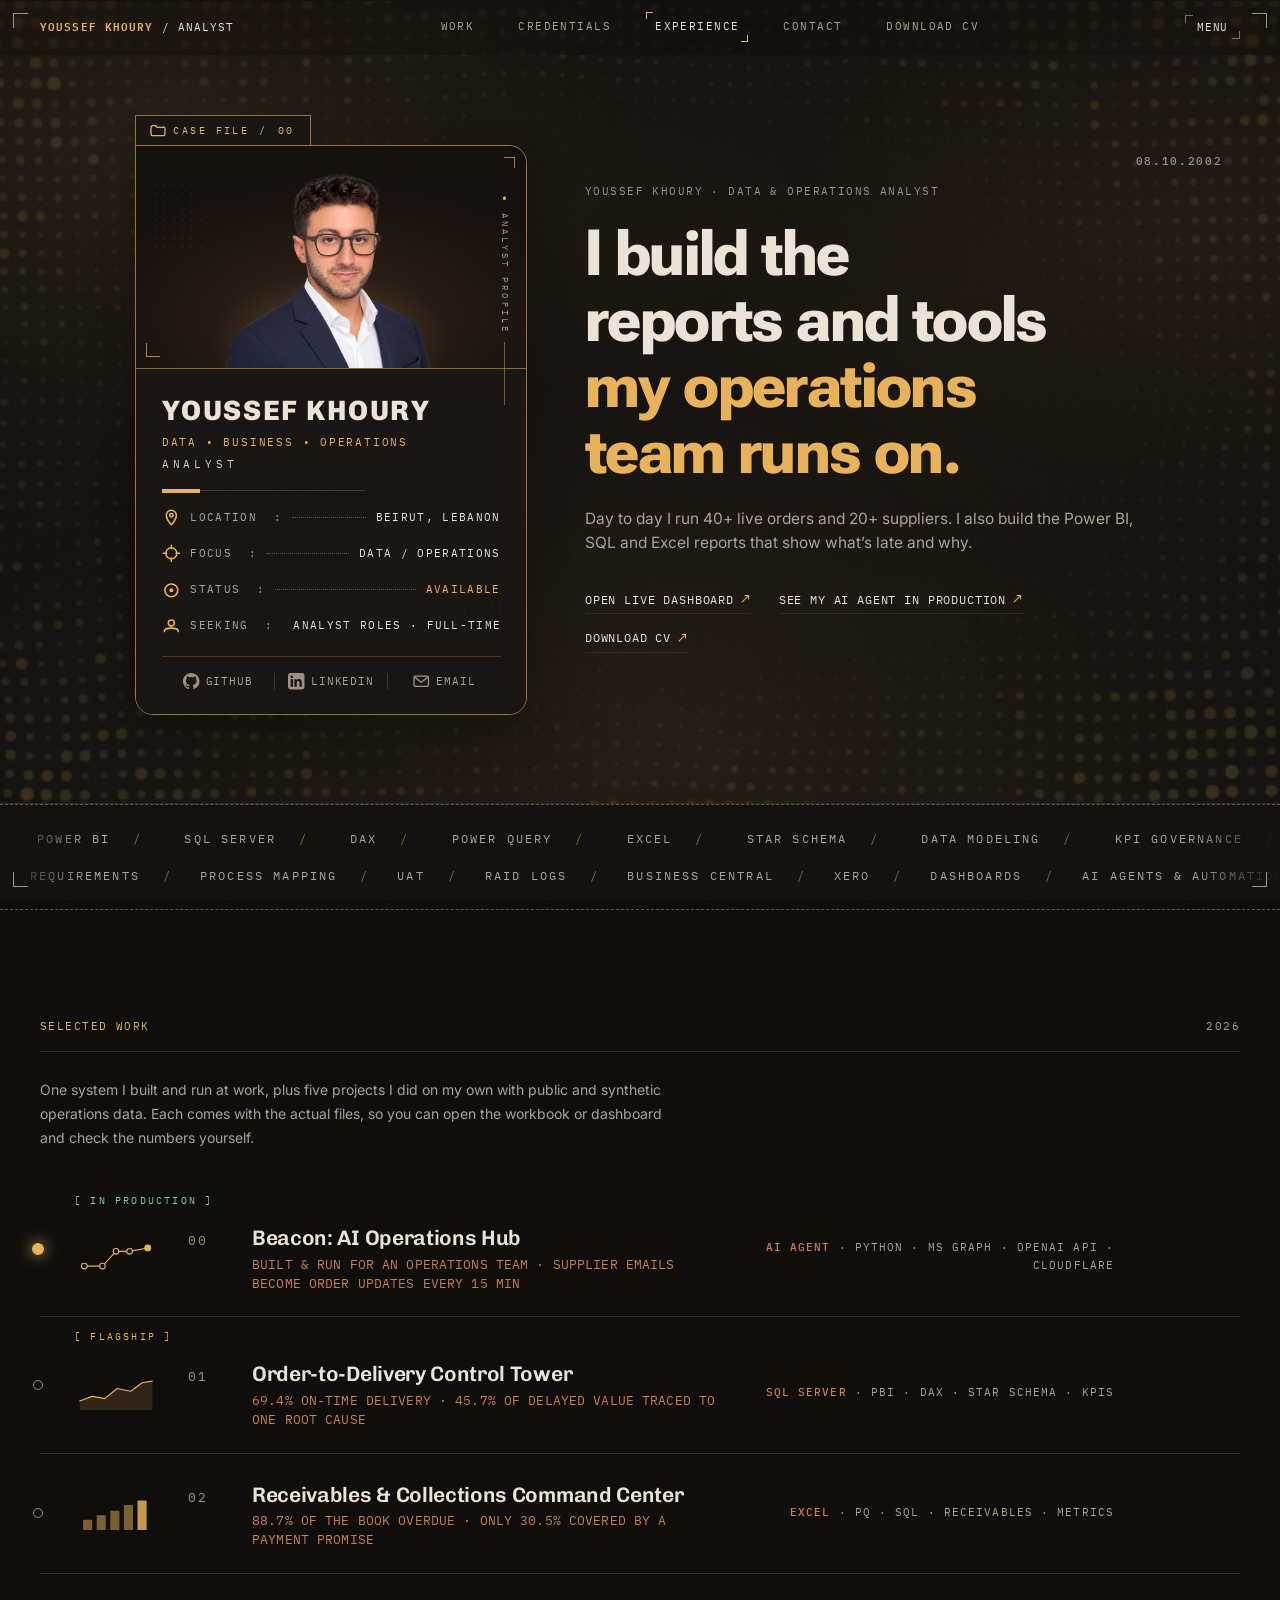
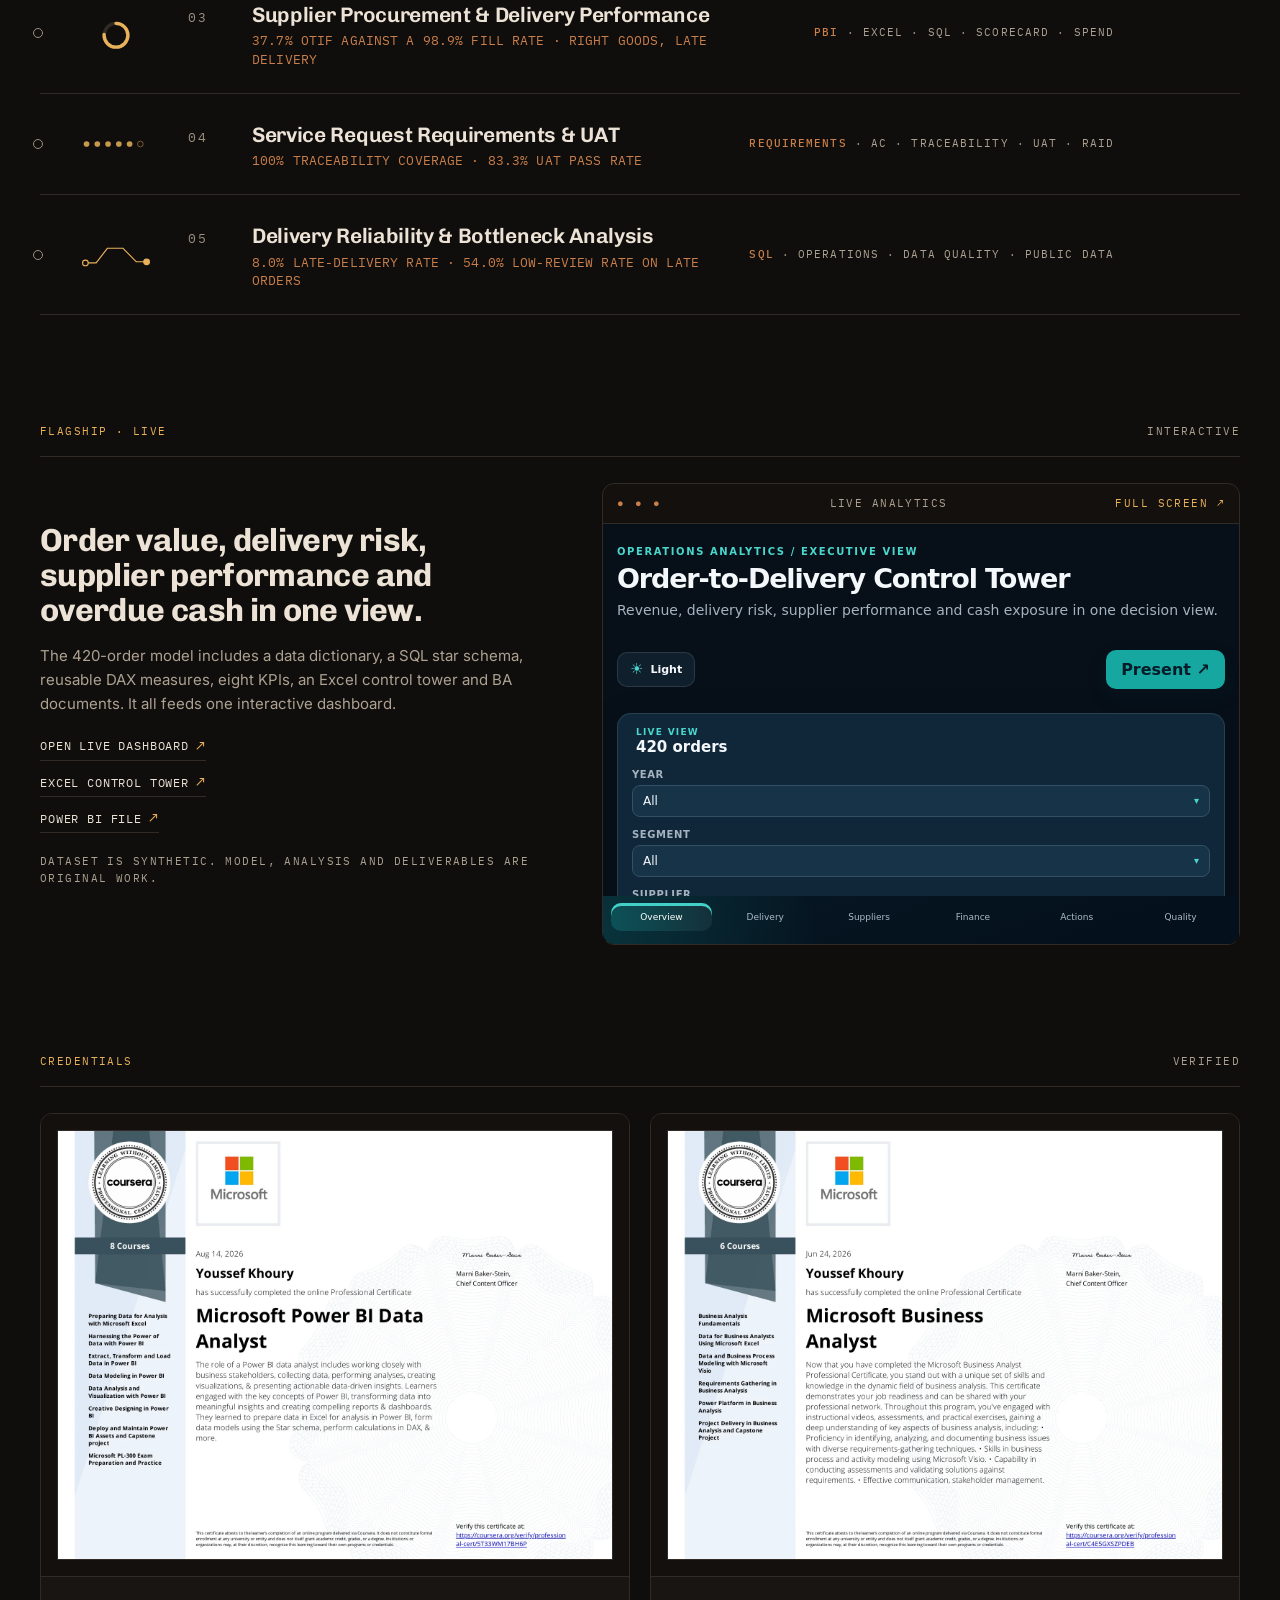
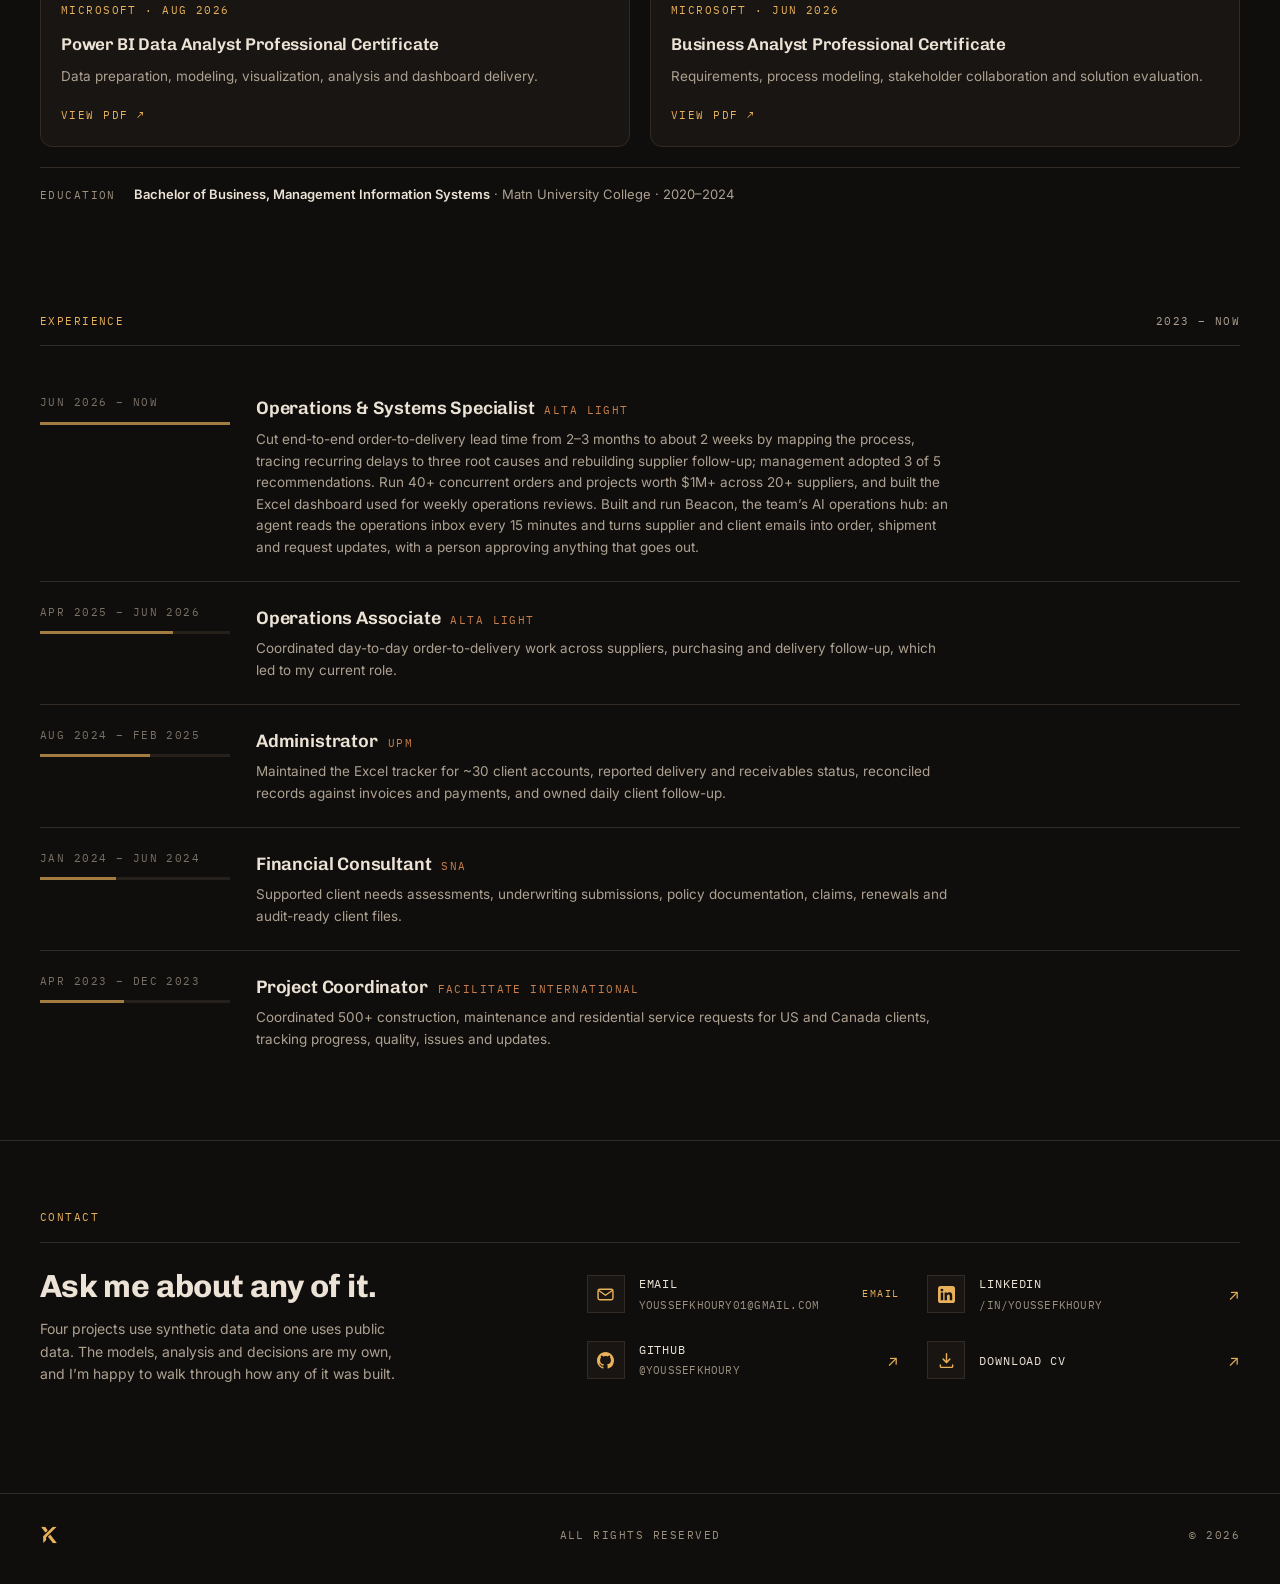
==== commit 66592cd6: "Cleaner headline wrap, right-sized portrait and logo images" ====
--- a/index.html
+++ b/index.html
@@ -27,7 +27,7 @@
     <link rel="preconnect" href="https://fonts.googleapis.com" />
     <link rel="preconnect" href="https://fonts.gstatic.com" crossorigin />
     <link rel="stylesheet" href="https://fonts.googleapis.com/css2?family=Chivo:wght@400..900&family=IBM+Plex+Mono:wght@400;500;600&family=Inter:wght@400;500&family=Roboto+Flex:wght@700..900&display=swap" />
-    <link rel="stylesheet" href="styles.css?v=20260924b1" />
+    <link rel="stylesheet" href="styles.css?v=20261008b2" />
     <script src="script.js?v=20261008v7" defer></script>
     <script defer src="https://cloud.umami.is/script.js" data-website-id="98d1a2bc-2c8e-4650-aa3e-07665e87773f"></script>
     <script type="application/ld+json">
@@ -108,7 +108,7 @@
               <span class="dsr-seam" aria-hidden="true"></span>
 
               <div class="dsr-photo">
-                <img src="assets/youssef-khoury-portrait.webp" srcset="assets/youssef-khoury-portrait-640.webp 640w, assets/youssef-khoury-portrait.webp 1234w" sizes="(max-width: 900px) 190px, 560px" width="1240" height="1283"
+                <img src="assets/youssef-khoury-portrait.webp" srcset="assets/youssef-khoury-portrait-640.webp 640w, assets/youssef-khoury-portrait.webp 1234w" sizes="(max-width: 900px) 244px, 260px" width="1240" height="1283"
                   alt="Youssef Khoury" fetchpriority="high" draggable="false" />
               </div>
 
@@ -173,11 +173,11 @@
           </aside>
           <div class="hero-copy">
             <span class="hero-avatar reveal">
-              <img src="assets/youssef-khoury-portrait.webp" srcset="assets/youssef-khoury-portrait-640.webp 640w, assets/youssef-khoury-portrait.webp 1234w" sizes="(max-width: 900px) 190px, 560px" width="1240" height="1283"
+              <img src="assets/youssef-khoury-portrait.webp" srcset="assets/youssef-khoury-portrait-640.webp 640w, assets/youssef-khoury-portrait.webp 1234w" sizes="(max-width: 900px) 244px, 260px" width="1240" height="1283"
                 alt="Youssef Khoury" draggable="false" />
             </span>
             <p class="mono eyebrow reveal">Youssef Khoury &#183; Data &amp; Operations Analyst</p>
-            <h1 class="reveal">I build the reports and tools <em>my operations team runs on.</em></h1>
+            <h1 class="reveal">I build the reports and tools <em><span class="nw">my operations</span> team runs on.</em></h1>
             <p class="lead reveal">
               Day to day I run 40+ live orders and 20+ suppliers. I also build the Power BI, SQL and Excel reports that show what&rsquo;s late and why.
             </p>
--- a/styles.css
+++ b/styles.css
@@ -330,6 +330,7 @@
   text-wrap: balance; margin: 0 0 22px; max-width: 17ch;
 }
 h1 em { font-style: normal; color: var(--accent); }
+h1 .nw { white-space: nowrap; }
 /* pressure-type: per-letter spans that bulge toward the cursor (desktop, motion-safe) */
 .hero-copy h1 { cursor: default; user-select: none; -webkit-user-select: none; }
 h1 .tp-word { display: inline-block; white-space: nowrap; }
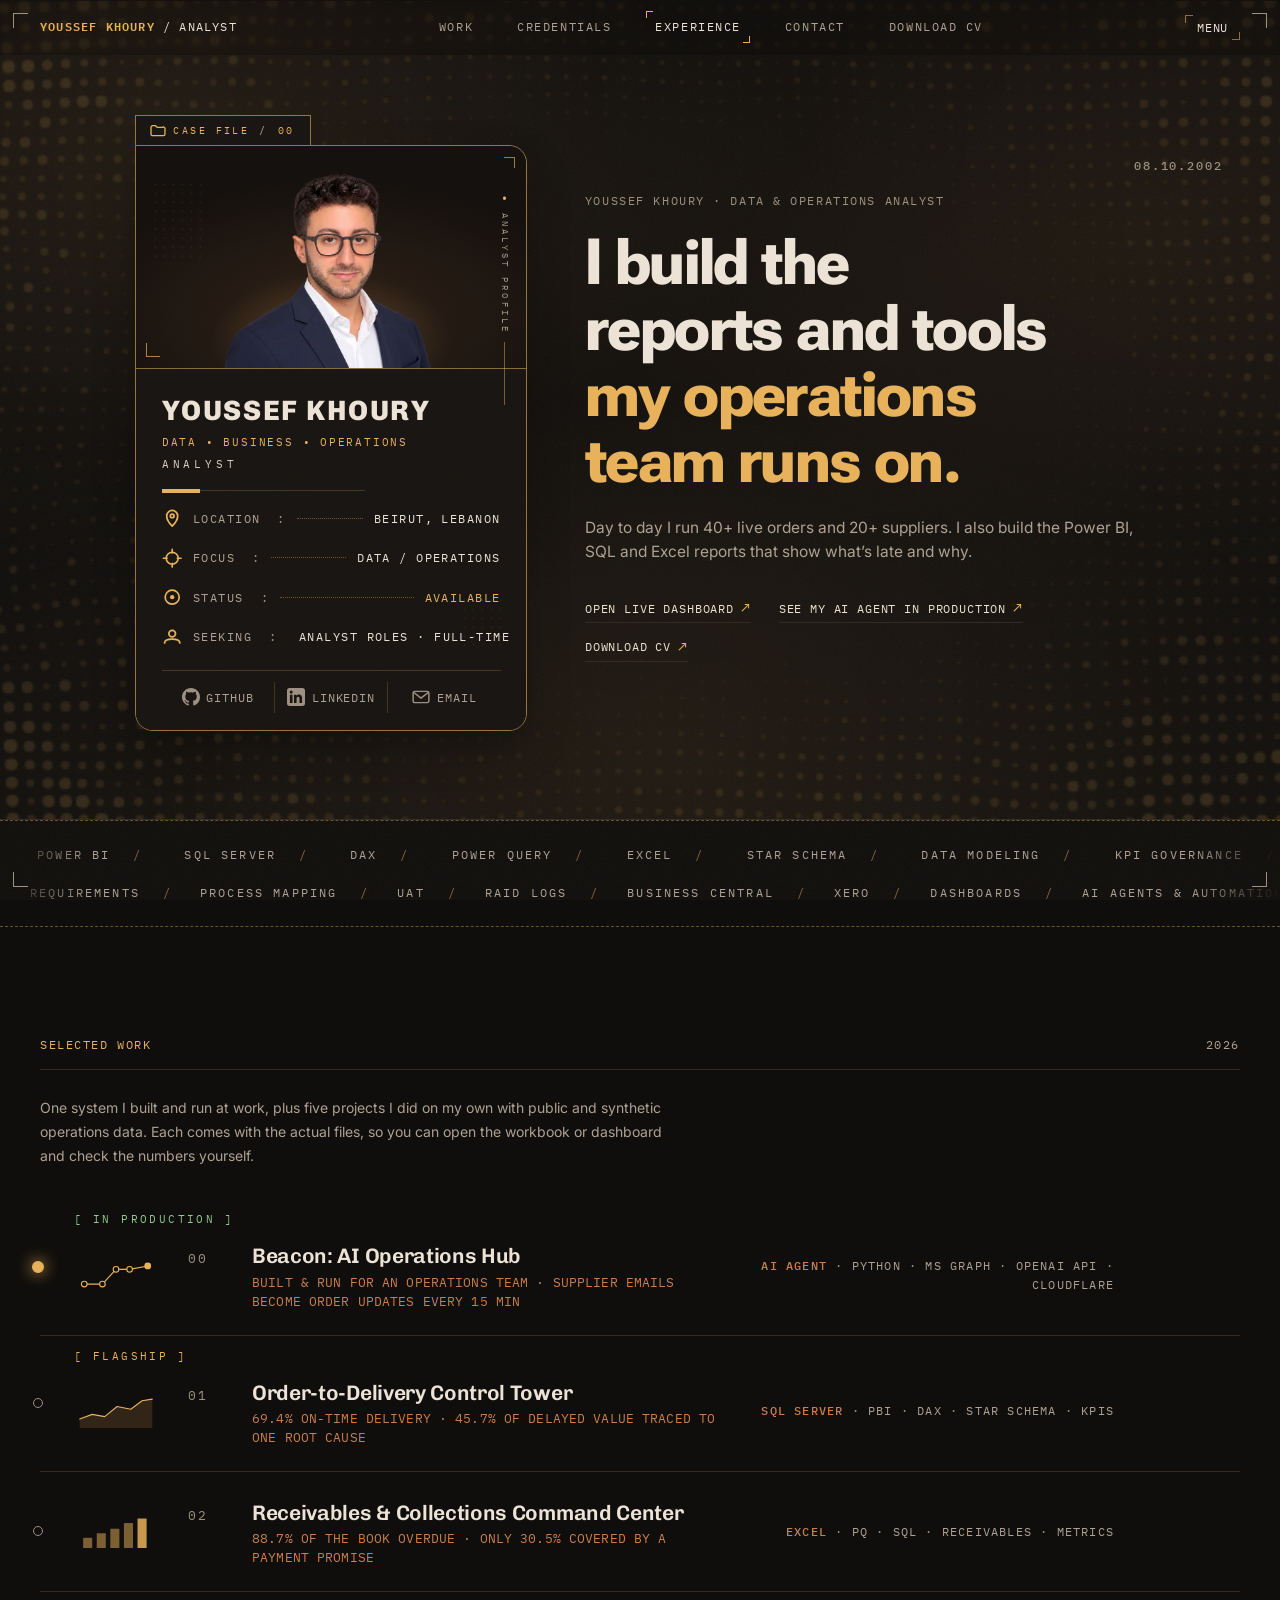
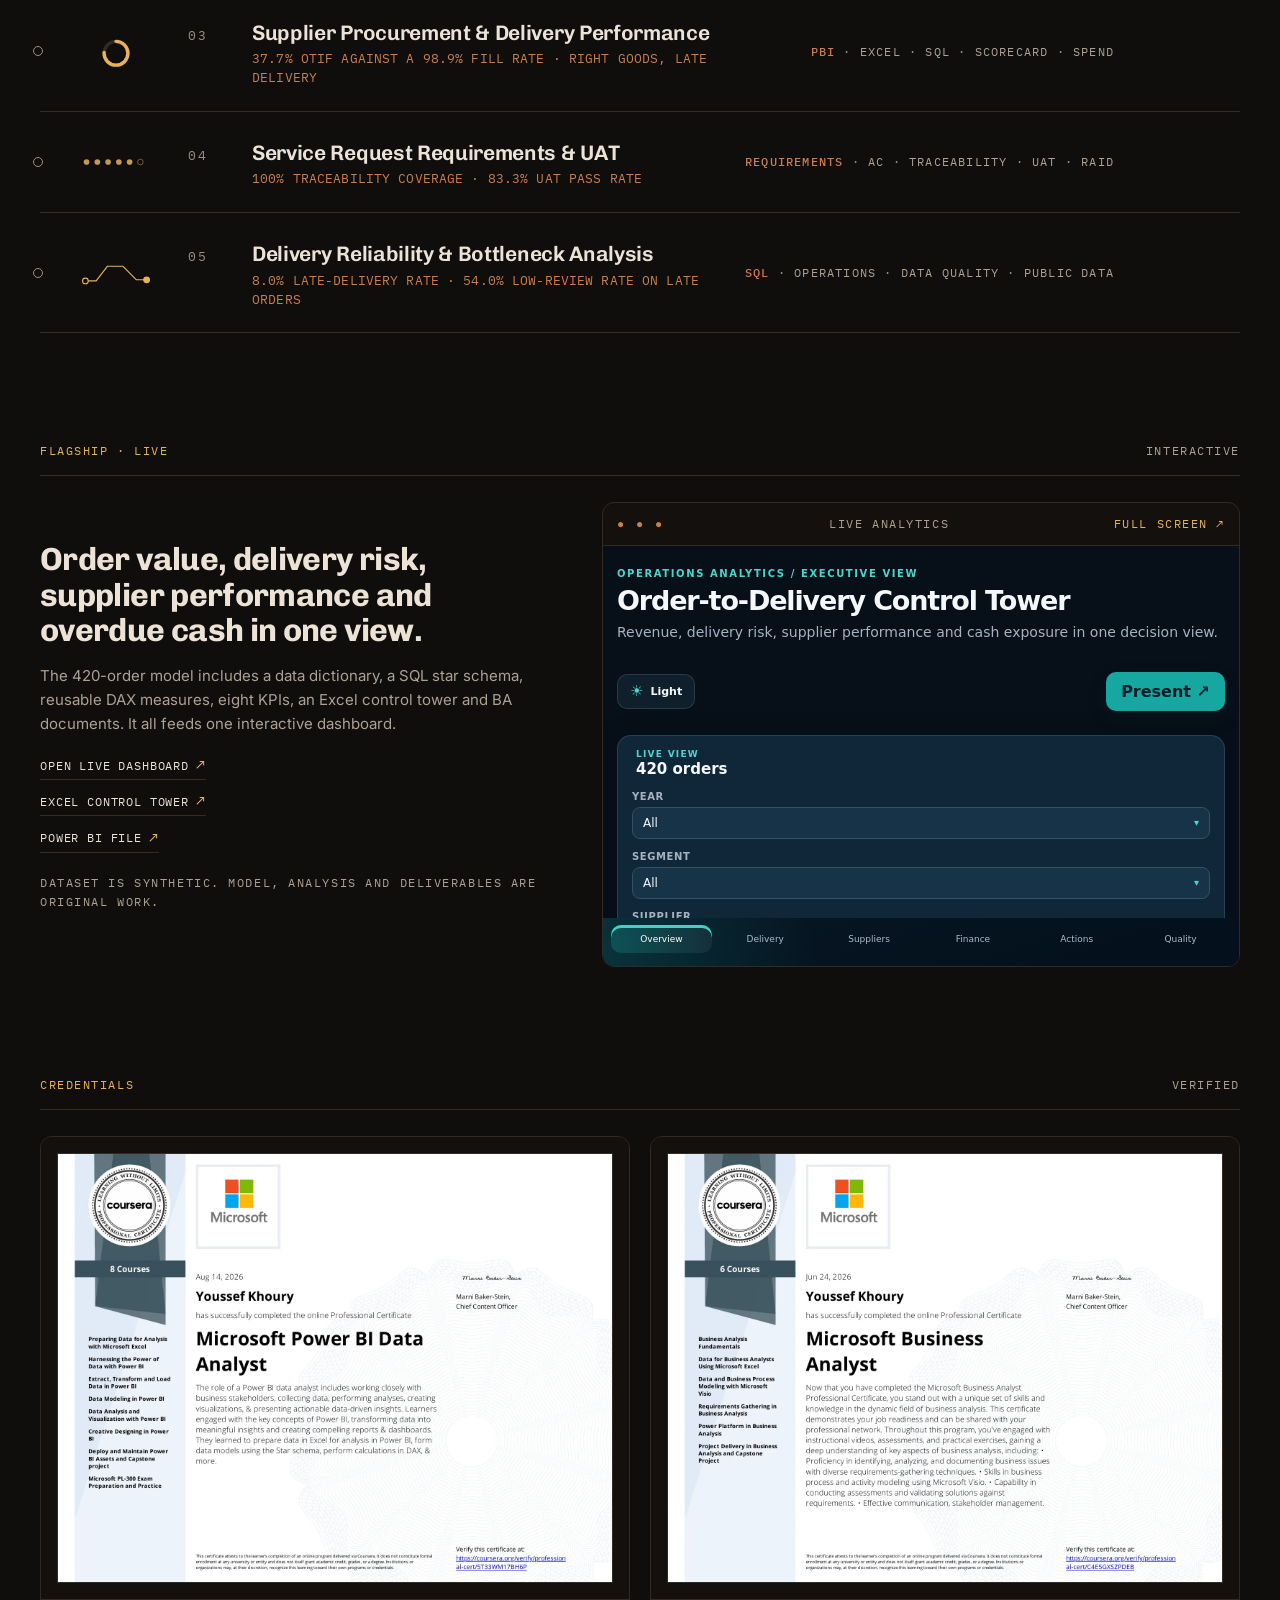
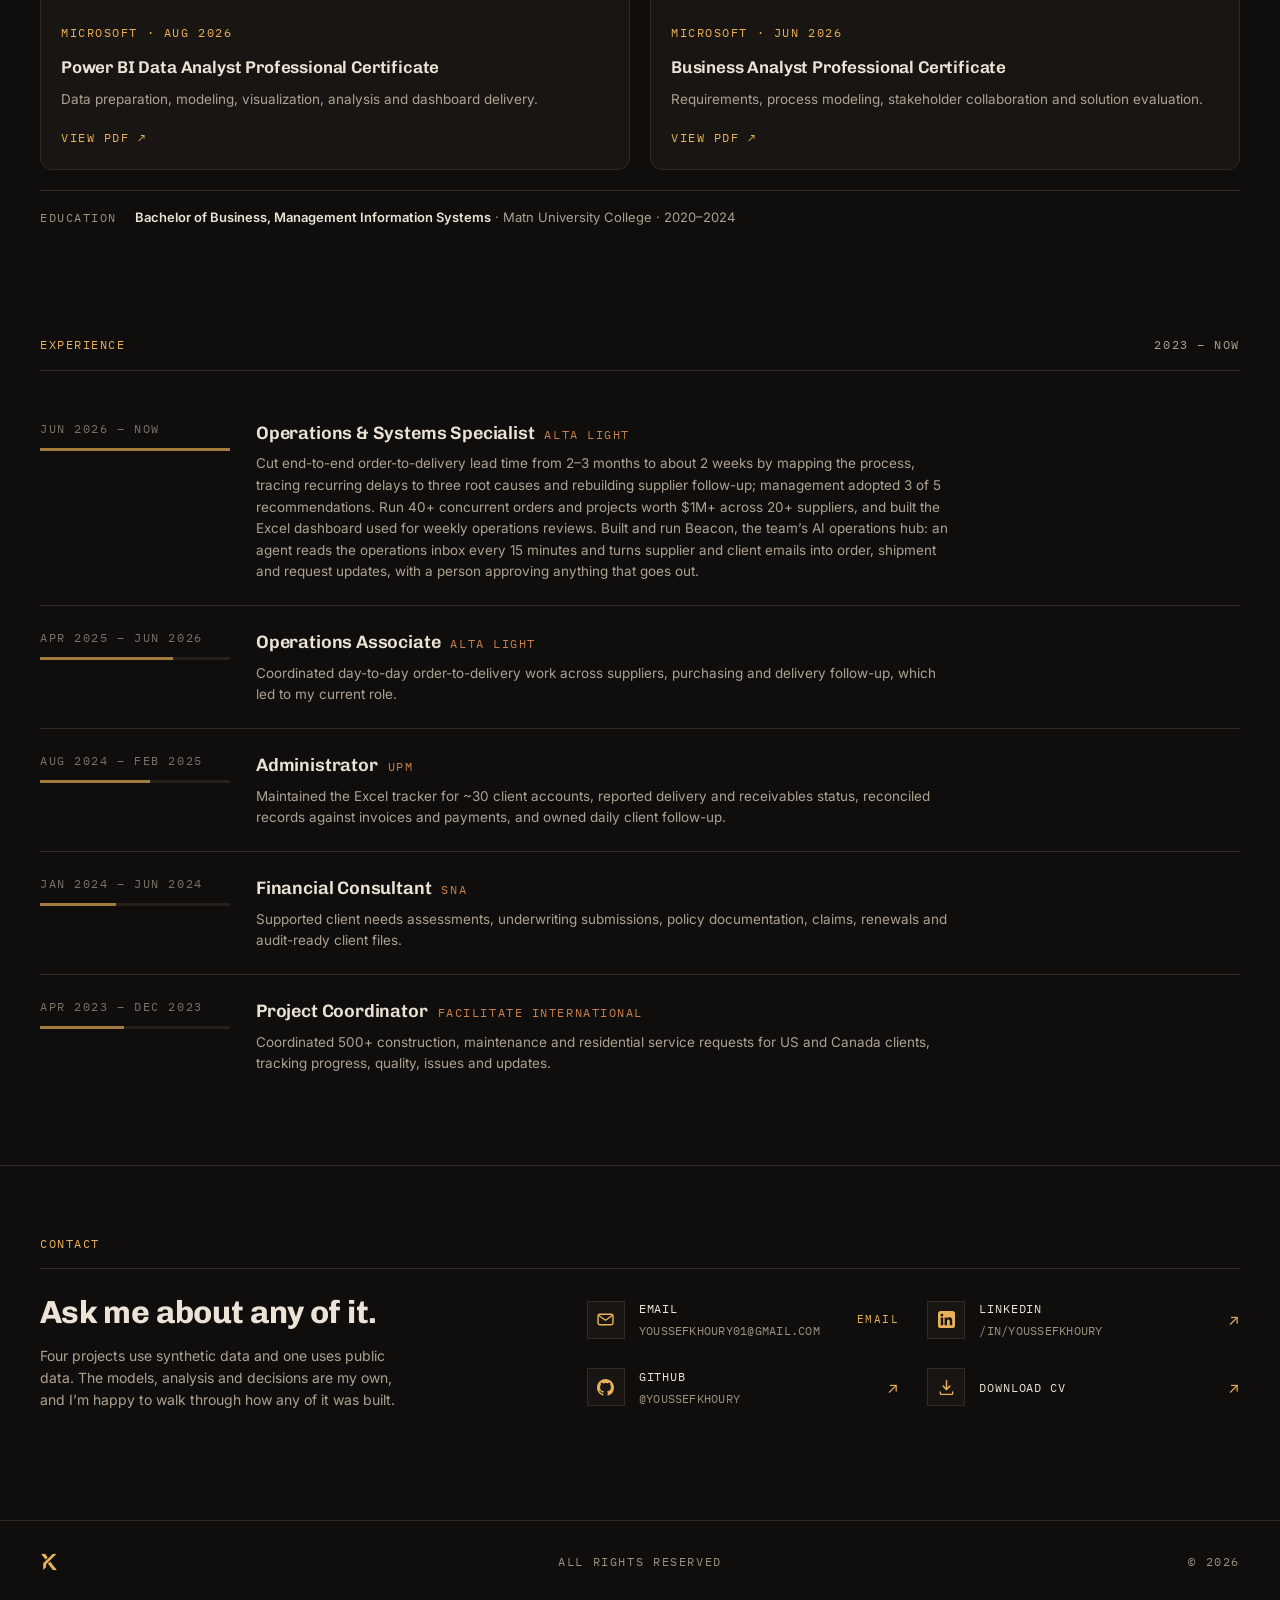
==== commit d600491e: "Larger small labels and bigger click areas on tabs and links" ====
--- a/index.html
+++ b/index.html
@@ -27,7 +27,7 @@
     <link rel="preconnect" href="https://fonts.googleapis.com" />
     <link rel="preconnect" href="https://fonts.gstatic.com" crossorigin />
     <link rel="stylesheet" href="https://fonts.googleapis.com/css2?family=Chivo:wght@400..900&family=IBM+Plex+Mono:wght@400;500;600&family=Inter:wght@400;500&family=Roboto+Flex:wght@700..900&display=swap" />
-    <link rel="stylesheet" href="styles.css?v=20261008b2" />
+    <link rel="stylesheet" href="styles.css?v=20261008b3" />
     <script src="script.js?v=20261008v7" defer></script>
     <script defer src="https://cloud.umami.is/script.js" data-website-id="98d1a2bc-2c8e-4650-aa3e-07665e87773f"></script>
     <script type="application/ld+json">
--- a/styles.css
+++ b/styles.css
@@ -83,7 +83,7 @@
 
 .mono {
   font-family: var(--mono);
-  font-size: 11px;
+  font-size: 12px;
   letter-spacing: 0.13em;
   text-transform: uppercase;
 }
@@ -125,7 +125,7 @@
   background: var(--bg);
 }
 .topbar .shell { display: flex; align-items: center; justify-content: space-between; height: 54px; }
-.topbar .id { color: var(--ink); font-size: 11px; letter-spacing: 0.1em; }
+.topbar .id { color: var(--ink); font-size: 12px; letter-spacing: 0.1em; padding: 10px 0; margin: -10px 0; }
 .topbar .id b { color: var(--accent); font-weight: 600; }
 .topbar .topnav { position: relative; display: flex; gap: 26px; }
 .topbar .topnav a {
@@ -147,7 +147,7 @@
   position: relative;
   display: inline-flex; align-items: center; padding: 5px 12px;
   background: transparent; border: 0; border-radius: 0;
-  color: var(--ink); font-size: 11px; letter-spacing: 0.06em;
+  color: var(--ink); font-size: 12px; letter-spacing: 0.06em;
   cursor: pointer; transition: color .2s ease;
 }
 /* corner brackets instead of a box: top-left + bottom-right */
@@ -247,13 +247,13 @@
 .ov-side { display: flex; flex-direction: column; gap: 16px; align-self: center; color: var(--muted); opacity: 0; transition: opacity .4s ease .3s; }
 .overlay.open .ov-side { opacity: 1; }
 .ov-side > div { display: flex; flex-direction: column; gap: 4px; }
-.ov-side span { font-size: 11px; letter-spacing: 0.16em; color: var(--faint); }
+.ov-side span { font-size: 12px; letter-spacing: 0.16em; color: var(--faint); }
 .ov-side b { font-size: 12px; font-weight: 500; color: var(--ink); font-variant-numeric: tabular-nums; }
 .ov-social { flex-direction: column !important; gap: 6px !important; margin-top: 6px; }
 .ov-social a { display: flex; gap: 8px; font-size: 12px; letter-spacing: 0.06em; color: var(--muted); }
 .ov-social a .ar { color: var(--accent); }
 .ov-social a:hover { color: var(--ink); }
-.ov-stamp { font-size: 11px; letter-spacing: 0.14em; color: var(--faint); margin: 8px 0 0; }
+.ov-stamp { font-size: 12px; letter-spacing: 0.14em; color: var(--faint); margin: 8px 0 0; }
 
 /* ---------- reveal (only hidden once JS confirms it can un-hide them) ---------- */
 .js .reveal { opacity: 0; transform: translateY(20px); transition: opacity 1s var(--ease), transform 1s var(--ease); }
@@ -343,7 +343,7 @@
 .birthdate {
   position: absolute; z-index: 2; top: 19%; right: clamp(14px, 4.5vw, 60px);
   font-family: var(--mono); font-weight: 500;
-  font-size: 10.5px; letter-spacing: 0.16em; color: var(--faint);
+  font-size: 11.5px; letter-spacing: 0.16em; color: var(--faint);
   pointer-events: none; user-select: none; -webkit-user-select: none;
 }
 .birthdate .tp-word { display: inline-block; white-space: nowrap; }
@@ -526,6 +526,7 @@
 }
 .dsr-links a {
   flex: 1; display: inline-flex; align-items: center; justify-content: center; gap: 0.55em;
+  padding: 0.5em 0; margin: -0.5em 0;
   font-size: 1em; letter-spacing: 0.08em; text-transform: uppercase; color: var(--muted);
   transition: color .2s ease;
 }
@@ -652,14 +653,14 @@
 .case-item.flagship::before {
   content: "[ flagship ]";
   position: absolute; top: 18px; left: 54px; z-index: 2;
-  font-family: var(--mono); font-size: 10px; letter-spacing: 0.22em;
+  font-family: var(--mono); font-size: 11px; letter-spacing: 0.22em;
   text-transform: uppercase; color: var(--accent);
 }
 .case-item.flagship .row { padding-top: 60px; }
 .case-item.live::before {
   content: "[ in production ]";
   position: absolute; top: 18px; left: 54px; z-index: 2;
-  font-family: var(--mono); font-size: 10px; letter-spacing: 0.22em;
+  font-family: var(--mono); font-size: 11px; letter-spacing: 0.22em;
   text-transform: uppercase; color: #8FCB8B;
 }
 .case-item.live .row { padding-top: 60px; }
@@ -697,9 +698,11 @@
   display: flex; flex-wrap: wrap; gap: 26px;
   margin: 0 0 20px; padding-bottom: 12px; border-bottom: 1px solid var(--line);
 }
+/* padding grows the click area, the matching negative margin keeps the row
+   where it was and lands the active seam on the rule */
 .ct-tab {
-  position: relative; padding: 0; background: none; border: 0; cursor: pointer;
-  font: inherit; font-size: 11px; letter-spacing: 0.16em; text-transform: uppercase;
+  position: relative; padding: 11px 0; margin: -11px 0; background: none; border: 0; cursor: pointer;
+  font: inherit; font-size: 12px; letter-spacing: 0.16em; text-transform: uppercase;
   color: var(--faint); transition: color .22s ease;
 }
 .ct-tab::before,
@@ -758,7 +761,7 @@
   color: var(--accent-2); margin-bottom: 12px; max-width: 60ch;
 }
 .row .tags {
-  font-size: 11px; letter-spacing: 0.1em; color: var(--muted); display: block; margin-bottom: 12px;
+  font-size: 12px; letter-spacing: 0.1em; color: var(--muted); display: block; margin-bottom: 12px;
 }
 .row .tags b { color: var(--accent-2); font-weight: 500; }
 /* separators live on the tag, not in the markup, so hiding a tag on a phone
@@ -772,7 +775,7 @@
   padding-left: 12px; border-left: 2px solid var(--accent);
 }
 .case-inner .outcome .mono {
-  color: var(--accent); font-size: 10px; letter-spacing: 0.16em; margin-right: 8px;
+  color: var(--accent); font-size: 11px; letter-spacing: 0.16em; margin-right: 8px;
 }
 
 /* per-row staggered entrance */
@@ -798,7 +801,7 @@
 }
 .row:hover .go, .row:focus-visible .go { opacity: 1; transform: none; }
 .row .go b {
-  font-family: var(--mono); font-size: 11px; font-weight: 500;
+  font-family: var(--mono); font-size: 12px; font-weight: 500;
   letter-spacing: 0.12em; text-transform: uppercase;
 }
 .row .go .ar { display: inline-block; }
@@ -876,7 +879,7 @@
 
 .flag-copy p { color: var(--muted); }
 .flag-copy .actions { margin-top: 20px; flex-direction: column; align-items: flex-start; gap: 12px; }
-.fineprint { color: var(--faint); font-size: 11px; margin-top: 20px; line-height: 1.6; }
+.fineprint { color: var(--faint); font-size: 12px; margin-top: 20px; line-height: 1.6; }
 
 .dashboard-window {
   border: 1px solid var(--line); border-radius: 12px; overflow: hidden;
@@ -884,7 +887,7 @@
 }
 .window-bar {
   display: flex; align-items: center; justify-content: space-between; gap: 12px;
-  padding: 11px 14px; border-bottom: 1px solid var(--line); color: var(--muted); font-size: 11px;
+  padding: 11px 14px; border-bottom: 1px solid var(--line); color: var(--muted); font-size: 12px;
 }
 .window-bar span:first-child { color: var(--accent-2); letter-spacing: .2em; }
 .window-bar a { color: var(--accent); }
@@ -944,16 +947,16 @@
 .cert-img { padding: 16px; background: var(--surface-2); border-bottom: 1px solid var(--line); }
 .cert-img img { display: block; width: 100%; height: auto; border: 1px solid var(--line); }
 .cert-copy { padding: 20px; }
-.cert-copy > span { color: var(--accent); font-size: 11px; letter-spacing: .13em; }
+.cert-copy > span { color: var(--accent); font-size: 12px; letter-spacing: .13em; }
 .cert-copy h3 {
   font-family: var(--display); font-weight: 600; font-size: 17px; letter-spacing: -0.01em;
   margin: 10px 0 8px;
 }
 .cert-copy p { color: var(--muted); font-size: 13.5px; margin: 0 0 14px; }
-.cert-copy .go { color: var(--accent); font-size: 11px; }
+.cert-copy .go { color: var(--accent); font-size: 12px; }
 .edu {
   display: flex; gap: 18px; align-items: baseline; margin-top: 20px;
-  padding: 16px 0 0; border-top: 1px solid var(--line); color: var(--muted); font-size: 11px;
+  padding: 16px 0 0; border-top: 1px solid var(--line); color: var(--muted); font-size: 12px;
 }
 .edu span { color: var(--faint); flex-shrink: 0; }
 .edu p { margin: 0; text-transform: none; letter-spacing: 0; font-size: 13px; font-family: var(--body); }
@@ -989,7 +992,7 @@
 .xrow:hover .xr-body h3, .xrow:focus-within .xr-body h3 { color: var(--accent); }
 /* the last row's rule has nothing under it but the section's own edge */
 .xrow:last-child { border-bottom: 0; }
-.xr-when time { display: block; color: var(--muted); font-size: 11px; margin-bottom: 10px; }
+.xr-when time { display: block; color: var(--muted); font-size: 12px; margin-bottom: 10px; }
 .xr-when .bar { display: block; height: 3px; background: var(--line); position: relative; }
 .xr-when .bar::after {
   content: ""; position: absolute; inset: 0 auto 0 0; width: var(--fill, 0%);
@@ -1001,7 +1004,7 @@
   font-family: var(--display); font-weight: 600; font-size: 18px; letter-spacing: -0.01em;
   margin: 0 0 6px; display: flex; flex-wrap: wrap; gap: 10px; align-items: baseline;
 }
-.xr-body h3 .co { color: var(--accent-2); font-size: 11px; font-weight: 400; }
+.xr-body h3 .co { color: var(--accent-2); font-size: 12px; font-weight: 400; }
 .xr-body p { color: var(--muted); font-size: 13.5px; margin: 0; max-width: 58ch; }
 
 @media (min-width: 721px) {
@@ -1044,12 +1047,12 @@
 .ch-k { color: var(--ink); font-size: 12px; letter-spacing: 0.07em; text-transform: uppercase; transition: color .22s ease; }
 .ch:hover .ch-k { color: var(--accent); }
 /* the handle is the proof the route is real — never let it wrap the row open */
-.ch-v { color: var(--faint); font-size: 11px; letter-spacing: 0.02em; overflow: hidden; text-overflow: ellipsis; white-space: nowrap; }
+.ch-v { color: var(--faint); font-size: 12px; letter-spacing: 0.02em; overflow: hidden; text-overflow: ellipsis; white-space: nowrap; }
 .ch-go {
   margin-left: auto; flex: none; color: var(--accent); font-size: 15px; line-height: 1;
   transition: transform .28s var(--ease);
 }
-.ch-go.mono { font-size: 10px; letter-spacing: 0.14em; text-transform: uppercase; }
+.ch-go.mono { font-size: 11px; letter-spacing: 0.14em; text-transform: uppercase; }
 .ch:hover .ch-go:not(.mono) { transform: translate(2px, -2px); }
 
 /* heading types itself out, then the CTAs/socials fade up after */
@@ -1121,11 +1124,11 @@
 }
 .foot-rights {
   justify-self: center; color: var(--faint);
-  font-size: 10.5px; letter-spacing: 0.14em; text-transform: uppercase;
+  font-size: 11.5px; letter-spacing: 0.14em; text-transform: uppercase;
 }
 .foot-year {
   justify-self: end; color: var(--faint);
-  font-size: 10.5px; letter-spacing: 0.14em;
+  font-size: 11.5px; letter-spacing: 0.14em;
 }
 @media (max-width: 720px) {
   footer { padding: 40px 0 40px; }
@@ -1149,7 +1152,7 @@
 
 .stamp {
   display: flex; align-items: center; gap: 9px;
-  color: var(--faint); font-size: 11px; letter-spacing: 0.12em;
+  color: var(--faint); font-size: 12px; letter-spacing: 0.12em;
 }
 .stamp .fmark {
   width: 16px; height: 16px;
@@ -1166,7 +1169,7 @@
   opacity: 0; visibility: hidden;
   max-width: min(90vw, 420px); text-align: center;
   padding: 11px 18px; background: var(--accent); color: #1a1204; border-radius: 8px;
-  font-size: 11px; letter-spacing: 0.1em; word-break: break-all;
+  font-size: 12px; letter-spacing: 0.1em; word-break: break-all;
   transition: transform .3s var(--ease), opacity .3s ease, visibility .3s;
 }
 .toast.show { transform: translate(-50%, 0); opacity: 1; visibility: visible; }
@@ -1177,7 +1180,7 @@
   display: inline-flex; align-items: center; gap: 8px;
   padding: 9px 13px; background: color-mix(in srgb, var(--surface) 92%, transparent);
   border: 1px solid var(--line); border-radius: 999px; color: var(--muted);
-  font-size: 11px; letter-spacing: 0.14em; text-transform: uppercase; cursor: pointer;
+  font-size: 12px; letter-spacing: 0.14em; text-transform: uppercase; cursor: pointer;
   backdrop-filter: blur(8px);
   opacity: 0; transform: translateY(14px); pointer-events: none;
   transition: opacity .3s var(--ease), transform .3s var(--ease), color .2s ease, border-color .2s ease;
@@ -1246,10 +1249,7 @@
   html { -webkit-text-size-adjust: 100%; scroll-padding-top: 98px; }
   #contact { padding-top: var(--dossier-breath); }
 
-  /* finger-sized case tabs: padding grows the tap area, the matching negative
-     margin keeps the row where it was and lands the active seam on the rule */
-  .ct-tab { padding: 11px 0; margin: -11px 0; }
-  .case-inner .outcome .mono { font-size: 11px; }
+  .case-inner .outcome .mono { font-size: 12px; }
 
   /* let the heading use the full centred width and breathe a little smaller */
   h1 { font-size: clamp(27px, 8vw, 34px); max-width: none; }
@@ -1326,7 +1326,7 @@
   .dossier-label {
     display: block; width: calc(100% - 28px); max-width: none; margin: 0 auto; padding: 42px 0 20px;
     border-bottom: 1px solid var(--line);
-    color: var(--accent); font: 600 10px/1 var(--mono);
+    color: var(--accent); font: 600 11px/1 var(--mono);
     letter-spacing: 0.22em; text-align: left; text-transform: uppercase;
   }
   .dossier.filing { overflow-anchor: none; }
@@ -1375,7 +1375,7 @@
     padding: 4px 9px 5px;
     background: linear-gradient(180deg, #131010, #0a0808);
     border: 1px solid var(--line); border-bottom: 0; border-radius: 7px 7px 0 0;
-    font-size: 10px; letter-spacing: 0.14em; text-transform: uppercase; color: var(--ink);
+    font-size: 11px; letter-spacing: 0.14em; text-transform: uppercase; color: var(--ink);
     transition: color .3s var(--ease), border-color .3s var(--ease);
   }
   .dossier-body > .section.collapsible:nth-child(1) .sec-head > :first-child { left: auto; right: 2%; }
@@ -1426,7 +1426,7 @@
     display: flex; align-items: center; justify-content: center;
     min-height: 44px; padding: 10px 4px; text-align: center;
     background: var(--file, #050403);
-    font: 500 11px/1.25 var(--mono); letter-spacing: 0.04em; color: var(--ink);
+    font: 500 12px/1.25 var(--mono); letter-spacing: 0.04em; color: var(--ink);
     text-transform: uppercase;
   }
   /* classified-doc redaction bar: covers the cell until the file opens, then
@@ -1603,7 +1603,7 @@
   .xr-when .bar { flex: 1; }
 
   .skillstrip { padding: 15px 0; gap: 8px; }
-  .mq-track li { padding: 3px 17px; letter-spacing: 0.12em; font-size: 11px; }
+  .mq-track li { padding: 3px 17px; letter-spacing: 0.12em; font-size: 12px; }
 
 }
 
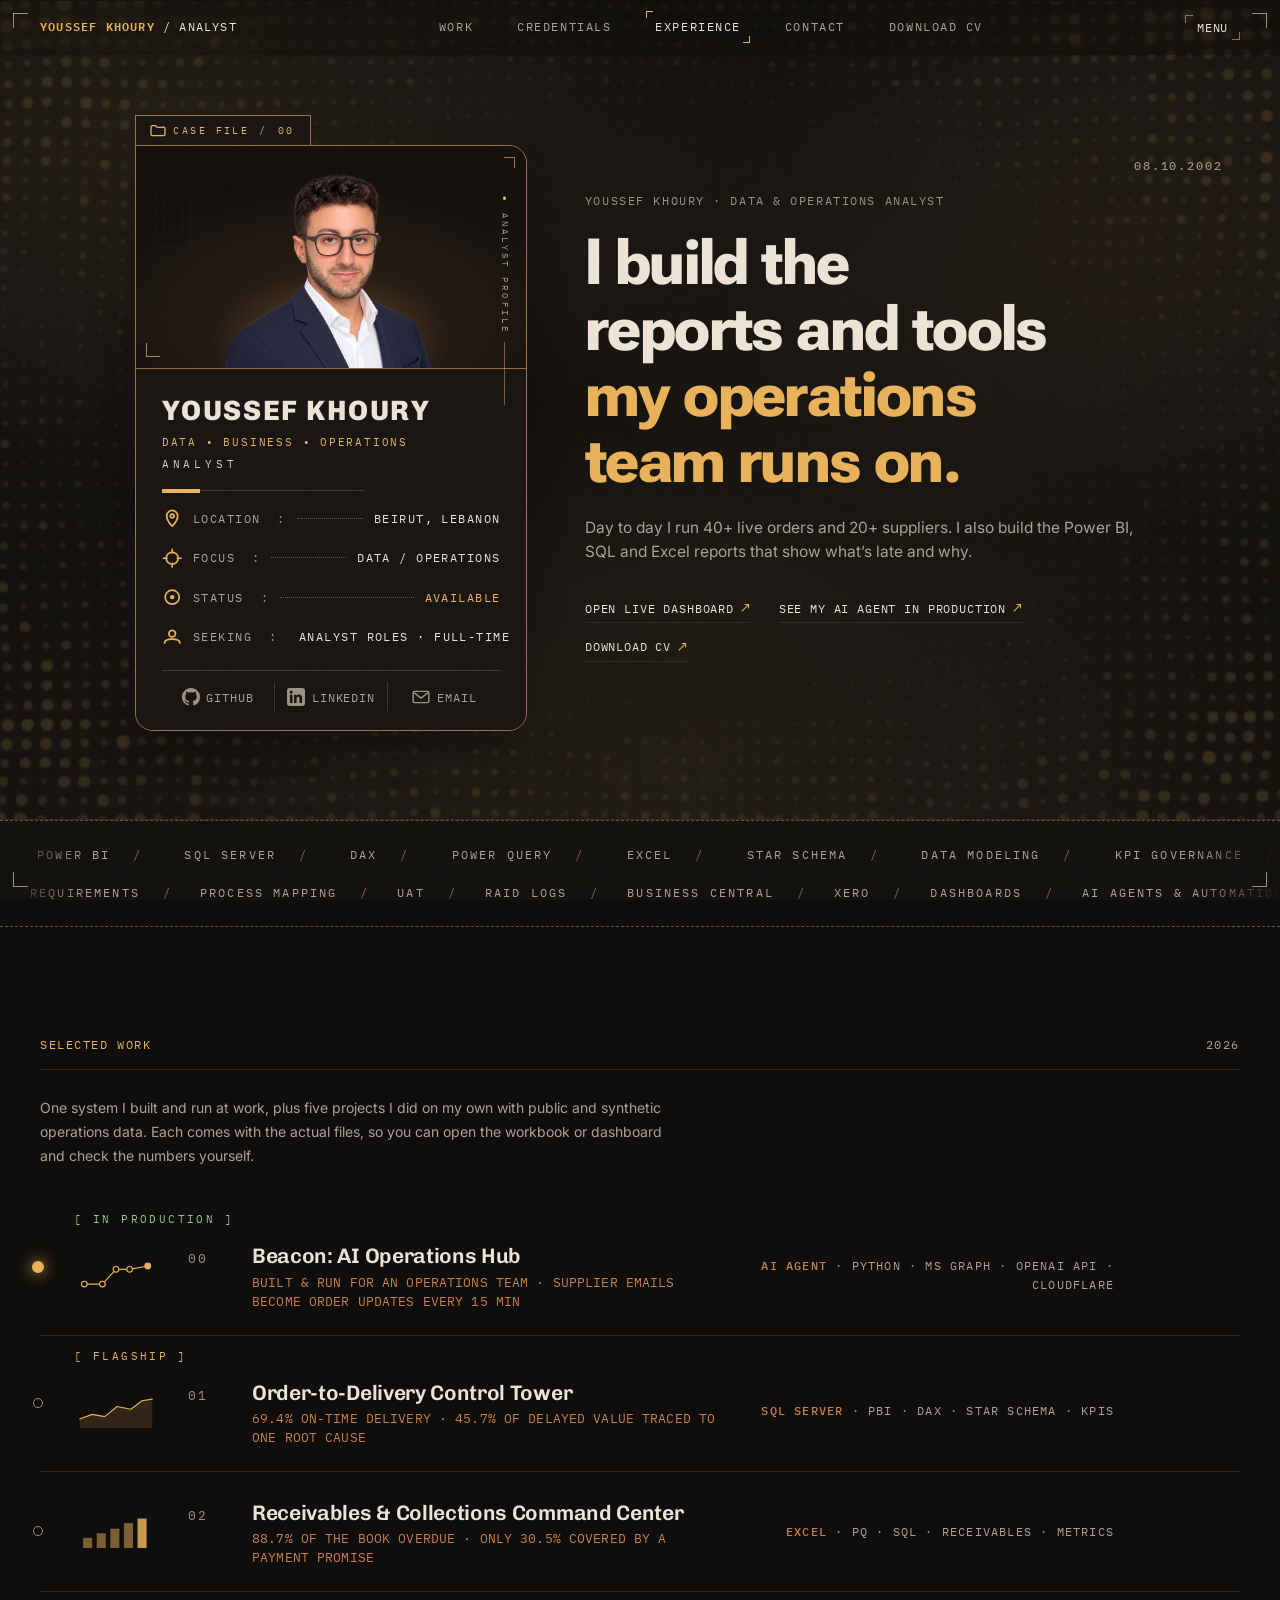
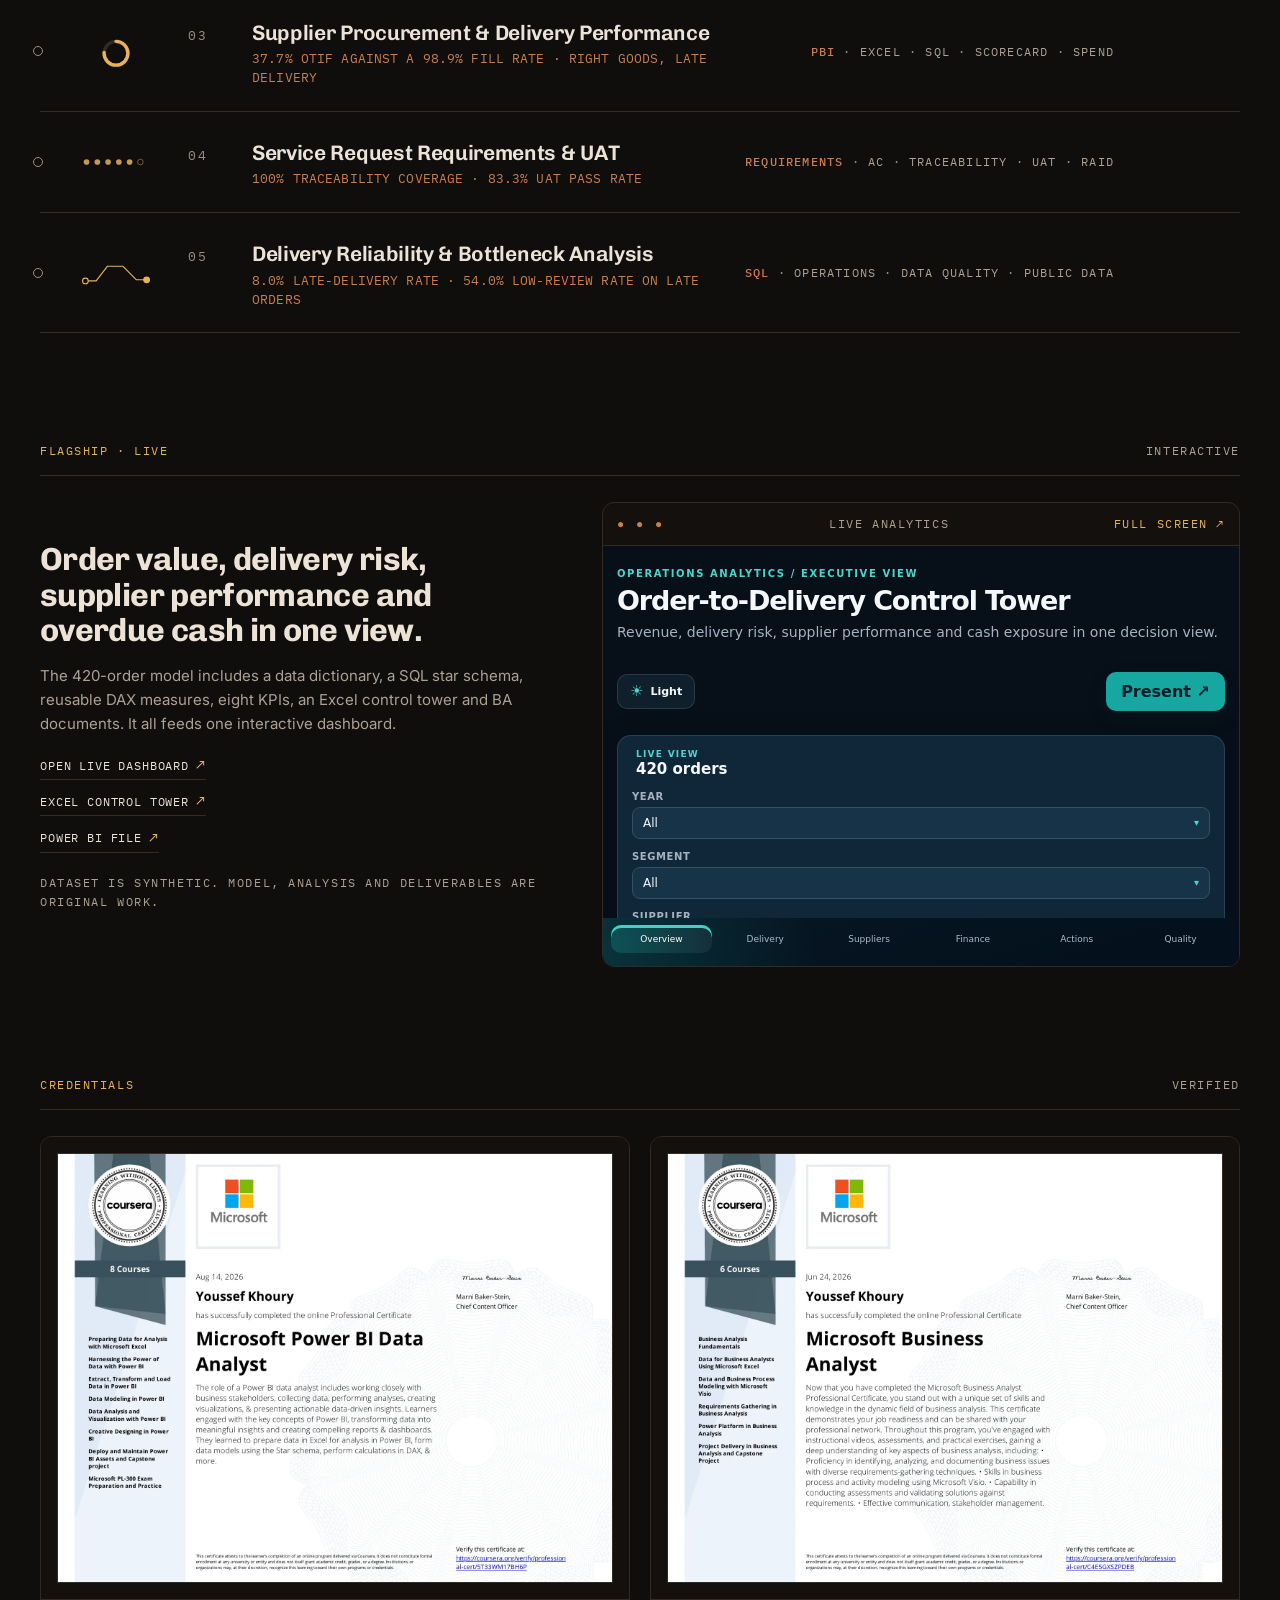
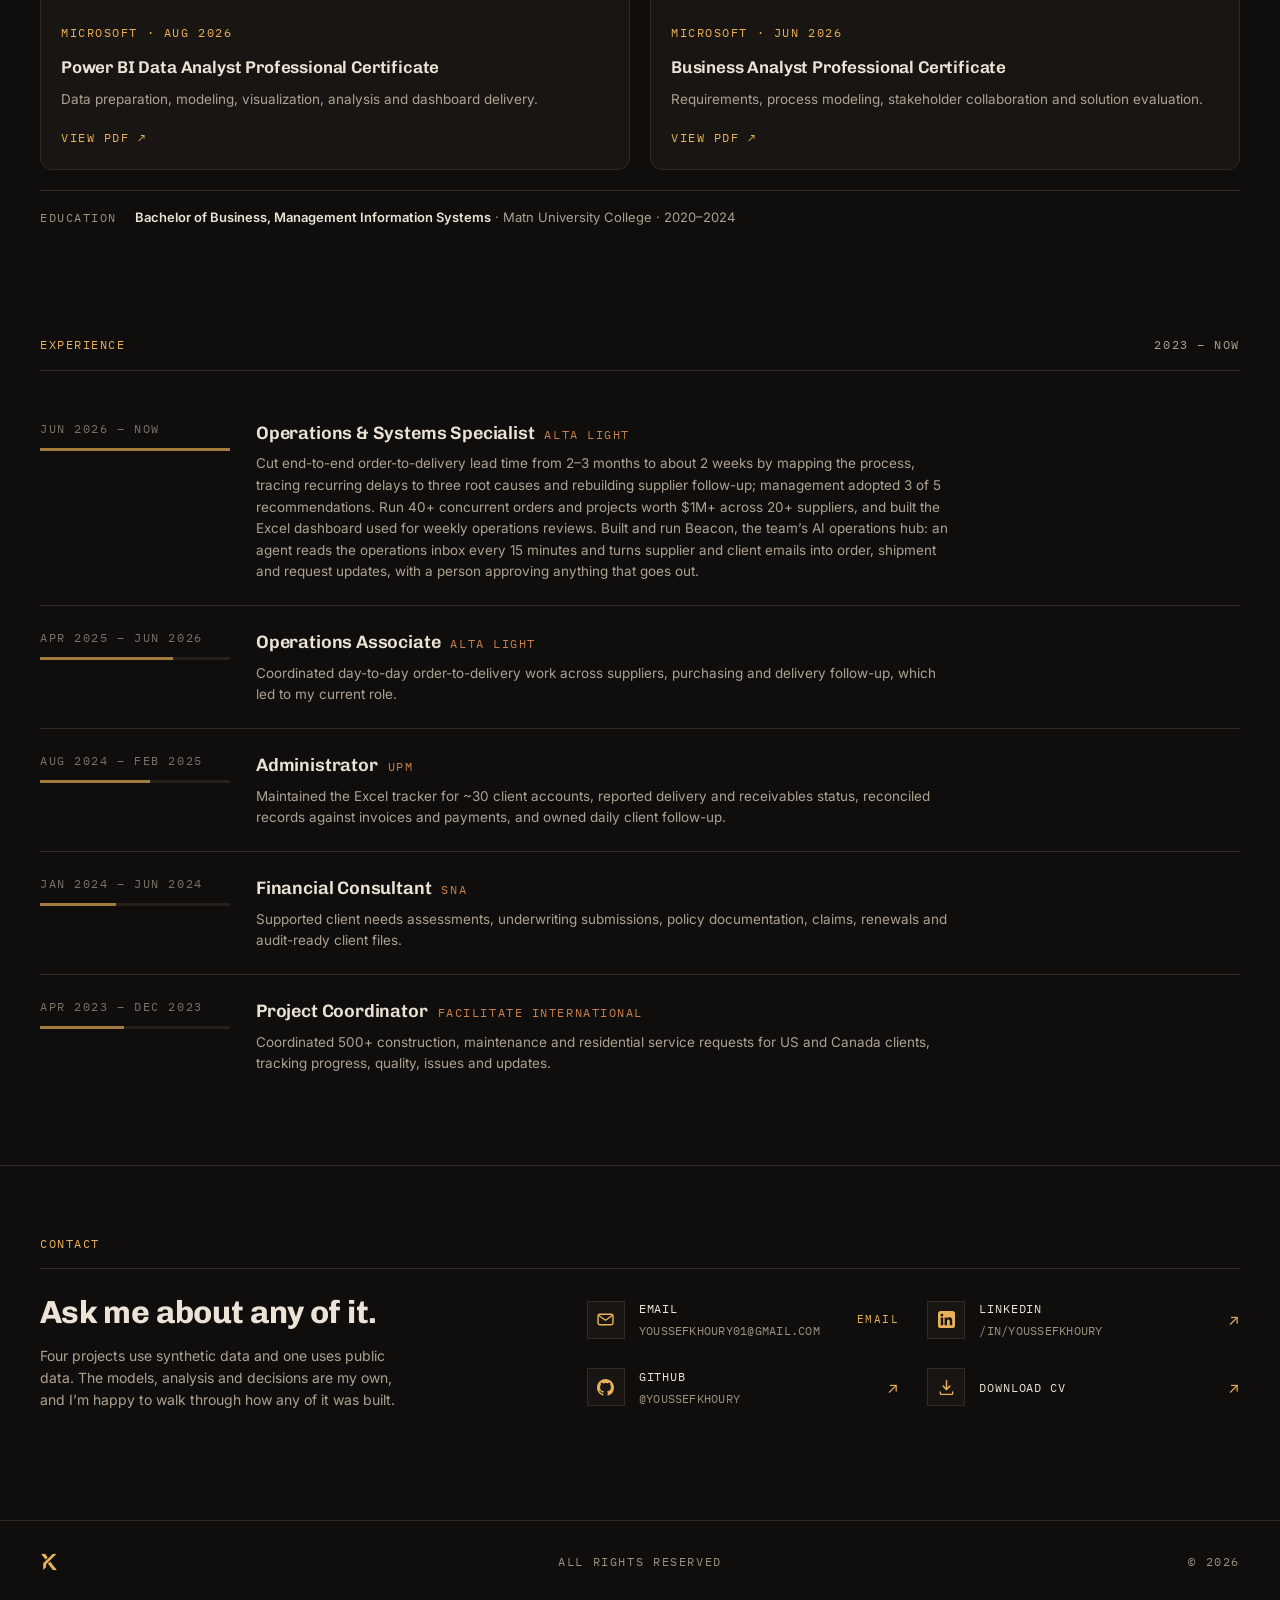
==== commit 91d2dd19: "Add Google Search Console meta tag" ====
--- a/index.html
+++ b/index.html
@@ -5,6 +5,7 @@
     <meta name="viewport" content="width=device-width, initial-scale=1.0" />
     <meta name="theme-color" content="#100E0C" />
     <meta name="author" content="Youssef Khoury" />
+    <meta name="google-site-verification" content="e1i0uY4XQu5RJC7lZCp7IGBGSaPjikJdYIg49exdtPY" />
     <meta name="description" content="Youssef Khoury, operations and data analyst in Beirut. Power BI, SQL and Excel case studies, plus Beacon, the AI operations hub I built and run at work." />
     <meta property="og:site_name" content="Youssef Khoury" />
     <meta property="og:locale" content="en_US" />
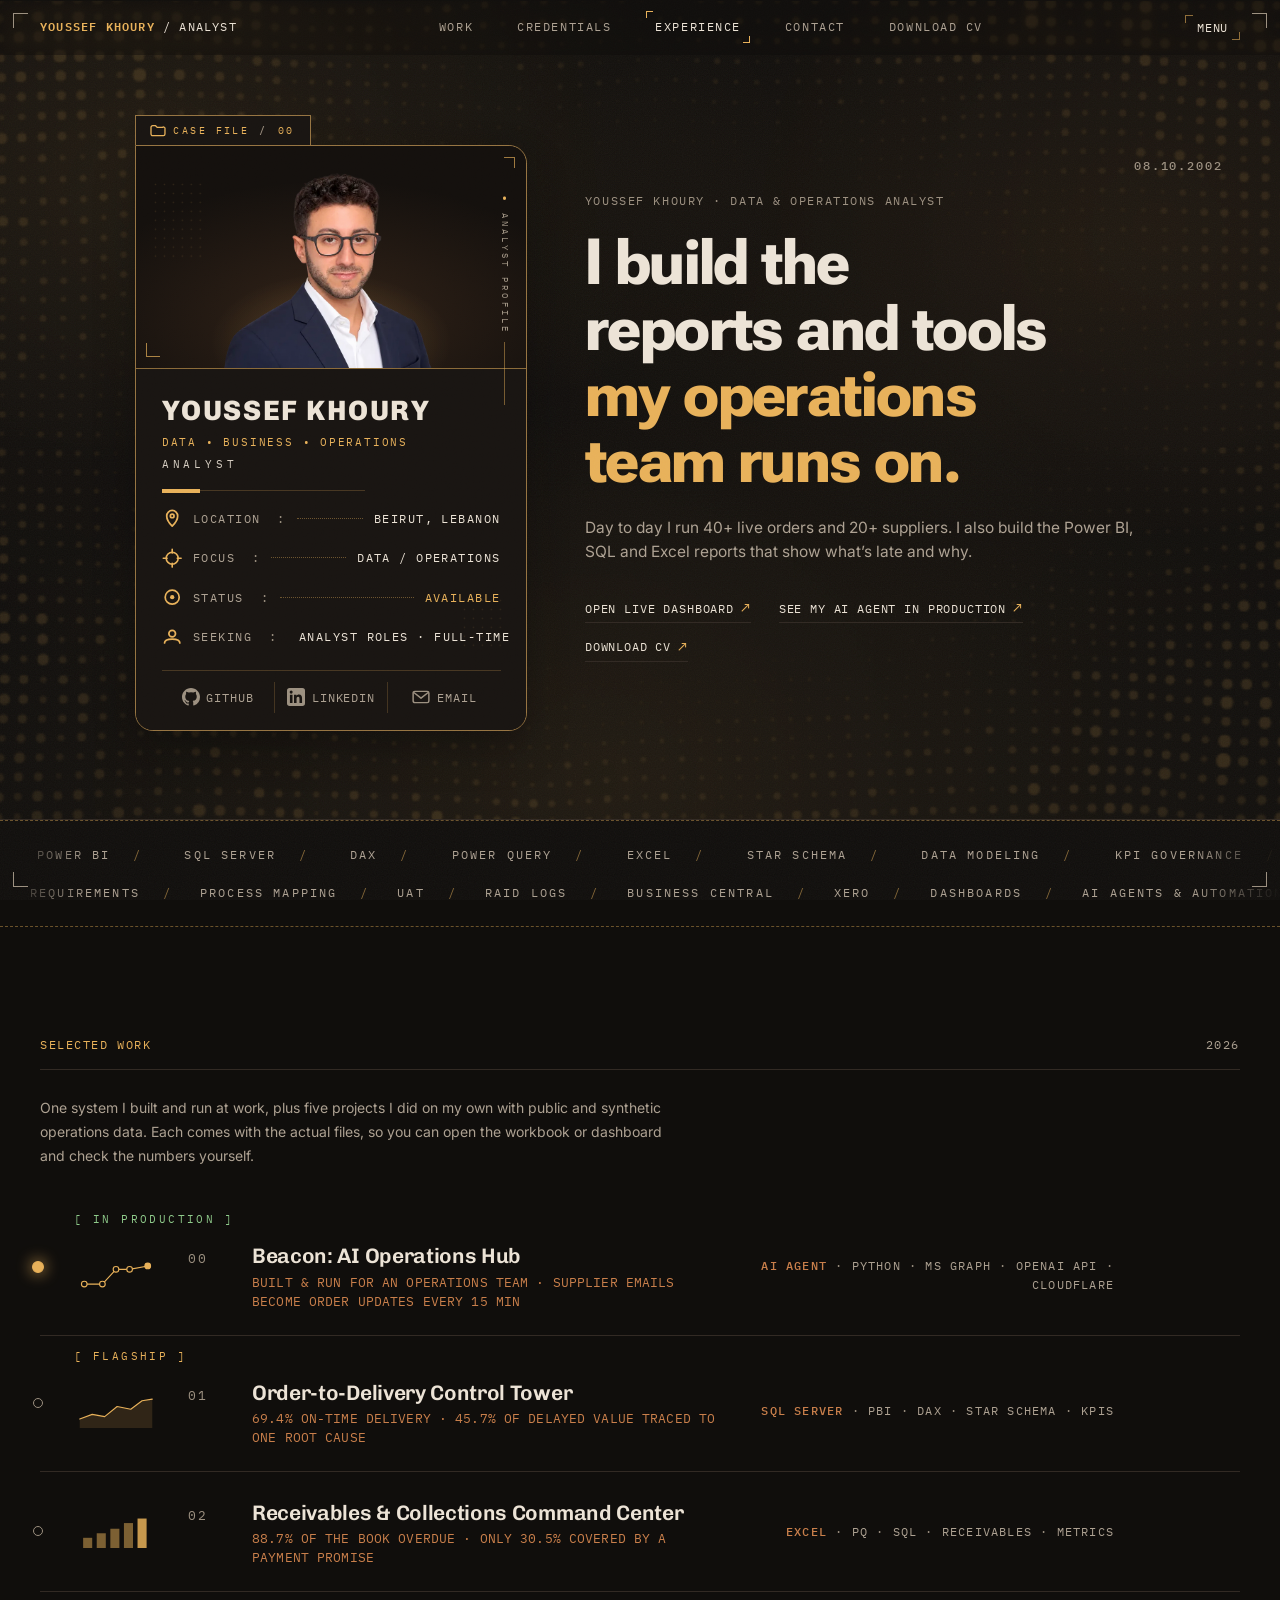
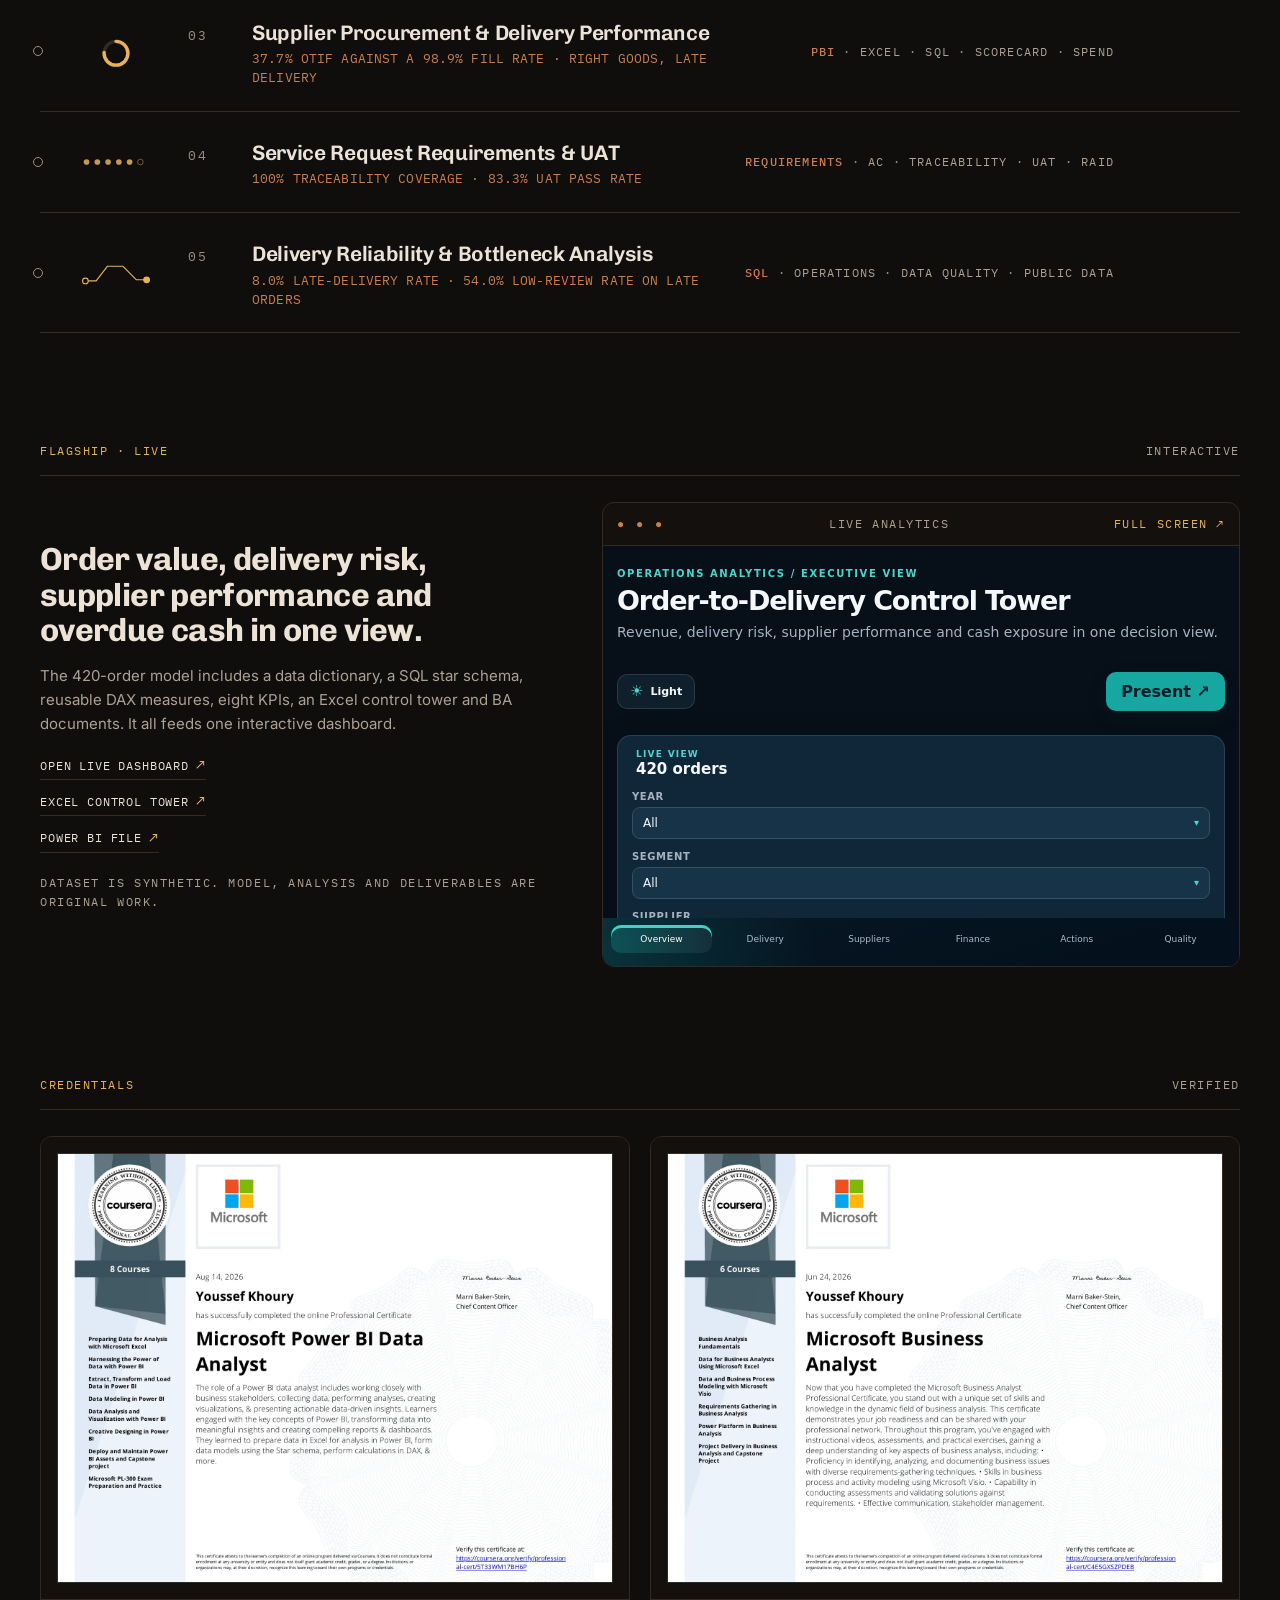
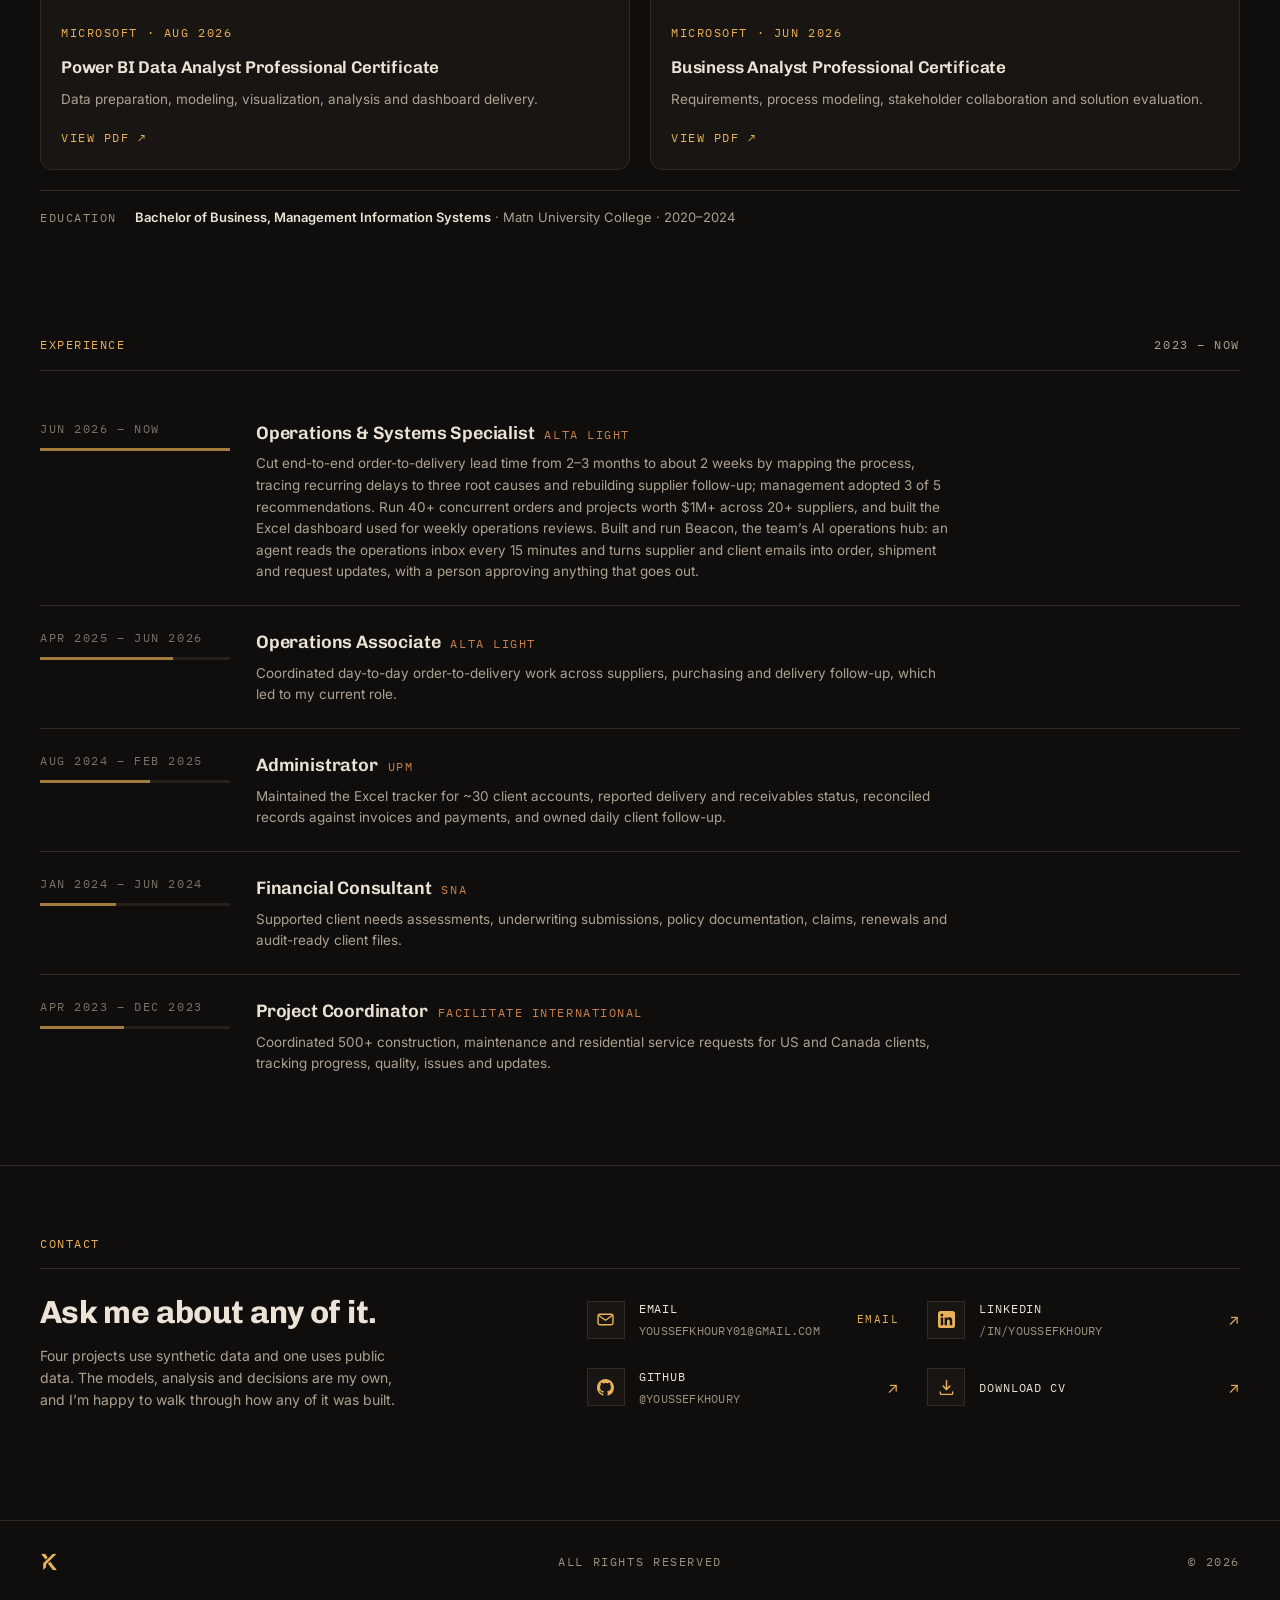
==== commit 36f9af97: "Share image without photo, plainer share text" ====
--- a/index.html
+++ b/index.html
@@ -6,21 +6,21 @@
     <meta name="theme-color" content="#100E0C" />
     <meta name="author" content="Youssef Khoury" />
     <meta name="google-site-verification" content="e1i0uY4XQu5RJC7lZCp7IGBGSaPjikJdYIg49exdtPY" />
-    <meta name="description" content="Youssef Khoury, operations and data analyst in Beirut. Power BI, SQL and Excel case studies, plus Beacon, the AI operations hub I built and run at work." />
+    <meta name="description" content="Youssef Khoury, operations and data analyst in Beirut. Excel, SQL and Power BI projects, plus Beacon, a tool I built at work that reads supplier emails and keeps our orders up to date." />
     <meta property="og:site_name" content="Youssef Khoury" />
     <meta property="og:locale" content="en_US" />
     <meta property="og:title" content="Youssef Khoury &#183; Data &amp; Operations Analyst" />
-    <meta property="og:description" content="Power BI, SQL and Excel case studies, plus Beacon, the AI operations hub I built and run at work." />
+    <meta property="og:description" content="Excel, SQL and Power BI projects, plus Beacon, a tool I built at work that reads supplier emails and keeps our orders up to date." />
     <meta property="og:type" content="website" />
     <meta property="og:url" content="https://youssefkhoury.me/" />
-    <meta property="og:image" content="https://youssefkhoury.me/assets/og-v3.jpg" />
+    <meta property="og:image" content="https://youssefkhoury.me/assets/og-v4.jpg" />
     <meta property="og:image:width" content="1200" />
     <meta property="og:image:height" content="630" />
-    <meta property="og:image:alt" content="Youssef Khoury, Data and Operations Analyst" />
+    <meta property="og:image:alt" content="Youssef Khoury, Data and Operations Analyst, with a delivery report from his portfolio" />
     <meta name="twitter:card" content="summary_large_image" />
     <meta name="twitter:title" content="Youssef Khoury &#183; Data &amp; Operations Analyst" />
-    <meta name="twitter:description" content="Power BI, SQL and Excel case studies, plus Beacon, the AI operations hub I built and run at work." />
-    <meta name="twitter:image" content="https://youssefkhoury.me/assets/og-v3.jpg" />
+    <meta name="twitter:description" content="Excel, SQL and Power BI projects, plus Beacon, a tool I built at work that reads supplier emails and keeps our orders up to date." />
+    <meta name="twitter:image" content="https://youssefkhoury.me/assets/og-v4.jpg" />
     <link rel="canonical" href="https://youssefkhoury.me/" />
     <link rel="icon" type="image/png" sizes="32x32" href="assets/favicon-32.png?v=3" />
     <link rel="apple-touch-icon" href="assets/apple-touch-icon.png?v=3" />
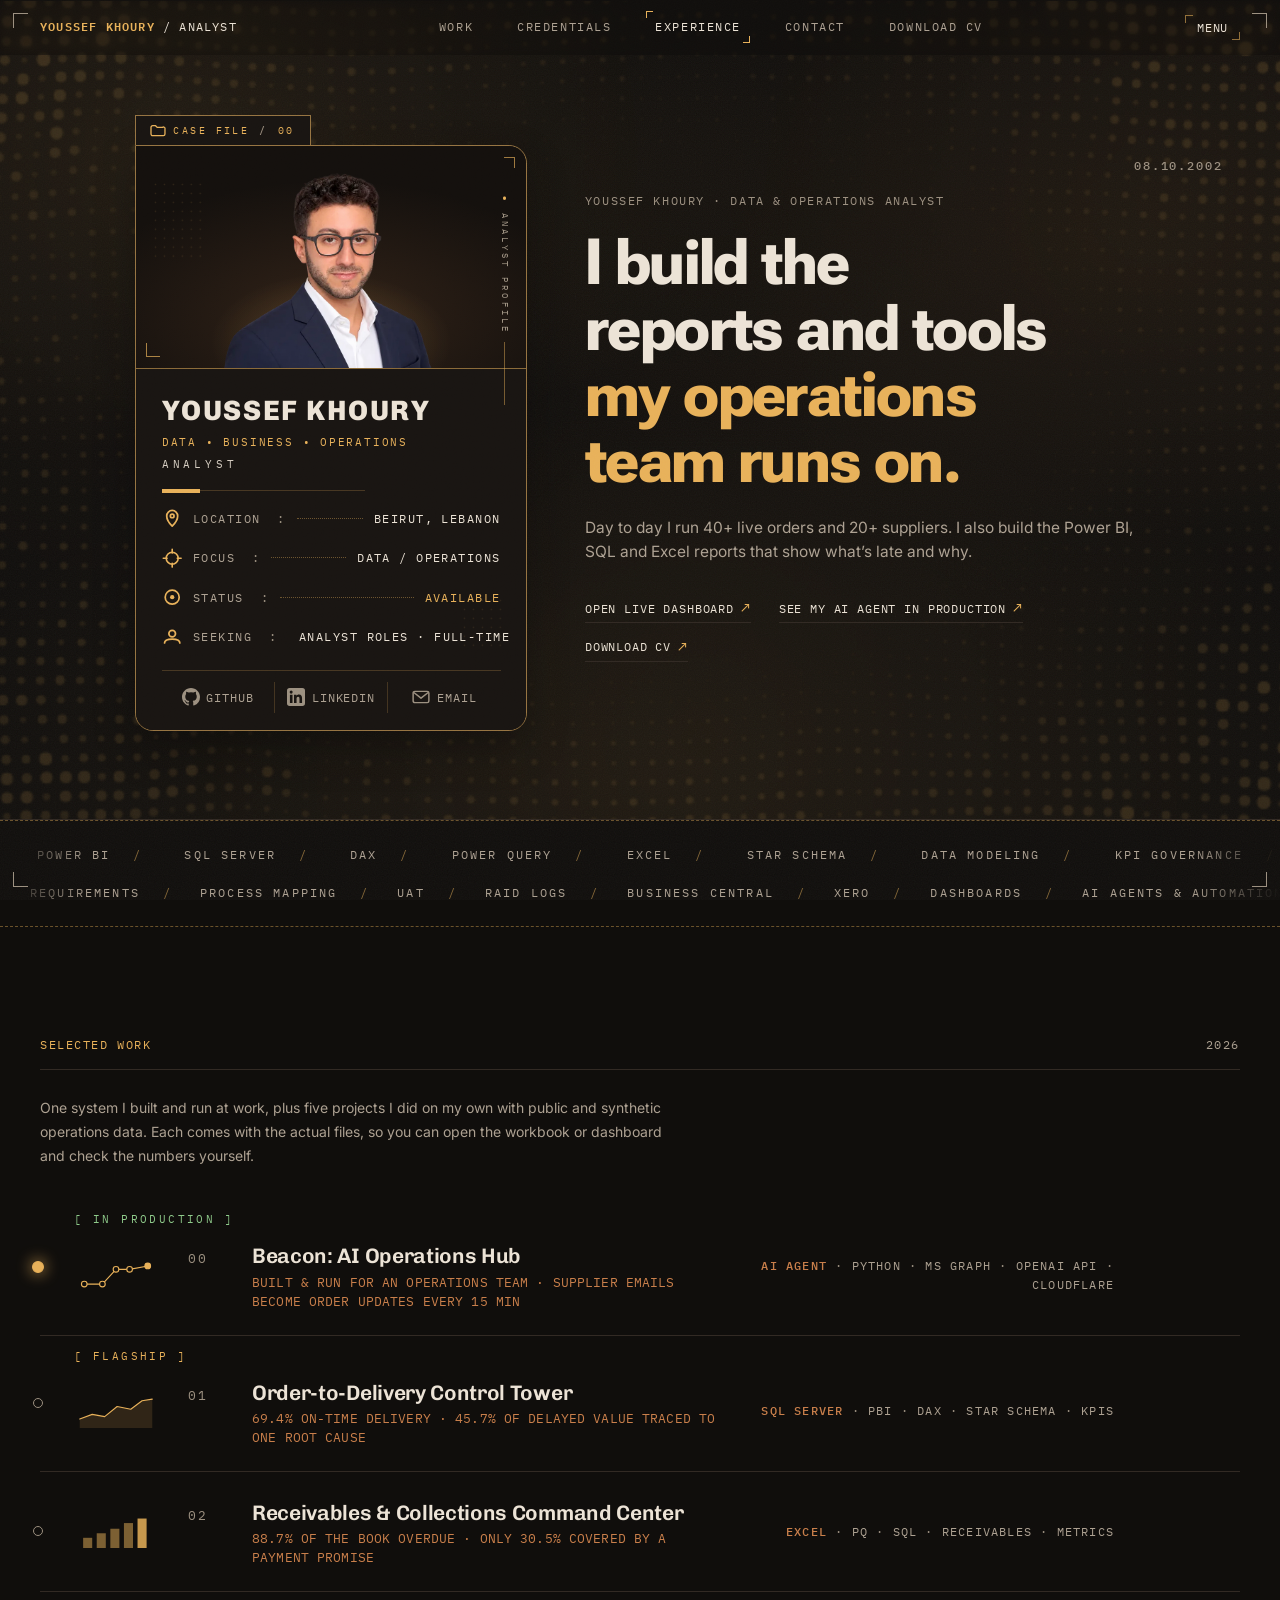
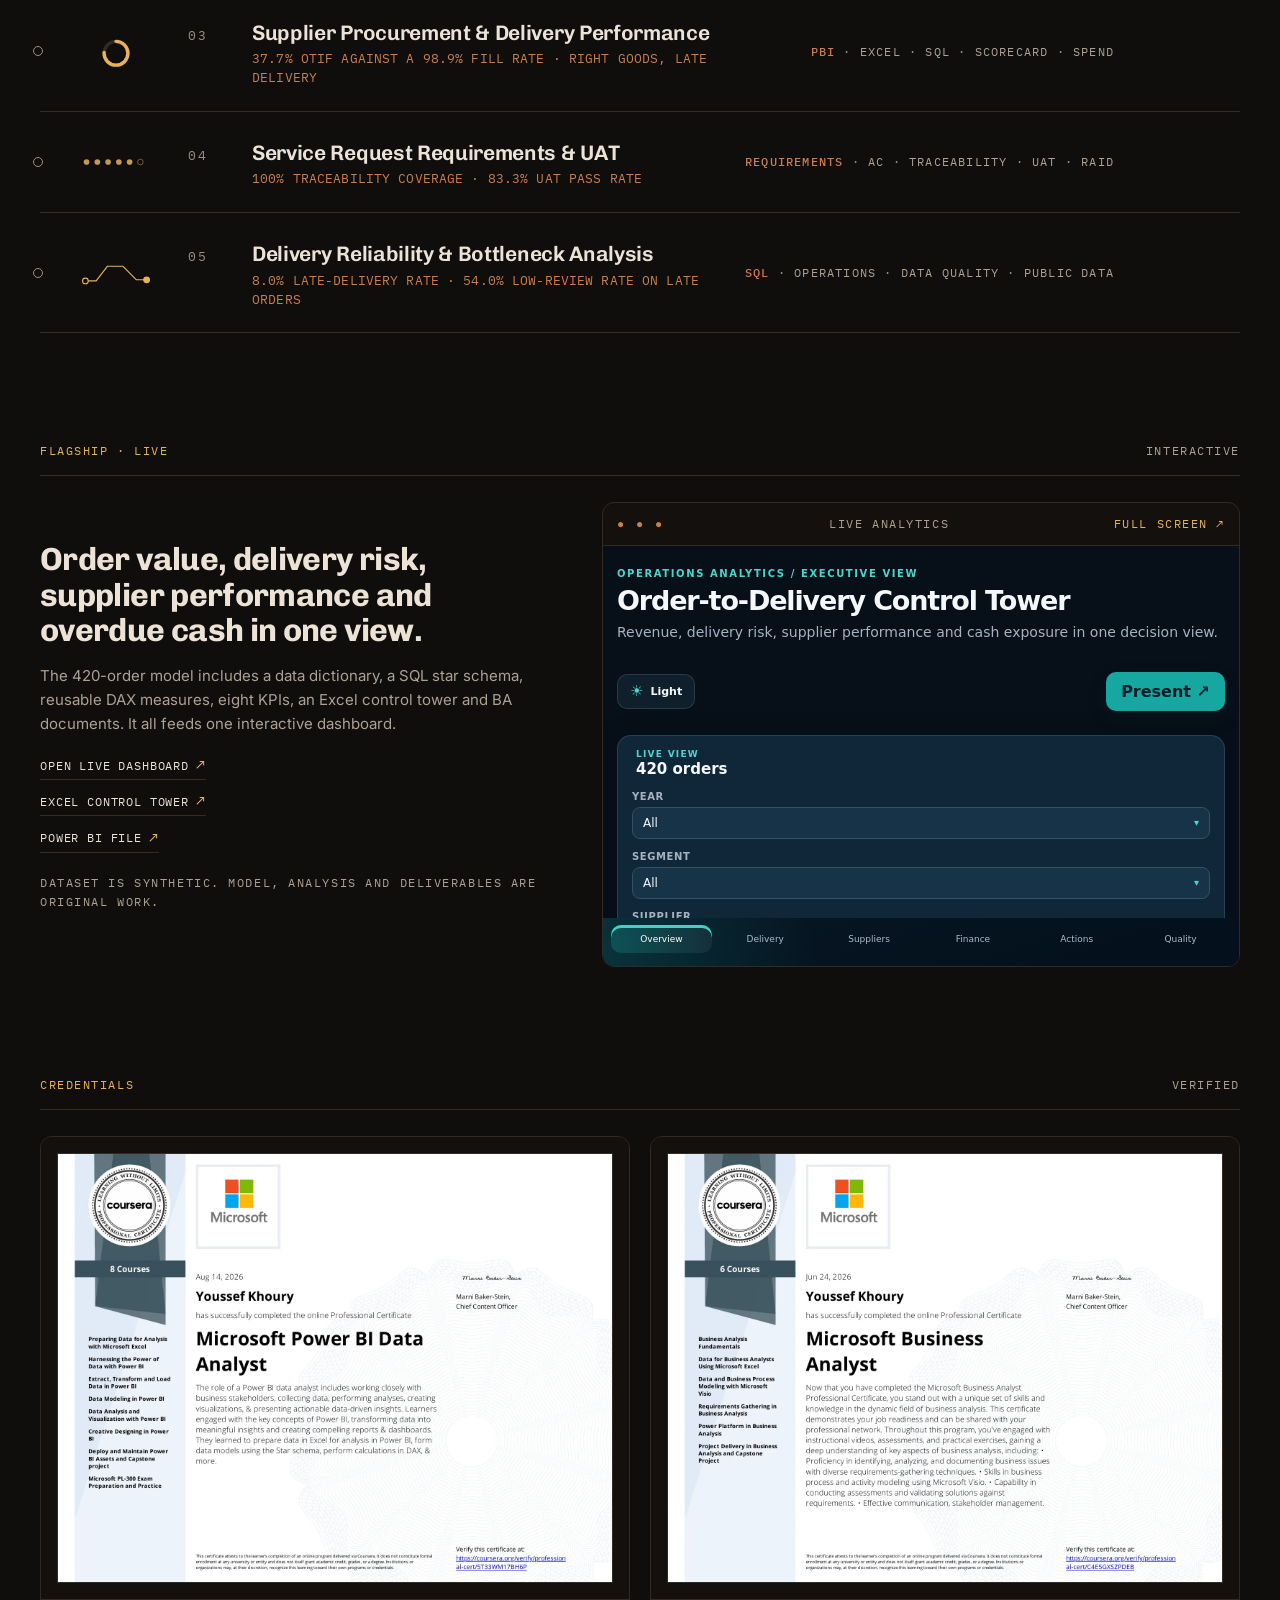
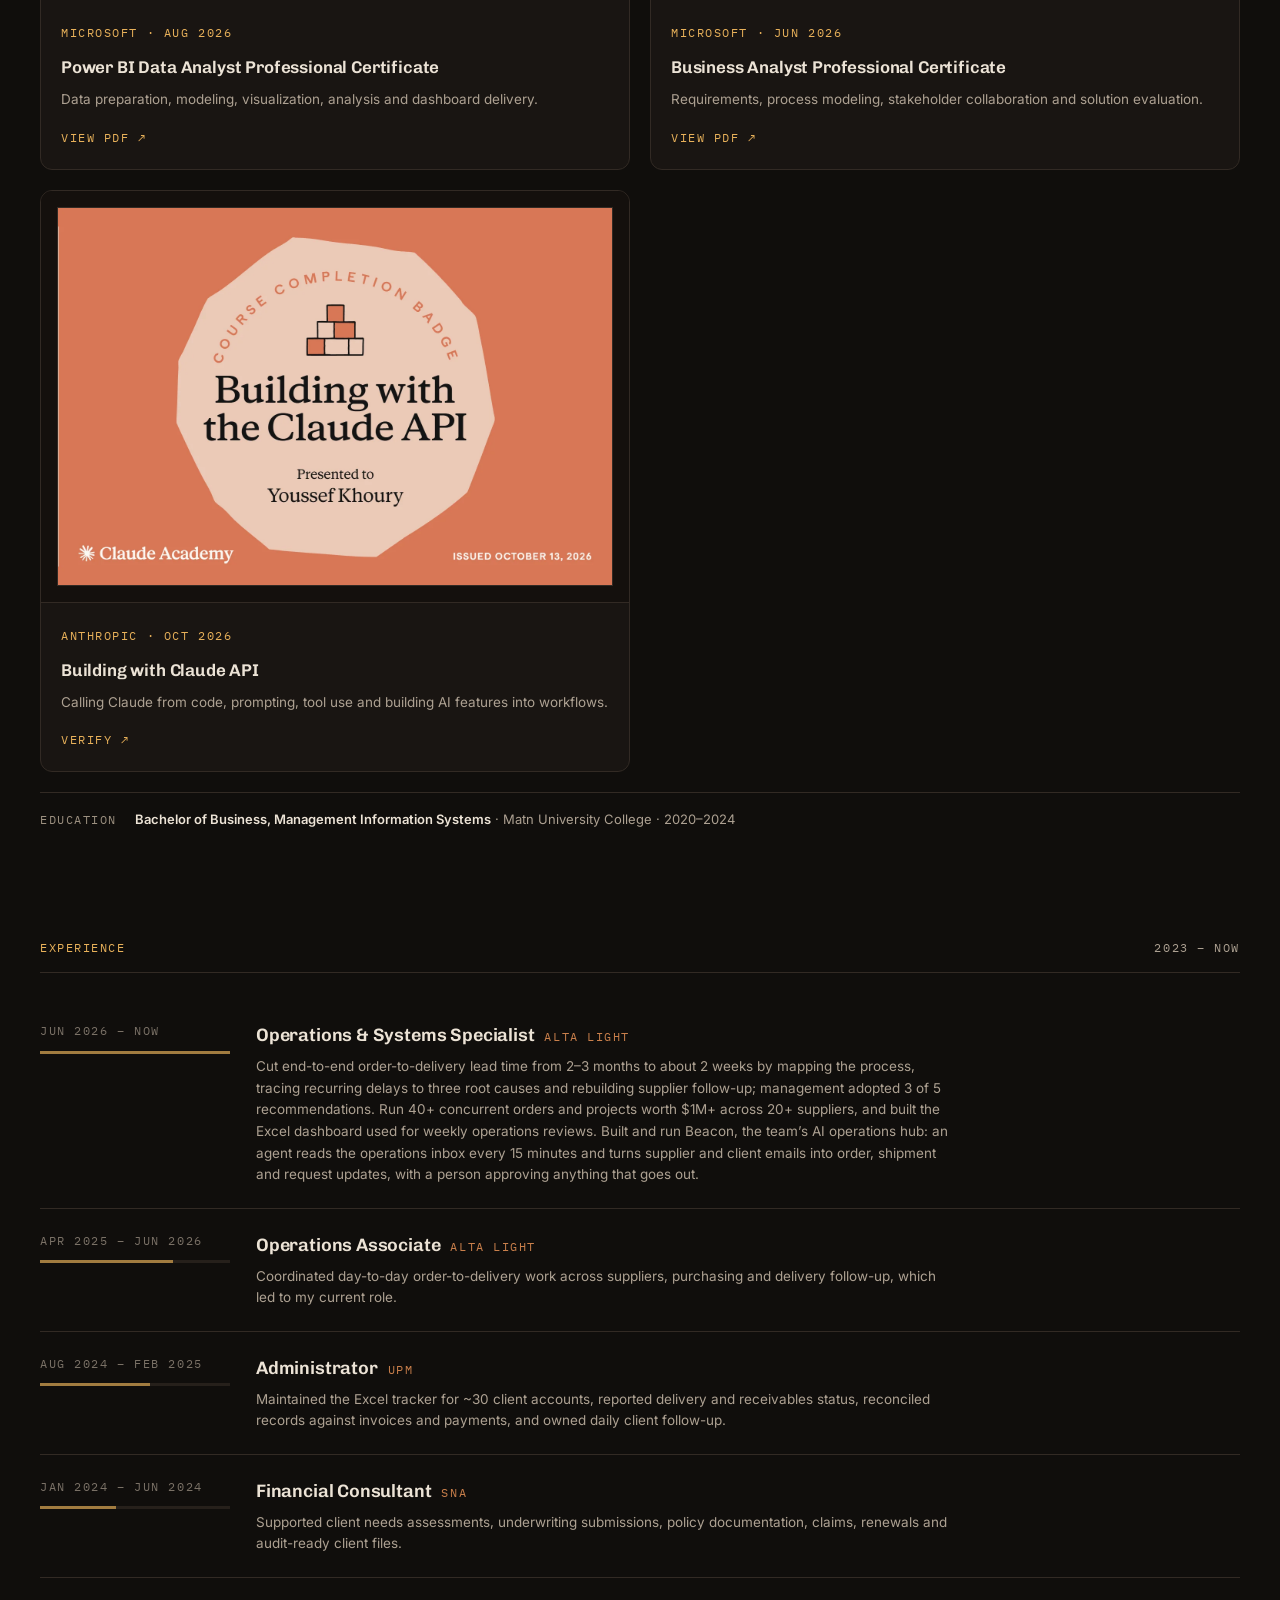
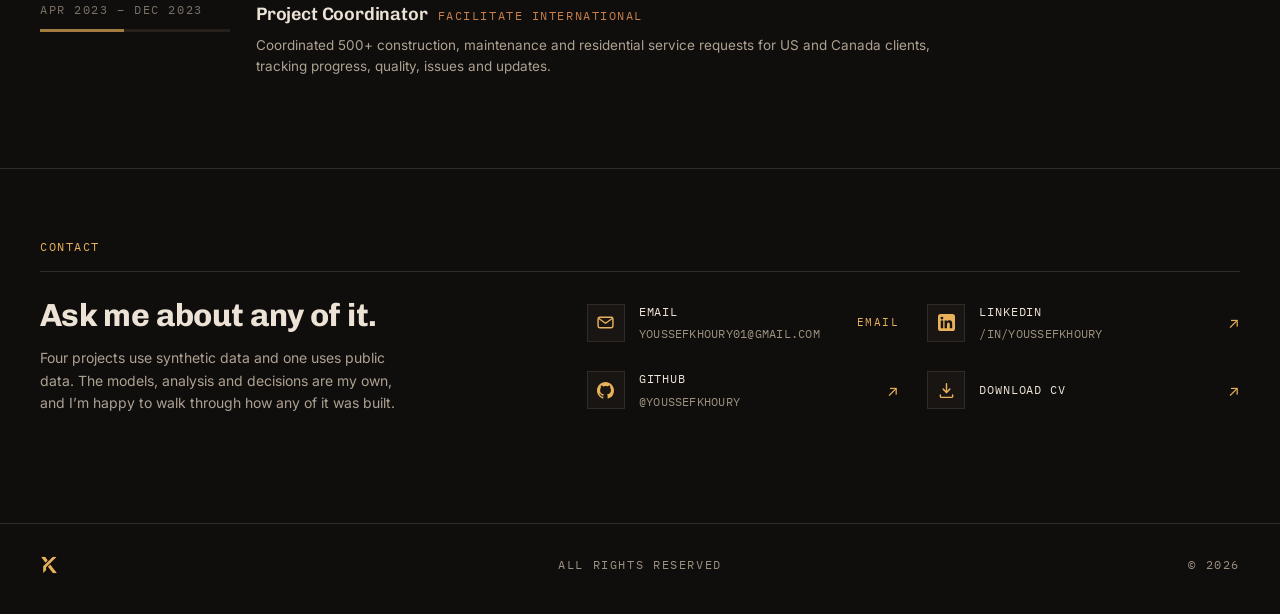
==== commit d14fe807: "Add Building with Claude API certificate to credentials and CV" ====
--- a/index.html
+++ b/index.html
@@ -515,6 +515,15 @@
                 <span class="go mono">View PDF &#8599;</span>
               </div>
             </a>
+            <a class="cert reveal" href="https://academy.claude.com/verify/88246b8c234070abfa8ca38bca20aff1" target="_blank" rel="noreferrer">
+              <div class="cert-img"><img src="assets/certificate-claude-api.webp" width="1440" height="980" alt="Anthropic Building with the Claude API course badge" loading="lazy" decoding="async" /></div>
+              <div class="cert-copy">
+                <span class="mono">Anthropic · Oct 2026</span>
+                <h3>Building with Claude API</h3>
+                <p>Calling Claude from code, prompting, tool use and building AI features into workflows.</p>
+                <span class="go mono">Verify &#8599;</span>
+              </div>
+            </a>
           </div>
           <div class="edu mono reveal"><span>Education</span><p><b>Bachelor of Business, Management Information Systems</b> · Matn University College · 2020&ndash;2024</p></div>
           </div>
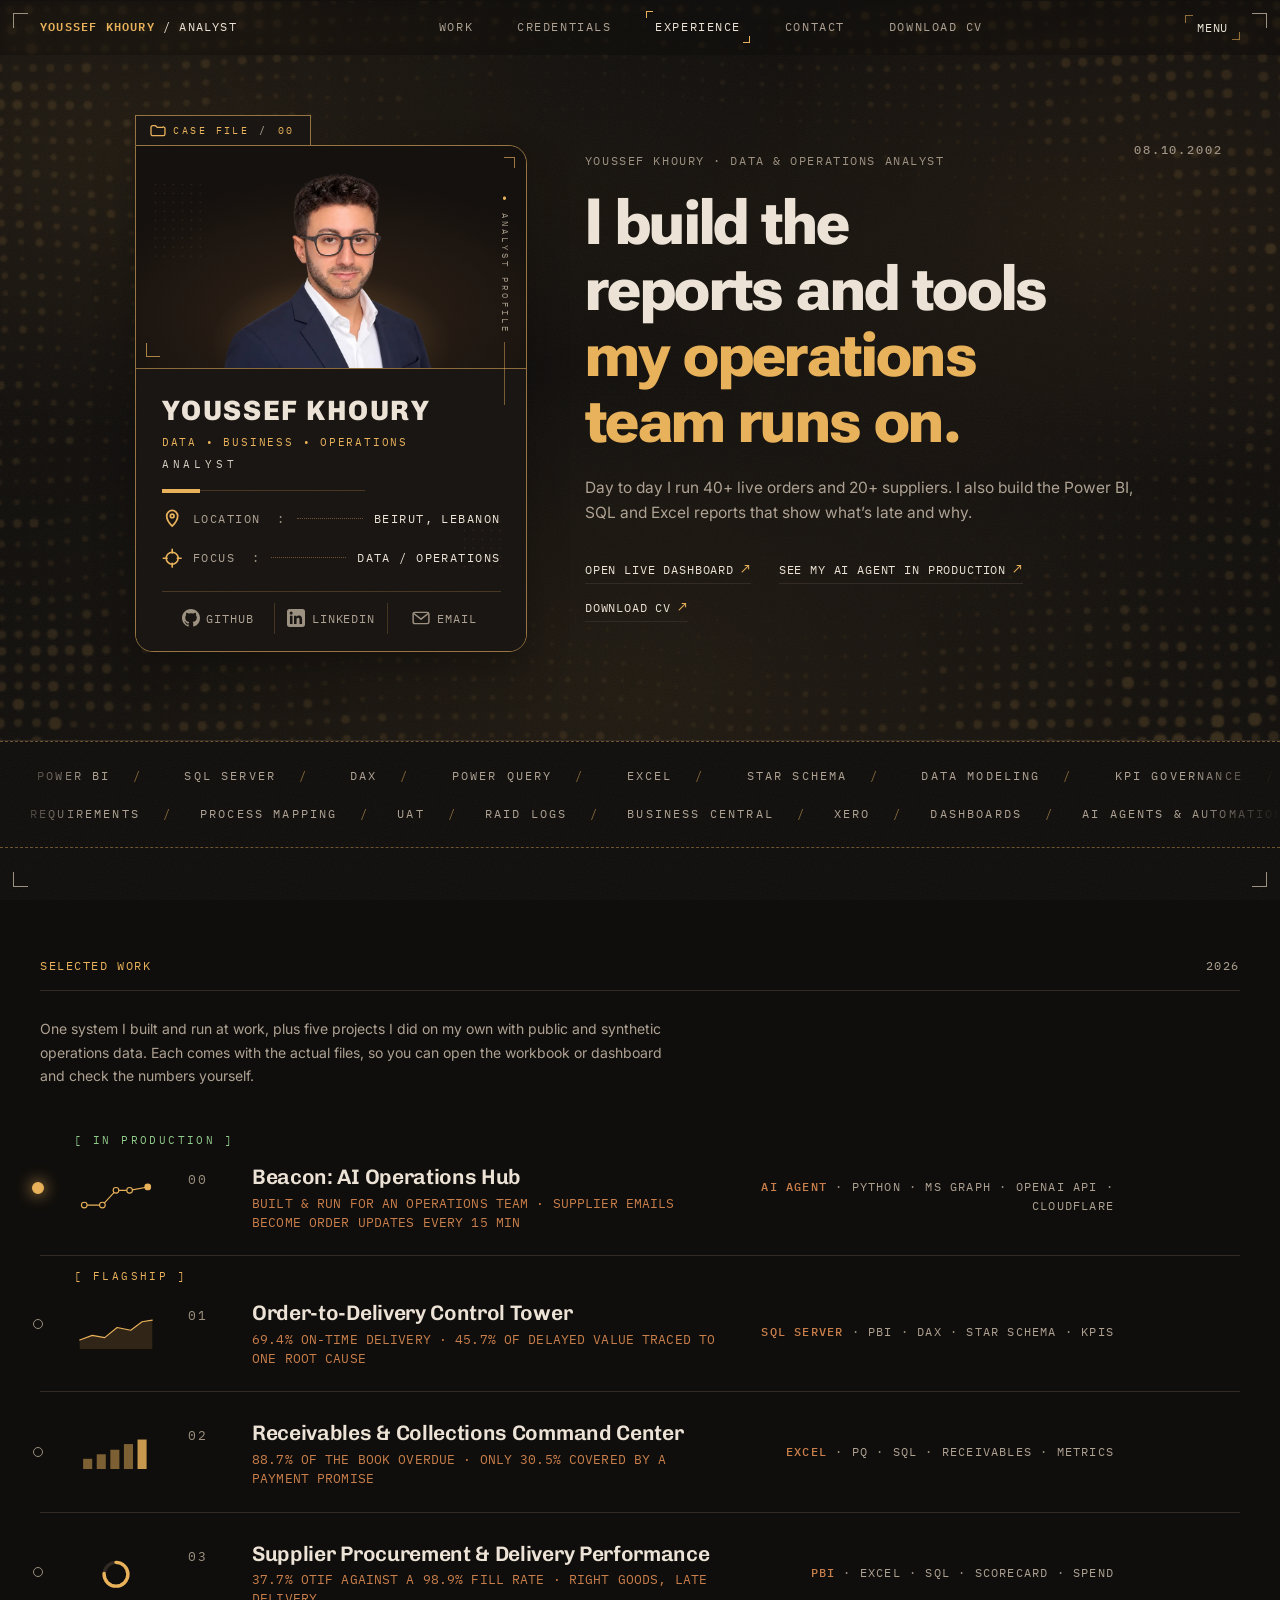
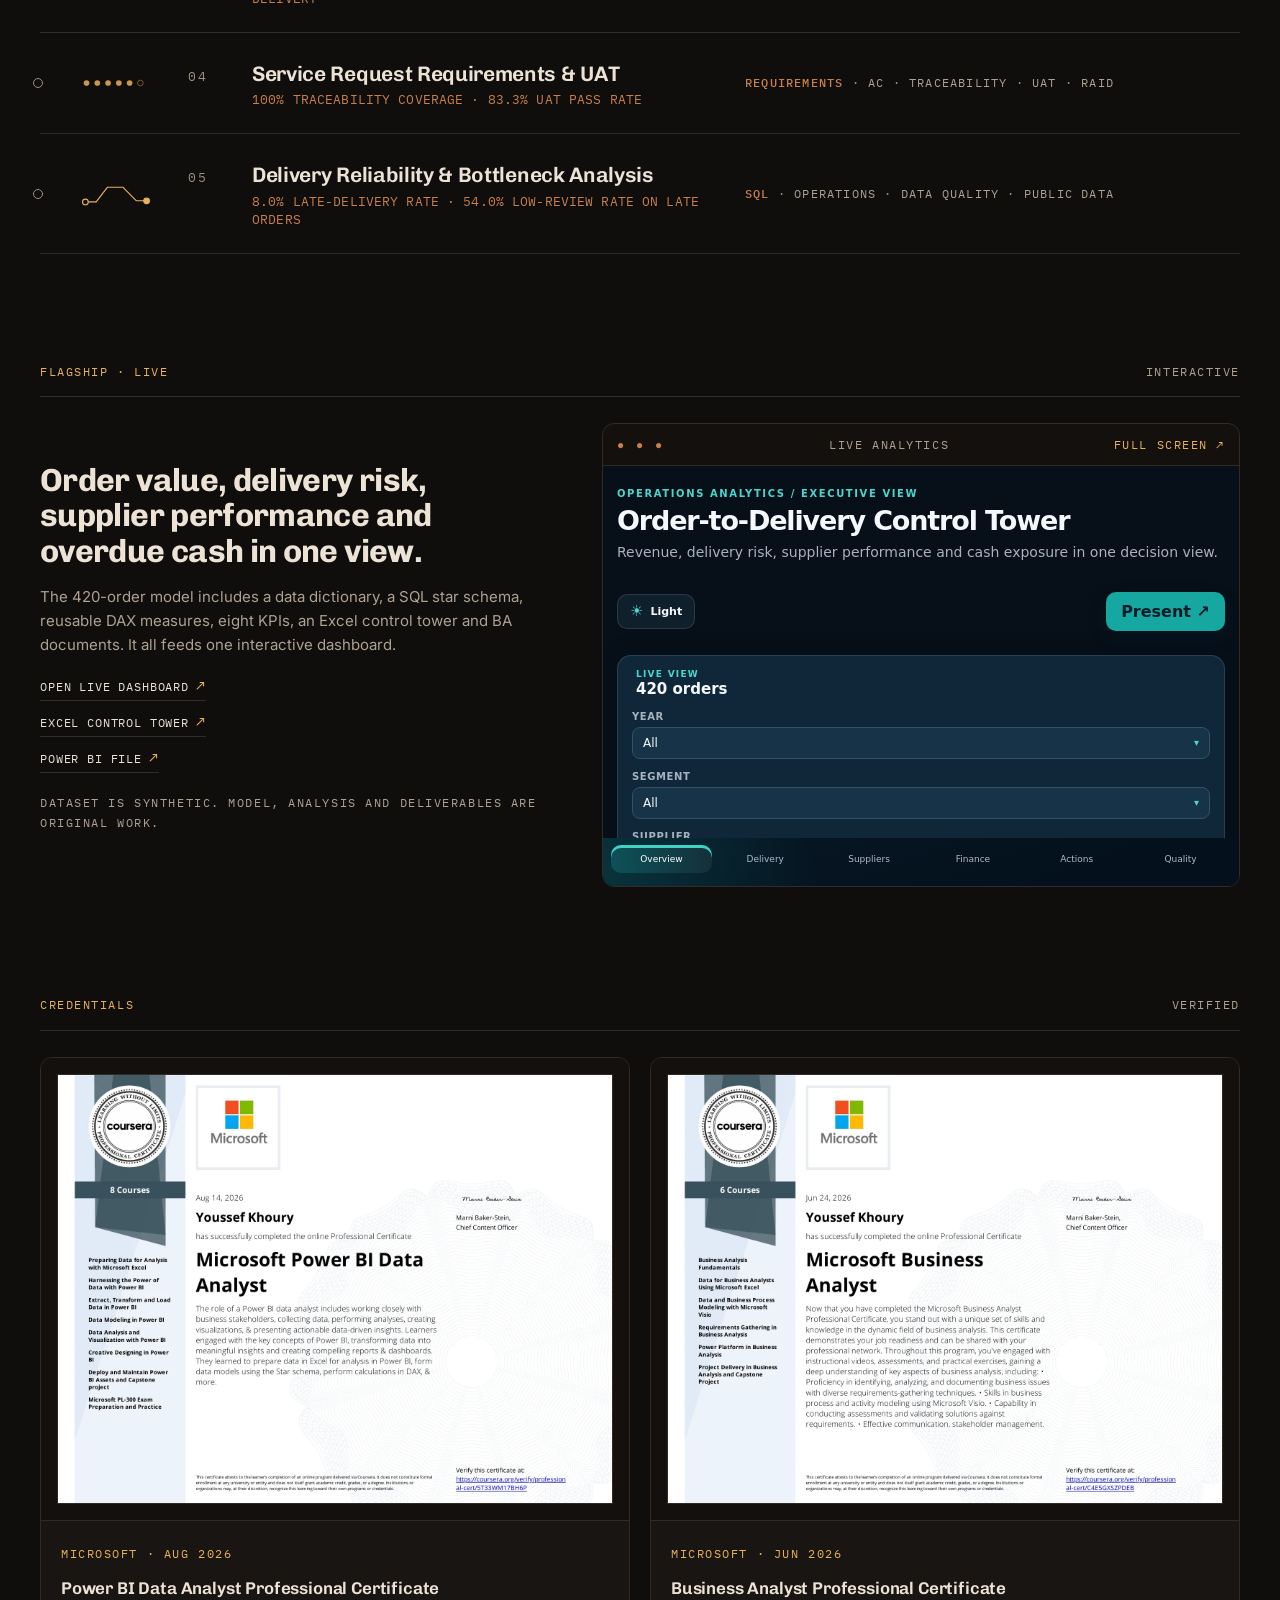
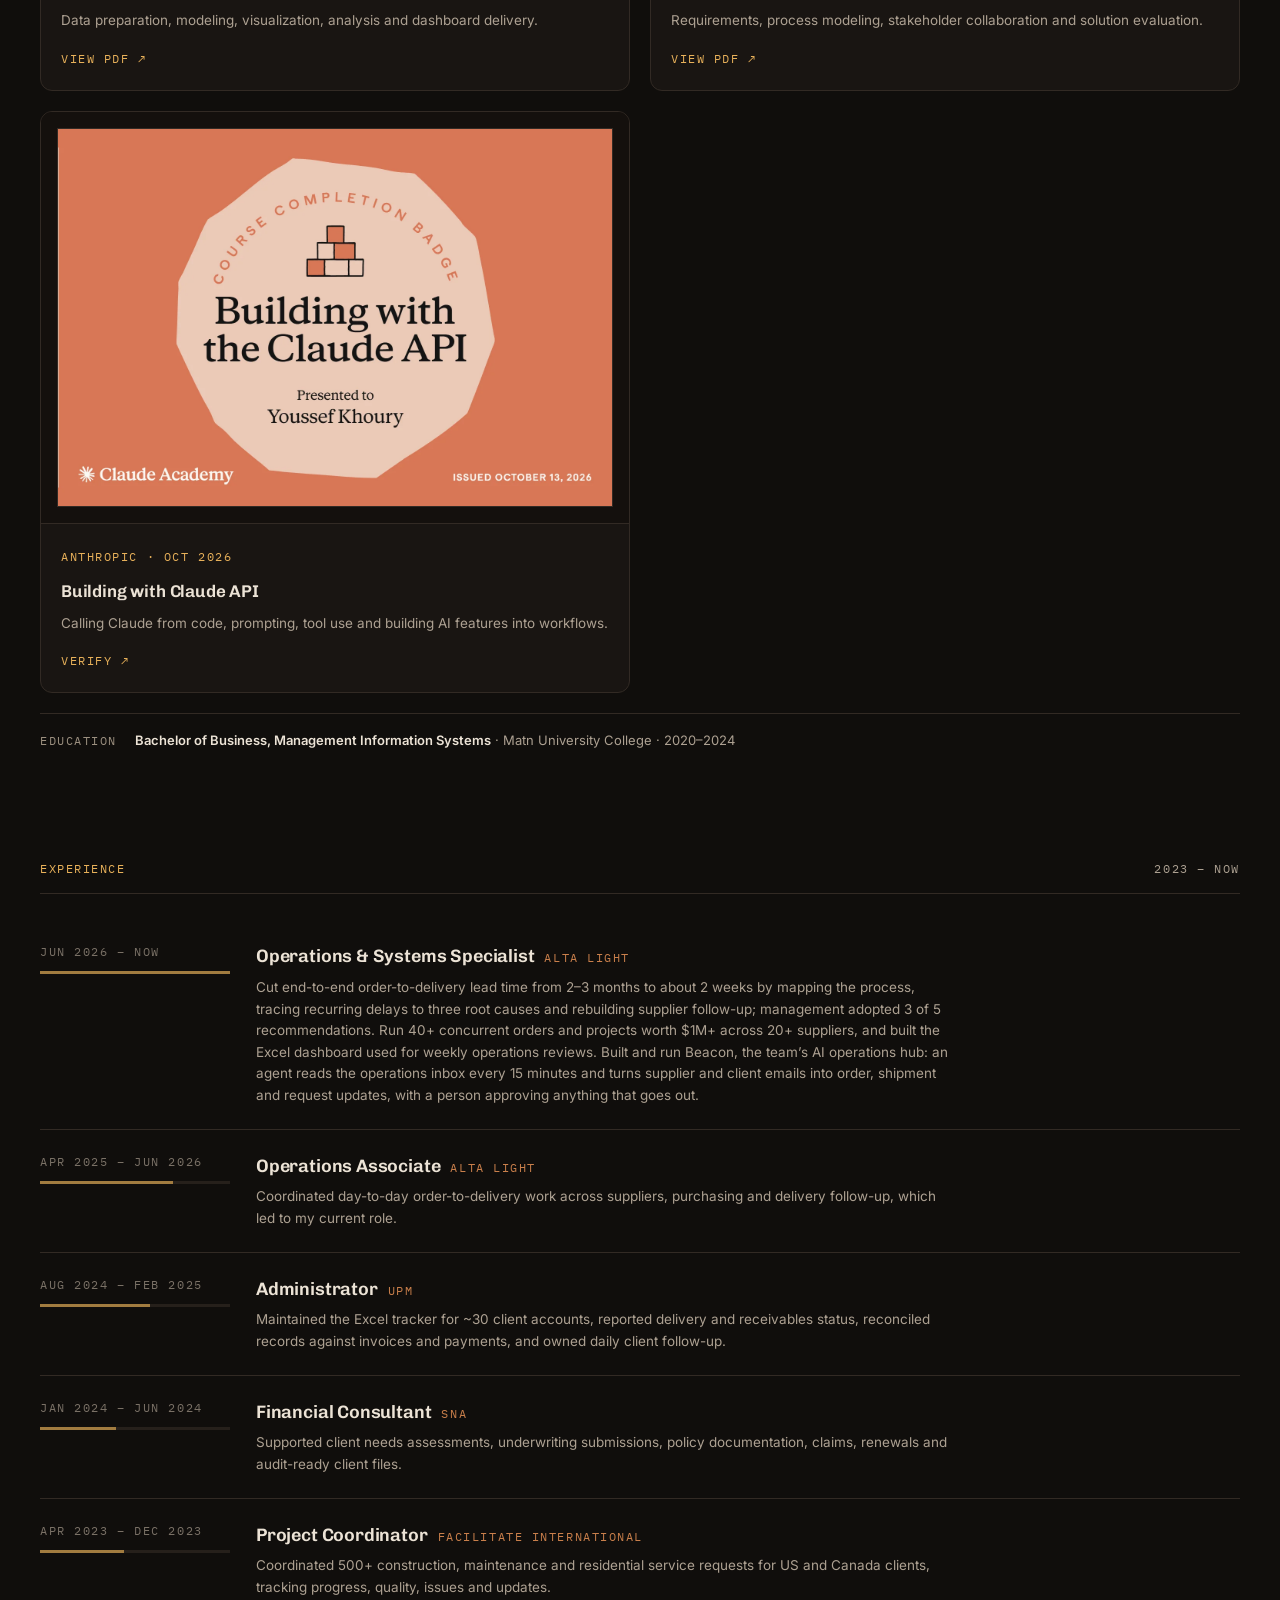
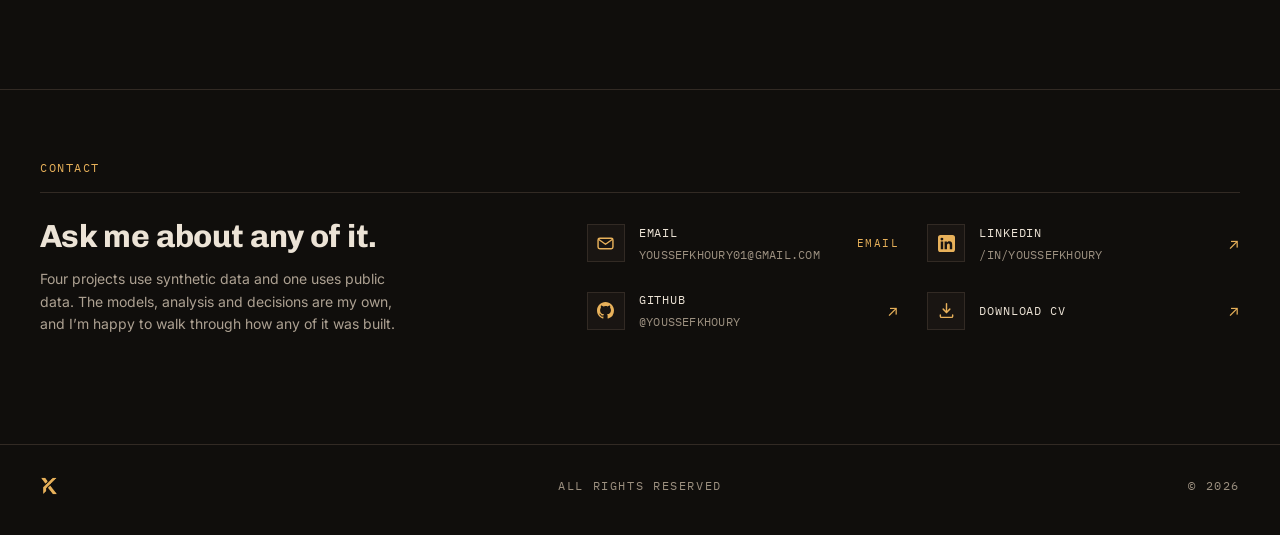
==== commit 82e551a4: "Remove job-seeking status lines" ====
--- a/index.html
+++ b/index.html
@@ -78,7 +78,6 @@
           <div><span>Location</span><b>Beirut, Lebanon</b></div>
           <div><span>Time zone</span><b>Asia/Beirut &#183; GMT+3</b></div>
           <div><span>Local time</span><b data-clock>--:--:--</b></div>
-          <div><span>Status</span><b>Open to analyst roles &middot; Full-time</b></div>
           <div class="ov-social">
             <a href="https://github.com/YoussefKhoury" target="_blank" rel="noreferrer"><span class="ar">&#8599;</span>GitHub</a>
             <a href="https://www.linkedin.com/in/youssefkhoury/" target="_blank" rel="noreferrer"><span class="ar">&#8599;</span>LinkedIn</a>
@@ -136,22 +135,6 @@
                     <dt>Focus</dt>
                     <span class="dsr-led" aria-hidden="true"></span>
                     <dd>Data / Operations</dd>
-                  </div>
-                  <div>
-                    <span class="dsr-ic" aria-hidden="true">
-                      <svg viewBox="0 0 16 16" fill="none" stroke="currentColor" stroke-width="1.35"><circle cx="8" cy="8" r="5.5"/><circle cx="8" cy="8" r="1.7" fill="currentColor" stroke="none"/></svg>
-                    </span>
-                    <dt>Status</dt>
-                    <span class="dsr-led" aria-hidden="true"></span>
-                    <dd class="ok">Available</dd>
-                  </div>
-                  <div>
-                    <span class="dsr-ic" aria-hidden="true">
-                      <svg viewBox="0 0 16 16" fill="none" stroke="currentColor" stroke-width="1.35" stroke-linecap="round" stroke-linejoin="round"><path d="M2 12.5c0-1.9 2.7-3 6-3s6 1.1 6 3"/><circle cx="8" cy="5.2" r="2.6"/></svg>
-                    </span>
-                    <dt>Seeking</dt>
-                    <span class="dsr-led" aria-hidden="true"></span>
-                    <dd>Analyst roles &middot; Full-time</dd>
                   </div>
                 </dl>
 
